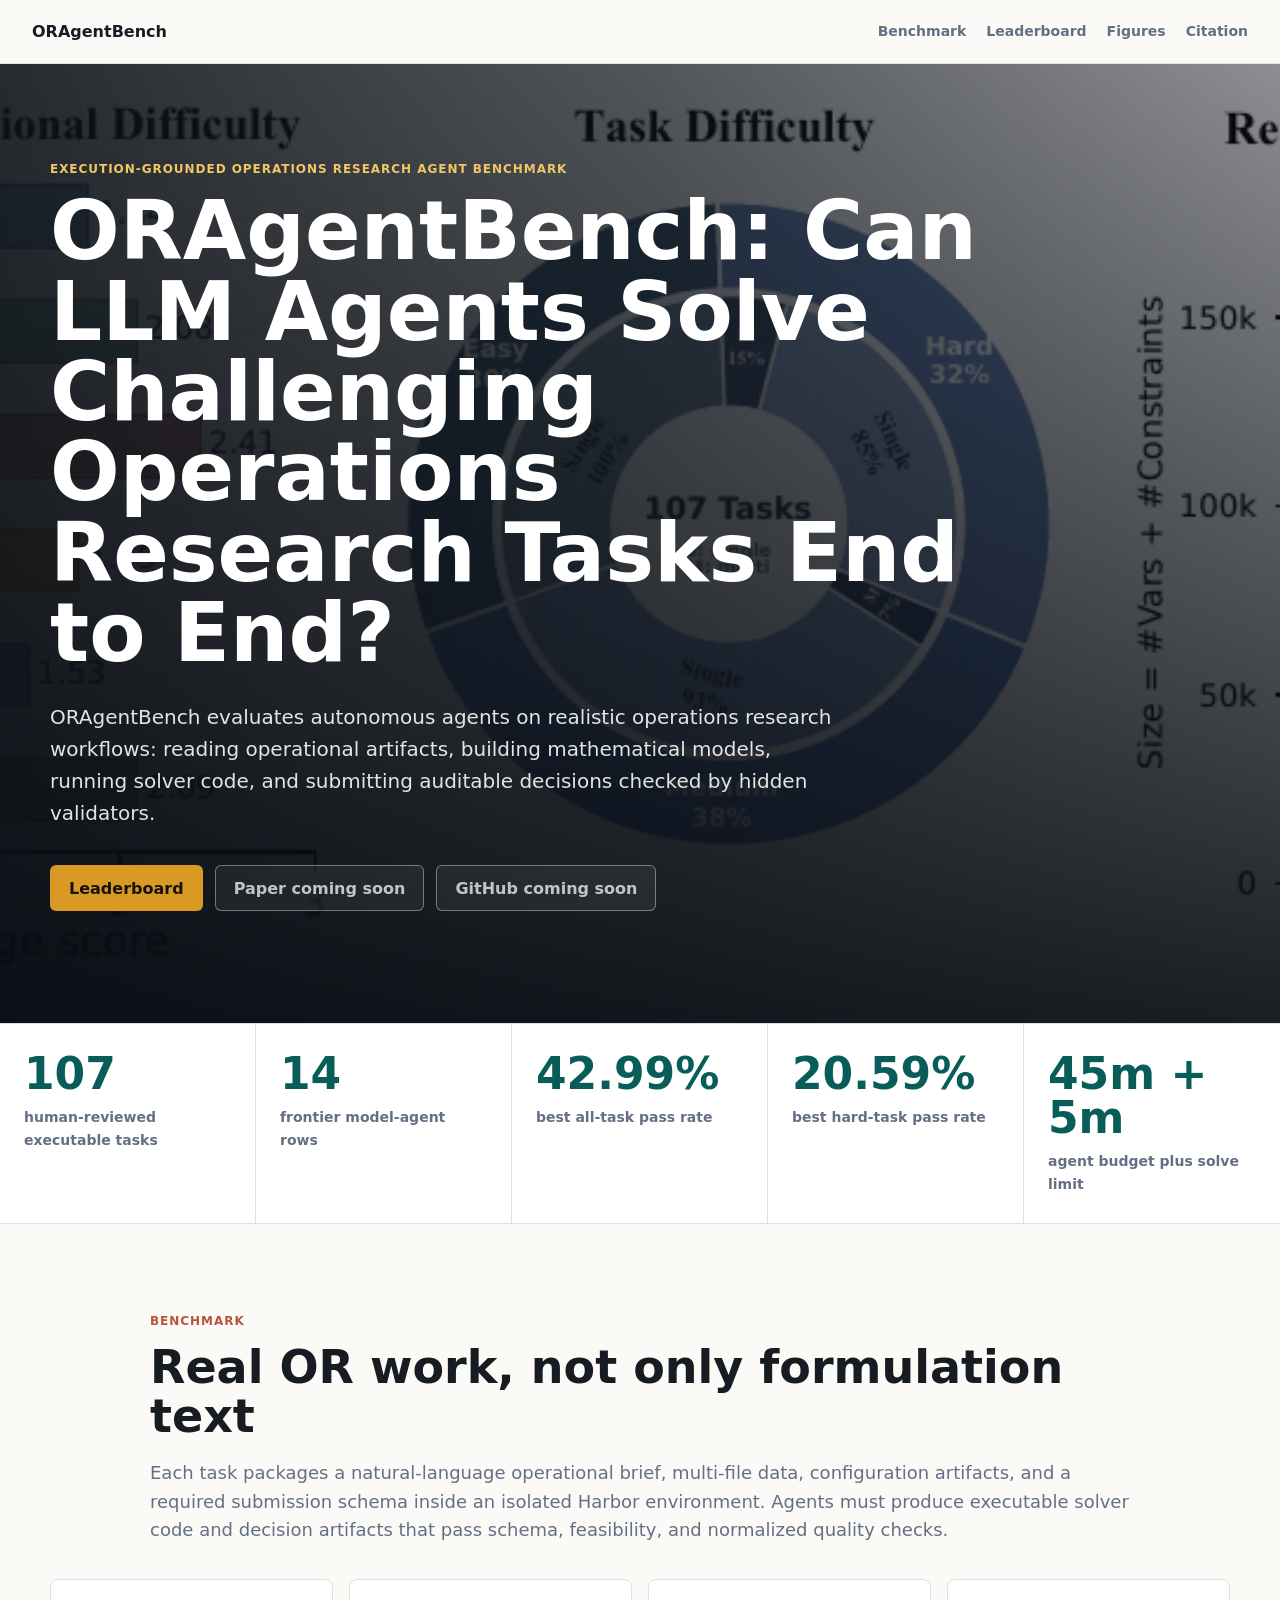
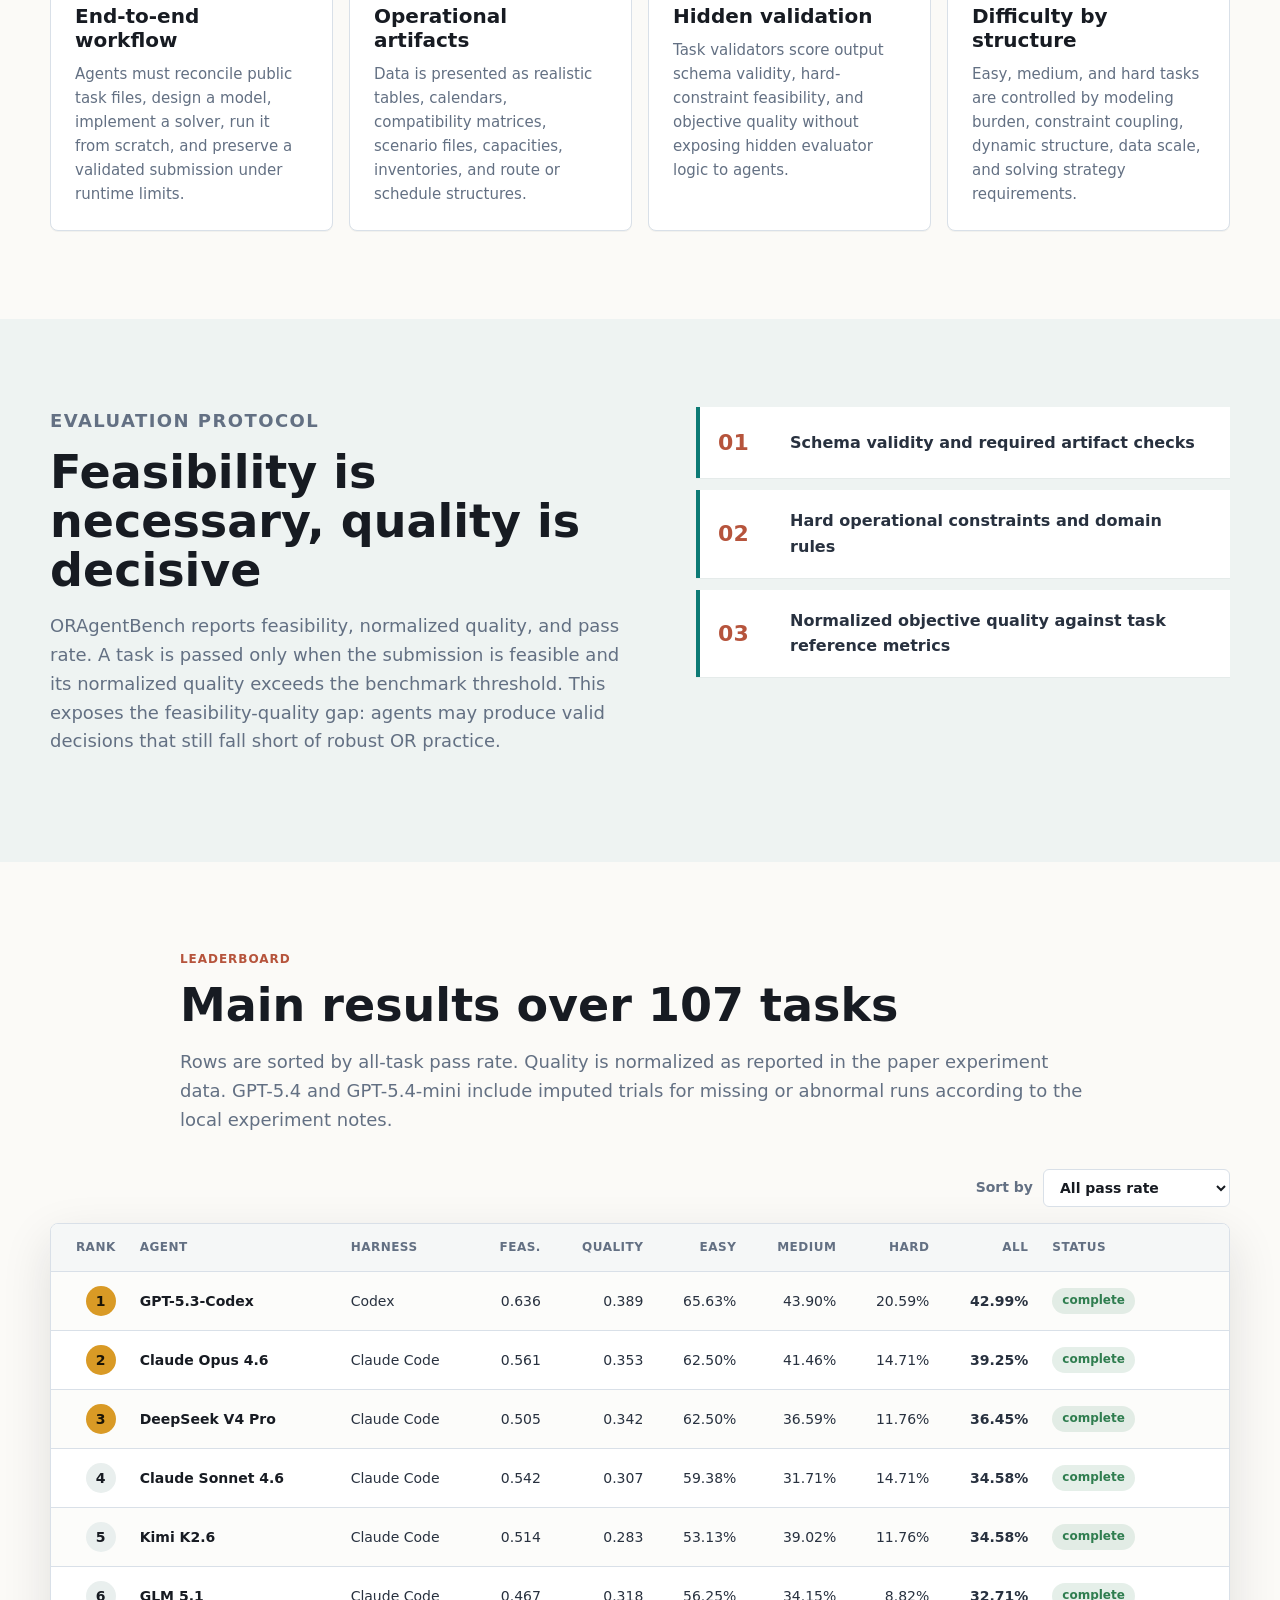
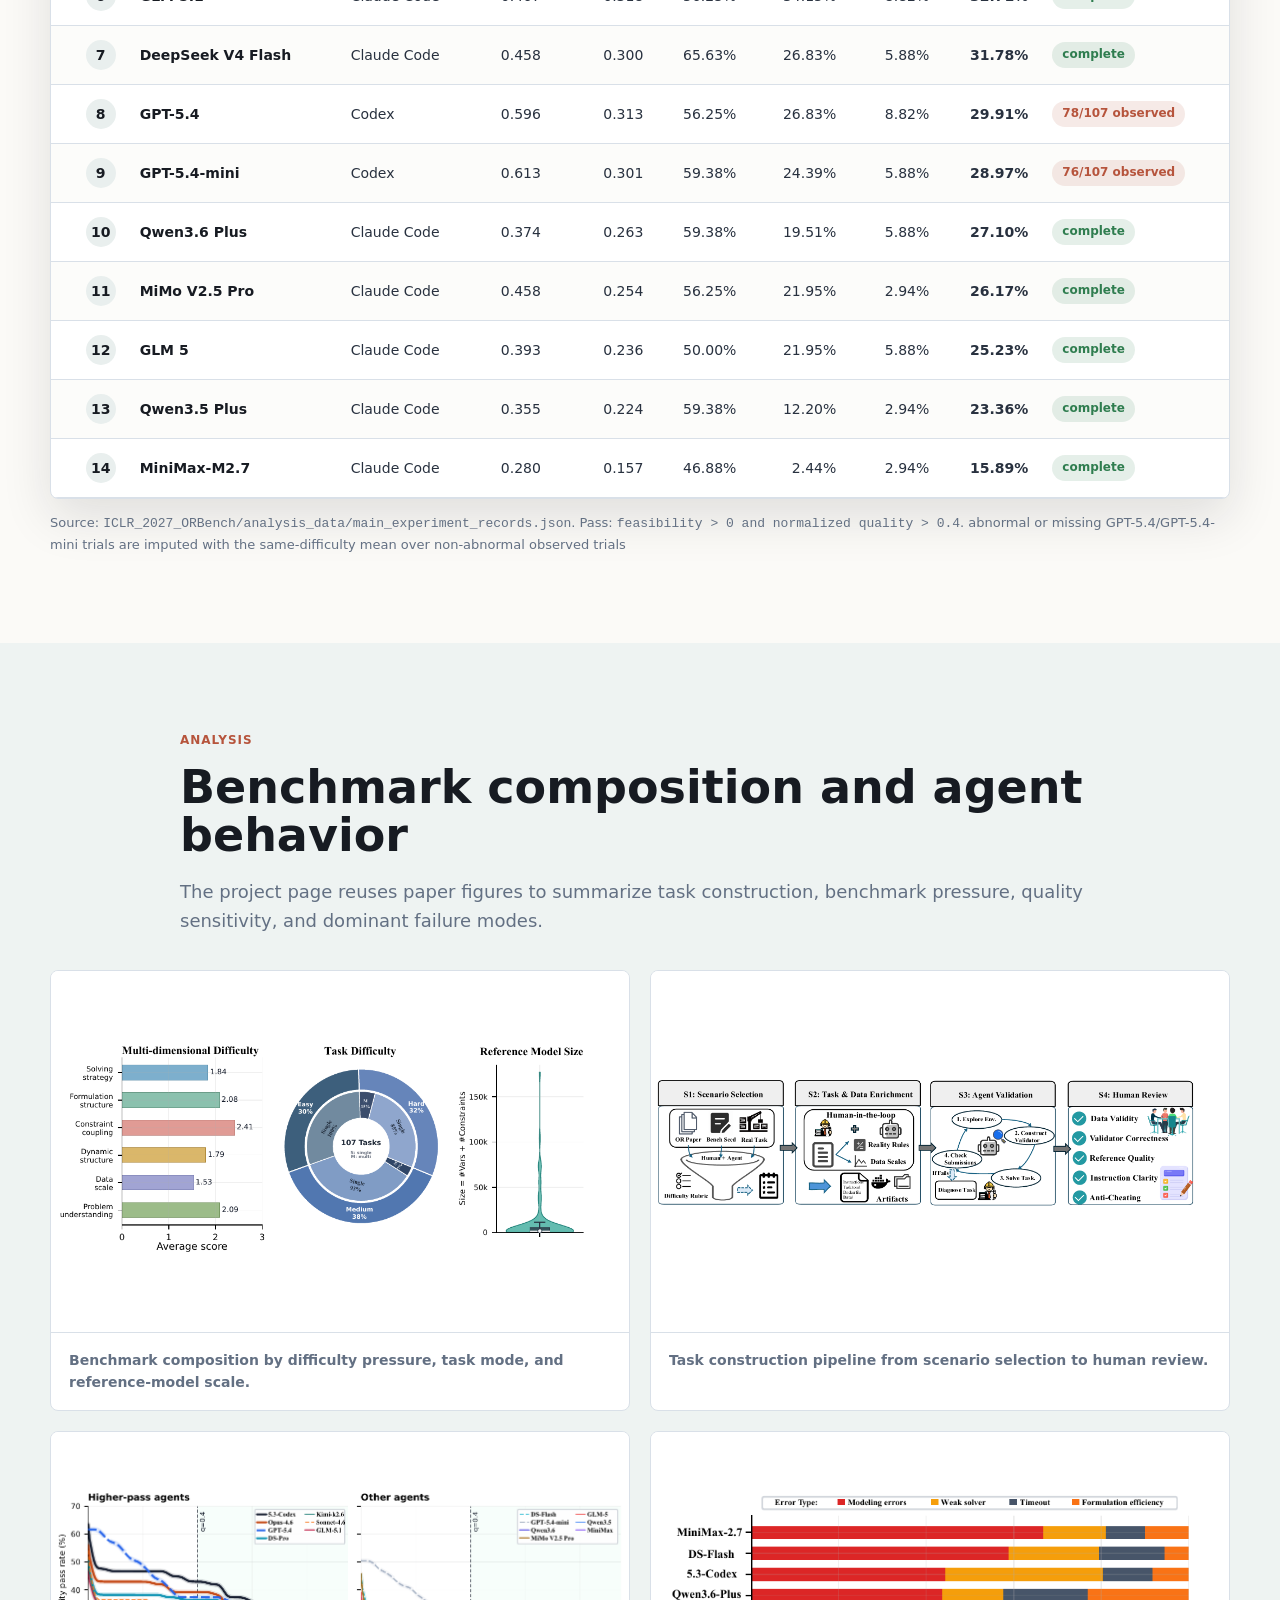
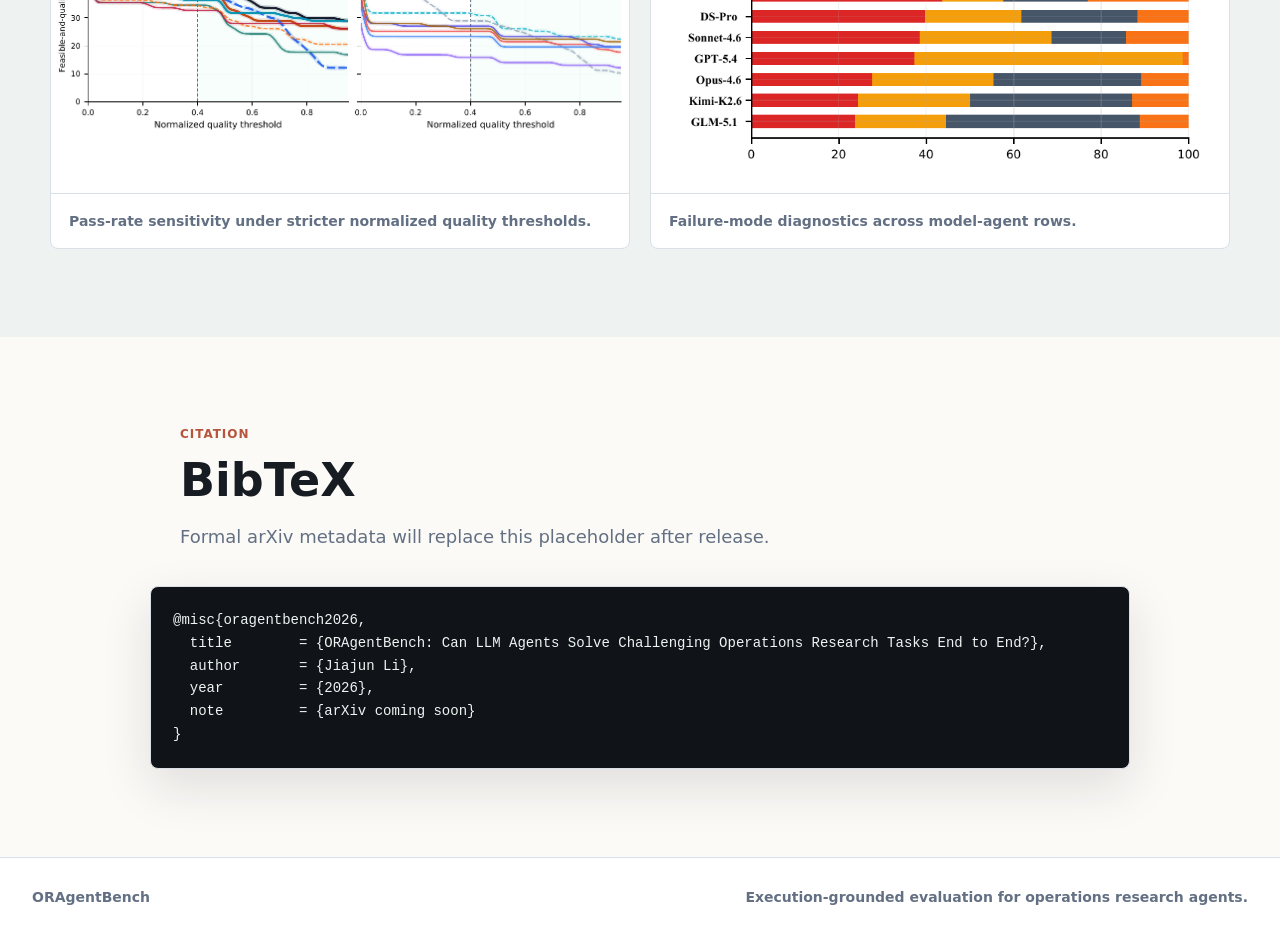
==== index.html @ 06d8f5ac "Initial ORAgentBench project page" ====
<!doctype html>
<html lang="en">
  <head>
    <meta charset="utf-8">
    <meta name="viewport" content="width=device-width, initial-scale=1">
    <title>ORAgentBench</title>
    <meta
      name="description"
      content="ORAgentBench is an execution-grounded benchmark for evaluating autonomous agents on challenging end-to-end operations research tasks."
    >
    <link rel="stylesheet" href="styles.css">
  </head>
  <body>
    <header class="site-header" aria-label="Primary navigation">
      <a class="brand" href="#top" aria-label="ORAgentBench home">ORAgentBench</a>
      <nav class="nav-links">
        <a href="#benchmark">Benchmark</a>
        <a href="#leaderboard">Leaderboard</a>
        <a href="#figures">Figures</a>
        <a href="#citation">Citation</a>
      </nav>
    </header>

    <main id="top">
      <section class="hero" aria-labelledby="hero-title">
        <div class="hero-overlay"></div>
        <div class="hero-content">
          <p class="eyebrow">Execution-grounded operations research agent benchmark</p>
          <h1 id="hero-title">ORAgentBench: Can LLM Agents Solve Challenging Operations Research Tasks End to End?</h1>
          <p class="hero-summary">
            ORAgentBench evaluates autonomous agents on realistic operations research workflows:
            reading operational artifacts, building mathematical models, running solver code, and
            submitting auditable decisions checked by hidden validators.
          </p>
          <div class="hero-actions" aria-label="Project links">
            <a class="button primary" href="#leaderboard">Leaderboard</a>
            <a class="button secondary is-disabled" href="#" aria-disabled="true">Paper coming soon</a>
            <a class="button secondary is-disabled" href="#" aria-disabled="true">GitHub coming soon</a>
          </div>
        </div>
      </section>

      <section class="stat-band" aria-label="Benchmark headline statistics">
        <div>
          <strong>107</strong>
          <span>human-reviewed executable tasks</span>
        </div>
        <div>
          <strong>14</strong>
          <span>frontier model-agent rows</span>
        </div>
        <div>
          <strong>42.99%</strong>
          <span>best all-task pass rate</span>
        </div>
        <div>
          <strong>20.59%</strong>
          <span>best hard-task pass rate</span>
        </div>
        <div>
          <strong>45m + 5m</strong>
          <span>agent budget plus solve limit</span>
        </div>
      </section>

      <section id="benchmark" class="section">
        <div class="section-heading">
          <p class="eyebrow">Benchmark</p>
          <h2>Real OR work, not only formulation text</h2>
          <p>
            Each task packages a natural-language operational brief, multi-file data,
            configuration artifacts, and a required submission schema inside an isolated
            Harbor environment. Agents must produce executable solver code and decision
            artifacts that pass schema, feasibility, and normalized quality checks.
          </p>
        </div>
        <div class="feature-grid">
          <article class="feature-card">
            <h3>End-to-end workflow</h3>
            <p>
              Agents must reconcile public task files, design a model, implement a solver,
              run it from scratch, and preserve a validated submission under runtime limits.
            </p>
          </article>
          <article class="feature-card">
            <h3>Operational artifacts</h3>
            <p>
              Data is presented as realistic tables, calendars, compatibility matrices,
              scenario files, capacities, inventories, and route or schedule structures.
            </p>
          </article>
          <article class="feature-card">
            <h3>Hidden validation</h3>
            <p>
              Task validators score output schema validity, hard-constraint feasibility,
              and objective quality without exposing hidden evaluator logic to agents.
            </p>
          </article>
          <article class="feature-card">
            <h3>Difficulty by structure</h3>
            <p>
              Easy, medium, and hard tasks are controlled by modeling burden, constraint
              coupling, dynamic structure, data scale, and solving strategy requirements.
            </p>
          </article>
        </div>
      </section>

      <section class="section muted" aria-labelledby="protocol-title">
        <div class="split-layout">
          <div>
            <p class="eyebrow">Evaluation protocol</p>
            <h2 id="protocol-title">Feasibility is necessary, quality is decisive</h2>
            <p>
              ORAgentBench reports feasibility, normalized quality, and pass rate.
              A task is passed only when the submission is feasible and its normalized
              quality exceeds the benchmark threshold. This exposes the feasibility-quality
              gap: agents may produce valid decisions that still fall short of robust OR practice.
            </p>
          </div>
          <div class="protocol-list" aria-label="Evaluation dimensions">
            <div>
              <span>01</span>
              <p>Schema validity and required artifact checks</p>
            </div>
            <div>
              <span>02</span>
              <p>Hard operational constraints and domain rules</p>
            </div>
            <div>
              <span>03</span>
              <p>Normalized objective quality against task reference metrics</p>
            </div>
          </div>
        </div>
      </section>

      <section id="leaderboard" class="section">
        <div class="section-heading compact">
          <p class="eyebrow">Leaderboard</p>
          <h2>Main results over 107 tasks</h2>
          <p>
            Rows are sorted by all-task pass rate. Quality is normalized as reported in
            the paper experiment data. GPT-5.4 and GPT-5.4-mini include imputed trials
            for missing or abnormal runs according to the local experiment notes.
          </p>
        </div>
        <div class="table-tools" aria-label="Leaderboard controls">
          <label for="leaderboard-sort">Sort by</label>
          <select id="leaderboard-sort">
            <option value="pass_rate_all">All pass rate</option>
            <option value="pass_rate_hard">Hard pass rate</option>
            <option value="quality">Quality</option>
            <option value="feasibility">Feasibility</option>
          </select>
        </div>
        <div class="table-wrap">
          <table class="leaderboard-table">
            <thead>
              <tr>
                <th scope="col">Rank</th>
                <th scope="col">Agent</th>
                <th scope="col">Harness</th>
                <th scope="col">Feas.</th>
                <th scope="col">Quality</th>
                <th scope="col">Easy</th>
                <th scope="col">Medium</th>
                <th scope="col">Hard</th>
                <th scope="col">All</th>
                <th scope="col">Status</th>
              </tr>
            </thead>
            <tbody id="leaderboard-body">
              <tr>
                <td colspan="10">Loading leaderboard...</td>
              </tr>
            </tbody>
          </table>
        </div>
        <p class="table-note" id="leaderboard-note">
          Source: <code>ICLR_2027_ORBench/analysis_data/main_experiment_records.json</code>.
        </p>
      </section>

      <section id="figures" class="section muted">
        <div class="section-heading compact">
          <p class="eyebrow">Analysis</p>
          <h2>Benchmark composition and agent behavior</h2>
          <p>
            The project page reuses paper figures to summarize task construction,
            benchmark pressure, quality sensitivity, and dominant failure modes.
          </p>
        </div>
        <div class="figure-grid">
          <figure>
            <img src="assets/figures/benchmark-composition.png" alt="ORAgentBench benchmark composition overview">
            <figcaption>Benchmark composition by difficulty pressure, task mode, and reference-model scale.</figcaption>
          </figure>
          <figure>
            <img src="assets/figures/task-construction.png" alt="ORAgentBench task construction pipeline">
            <figcaption>Task construction pipeline from scenario selection to human review.</figcaption>
          </figure>
          <figure>
            <img src="assets/figures/threshold-pass-curves.png" alt="Pass-rate curves under increasing quality thresholds">
            <figcaption>Pass-rate sensitivity under stricter normalized quality thresholds.</figcaption>
          </figure>
          <figure>
            <img src="assets/figures/failure-distribution.png" alt="Failure-mode distribution across non-passing trajectories">
            <figcaption>Failure-mode diagnostics across model-agent rows.</figcaption>
          </figure>
        </div>
      </section>

      <section id="citation" class="section">
        <div class="section-heading compact">
          <p class="eyebrow">Citation</p>
          <h2>BibTeX</h2>
          <p>Formal arXiv metadata will replace this placeholder after release.</p>
        </div>
        <pre class="citation-block"><code>@misc{oragentbench2026,
  title        = {ORAgentBench: Can LLM Agents Solve Challenging Operations Research Tasks End to End?},
  author       = {Jiajun Li},
  year         = {2026},
  note         = {arXiv coming soon}
}</code></pre>
      </section>
    </main>

    <footer class="site-footer">
      <span>ORAgentBench</span>
      <span>Execution-grounded evaluation for operations research agents.</span>
    </footer>

    <script src="script.js"></script>
  </body>
</html>
---- styles.css ----
:root {
  color-scheme: light;
  --ink: #171b22;
  --text: #28313f;
  --muted: #637083;
  --line: #d9e0e8;
  --paper: #fbfaf7;
  --white: #ffffff;
  --teal: #0d7a75;
  --teal-dark: #095d59;
  --clay: #b6543c;
  --amber: #d99a25;
  --green: #2f7d4f;
  --shadow: 0 18px 50px rgba(23, 27, 34, 0.12);
}

* {
  box-sizing: border-box;
}

html {
  scroll-behavior: smooth;
}

body {
  margin: 0;
  background: var(--paper);
  color: var(--text);
  font-family: Inter, ui-sans-serif, system-ui, -apple-system, BlinkMacSystemFont, "Segoe UI", sans-serif;
  line-height: 1.6;
}

a {
  color: inherit;
}

img {
  display: block;
  max-width: 100%;
}

.site-header {
  position: sticky;
  top: 0;
  z-index: 20;
  display: flex;
  align-items: center;
  justify-content: space-between;
  gap: 24px;
  min-height: 64px;
  padding: 0 32px;
  border-bottom: 1px solid rgba(217, 224, 232, 0.72);
  background: rgba(251, 250, 247, 0.94);
  backdrop-filter: blur(16px);
}

.brand {
  color: var(--ink);
  font-weight: 800;
  letter-spacing: 0;
  text-decoration: none;
}

.nav-links {
  display: flex;
  align-items: center;
  gap: 20px;
  color: var(--muted);
  font-size: 14px;
  font-weight: 650;
}

.nav-links a {
  text-decoration: none;
}

.nav-links a:hover {
  color: var(--teal-dark);
}

.hero {
  position: relative;
  min-height: calc(100vh - 64px);
  display: grid;
  align-items: end;
  overflow: hidden;
  background:
    linear-gradient(90deg, rgba(14, 18, 24, 0.88), rgba(14, 18, 24, 0.68), rgba(14, 18, 24, 0.4)),
    url("assets/figures/benchmark-composition.png") center / cover no-repeat;
}

.hero-overlay {
  position: absolute;
  inset: 0;
  background: linear-gradient(180deg, rgba(8, 12, 18, 0.12), rgba(8, 12, 18, 0.88));
  pointer-events: none;
}

.hero-content {
  position: relative;
  width: min(1180px, calc(100% - 48px));
  margin: 0 auto;
  padding: 96px 0 112px;
  color: var(--white);
}

.eyebrow {
  margin: 0 0 12px;
  color: var(--clay);
  font-size: 12px;
  font-weight: 800;
  letter-spacing: 0.08em;
  text-transform: uppercase;
}

.hero .eyebrow {
  color: #f1c766;
}

h1,
h2,
h3,
p {
  overflow-wrap: anywhere;
}

h1 {
  max-width: 940px;
  margin: 0;
  color: inherit;
  font-size: clamp(42px, 7vw, 82px);
  line-height: 0.98;
  letter-spacing: 0;
}

h2 {
  margin: 0;
  color: var(--ink);
  font-size: clamp(28px, 4vw, 46px);
  line-height: 1.06;
  letter-spacing: 0;
}

h3 {
  margin: 0 0 10px;
  color: var(--ink);
  font-size: 20px;
  line-height: 1.2;
  letter-spacing: 0;
}

.hero-summary {
  max-width: 800px;
  margin: 28px 0 0;
  color: rgba(255, 255, 255, 0.88);
  font-size: 20px;
}

.hero-actions {
  display: flex;
  flex-wrap: wrap;
  gap: 12px;
  margin-top: 36px;
}

.button {
  display: inline-flex;
  align-items: center;
  justify-content: center;
  min-height: 46px;
  padding: 0 18px;
  border: 1px solid transparent;
  border-radius: 6px;
  font-weight: 800;
  text-decoration: none;
  white-space: nowrap;
}

.button.primary {
  background: var(--amber);
  color: #18130a;
}

.button.secondary {
  border-color: rgba(255, 255, 255, 0.52);
  color: var(--white);
  background: rgba(255, 255, 255, 0.08);
}

.button.is-disabled {
  cursor: not-allowed;
  opacity: 0.74;
}

.stat-band {
  display: grid;
  grid-template-columns: repeat(5, 1fr);
  border-top: 1px solid var(--line);
  border-bottom: 1px solid var(--line);
  background: var(--white);
}

.stat-band div {
  min-height: 132px;
  padding: 28px 24px;
  border-right: 1px solid var(--line);
}

.stat-band div:last-child {
  border-right: 0;
}

.stat-band strong {
  display: block;
  color: var(--teal-dark);
  font-size: clamp(28px, 4vw, 44px);
  line-height: 1;
  letter-spacing: 0;
}

.stat-band span {
  display: block;
  margin-top: 10px;
  color: var(--muted);
  font-size: 14px;
  font-weight: 700;
}

.section {
  padding: 88px 0;
}

.section.muted {
  background: #eef3f2;
}

.section-heading,
.split-layout {
  width: min(1180px, calc(100% - 48px));
  margin: 0 auto;
}

.section-heading {
  max-width: 980px;
  margin-bottom: 34px;
}

.section-heading.compact {
  max-width: 920px;
}

.section-heading p:not(.eyebrow),
.split-layout p {
  color: var(--muted);
  font-size: 18px;
}

.feature-grid {
  width: min(1180px, calc(100% - 48px));
  margin: 0 auto;
  display: grid;
  grid-template-columns: repeat(4, 1fr);
  gap: 16px;
}

.feature-card {
  padding: 24px;
  border: 1px solid var(--line);
  border-radius: 8px;
  background: var(--white);
  box-shadow: 0 1px 0 rgba(23, 27, 34, 0.04);
}

.feature-card p {
  margin: 0;
  color: var(--muted);
  font-size: 15px;
}

.split-layout {
  display: grid;
  grid-template-columns: minmax(0, 1.05fr) minmax(300px, 0.95fr);
  gap: 56px;
  align-items: start;
}

.protocol-list {
  display: grid;
  gap: 12px;
}

.protocol-list div {
  display: grid;
  grid-template-columns: 56px 1fr;
  gap: 16px;
  align-items: center;
  padding: 18px;
  border-left: 4px solid var(--teal);
  background: var(--white);
  box-shadow: 0 1px 0 rgba(23, 27, 34, 0.04);
}

.protocol-list span {
  color: var(--clay);
  font-size: 22px;
  font-weight: 900;
}

.protocol-list p {
  margin: 0;
  color: var(--text);
  font-size: 16px;
  font-weight: 700;
}

.table-tools {
  width: min(1180px, calc(100% - 48px));
  margin: 0 auto 16px;
  display: flex;
  align-items: center;
  justify-content: flex-end;
  gap: 10px;
  color: var(--muted);
  font-size: 14px;
  font-weight: 800;
}

.table-tools select {
  min-height: 38px;
  border: 1px solid var(--line);
  border-radius: 6px;
  padding: 0 36px 0 12px;
  background: var(--white);
  color: var(--ink);
  font: inherit;
}

.table-wrap {
  width: min(1180px, calc(100% - 48px));
  margin: 0 auto;
  overflow-x: auto;
  border: 1px solid var(--line);
  border-radius: 8px;
  background: var(--white);
  box-shadow: var(--shadow);
}

.leaderboard-table {
  width: 100%;
  min-width: 980px;
  border-collapse: collapse;
  font-size: 14px;
}

.leaderboard-table th,
.leaderboard-table td {
  padding: 14px 12px;
  border-bottom: 1px solid var(--line);
  text-align: right;
  white-space: nowrap;
}

.leaderboard-table th {
  color: var(--muted);
  background: #f5f7f7;
  font-size: 12px;
  letter-spacing: 0.04em;
  text-transform: uppercase;
}

.leaderboard-table th:nth-child(2),
.leaderboard-table td:nth-child(2),
.leaderboard-table th:nth-child(3),
.leaderboard-table td:nth-child(3),
.leaderboard-table th:nth-child(10),
.leaderboard-table td:nth-child(10) {
  text-align: left;
}

.leaderboard-table tbody tr:nth-child(odd) {
  background: #fcfcfa;
}

.leaderboard-table tbody tr:hover {
  background: #fff8e8;
}

.rank {
  display: inline-flex;
  justify-content: center;
  align-items: center;
  width: 30px;
  height: 30px;
  border-radius: 999px;
  background: #e9efee;
  color: var(--ink);
  font-weight: 900;
}

.rank.top {
  background: var(--amber);
  color: #1a1407;
}

.agent-name {
  color: var(--ink);
  font-weight: 850;
}

.status-pill {
  display: inline-flex;
  min-height: 26px;
  align-items: center;
  border-radius: 999px;
  padding: 0 10px;
  font-size: 12px;
  font-weight: 850;
}

.status-complete {
  background: rgba(47, 125, 79, 0.12);
  color: var(--green);
}

.status-imputed {
  background: rgba(182, 84, 60, 0.12);
  color: var(--clay);
}

.table-note {
  width: min(1180px, calc(100% - 48px));
  margin: 14px auto 0;
  color: var(--muted);
  font-size: 13px;
}

code {
  font-family: "SFMono-Regular", Consolas, "Liberation Mono", monospace;
}

.figure-grid {
  width: min(1180px, calc(100% - 48px));
  margin: 0 auto;
  display: grid;
  grid-template-columns: repeat(2, 1fr);
  gap: 20px;
}

figure {
  margin: 0;
  border: 1px solid var(--line);
  border-radius: 8px;
  overflow: hidden;
  background: var(--white);
}

figure img {
  width: 100%;
  aspect-ratio: 16 / 10;
  object-fit: contain;
  background: var(--white);
}

figcaption {
  padding: 16px 18px;
  border-top: 1px solid var(--line);
  color: var(--muted);
  font-size: 14px;
  font-weight: 700;
}

.citation-block {
  width: min(980px, calc(100% - 48px));
  margin: 0 auto;
  overflow-x: auto;
  border: 1px solid var(--line);
  border-radius: 8px;
  padding: 22px;
  background: #101418;
  color: #edf5f3;
  box-shadow: var(--shadow);
}

.citation-block code {
  font-size: 14px;
  line-height: 1.6;
}

.site-footer {
  display: flex;
  flex-wrap: wrap;
  justify-content: space-between;
  gap: 16px;
  padding: 28px 32px;
  border-top: 1px solid var(--line);
  color: var(--muted);
  background: var(--white);
  font-size: 14px;
  font-weight: 700;
}

@media (max-width: 980px) {
  .stat-band,
  .feature-grid,
  .figure-grid,
  .split-layout {
    grid-template-columns: 1fr 1fr;
  }

  .split-layout {
    gap: 32px;
  }
}

@media (max-width: 720px) {
  .site-header {
    position: static;
    align-items: flex-start;
    flex-direction: column;
    padding: 18px 20px;
  }

  .nav-links {
    width: 100%;
    overflow-x: auto;
    gap: 16px;
    padding-bottom: 2px;
  }

  .hero {
    min-height: auto;
  }

  .hero-content {
    width: min(100% - 32px, 1180px);
    padding: 92px 0 72px;
  }

  .hero-summary {
    font-size: 17px;
  }

  .button {
    width: 100%;
  }

  .stat-band,
  .feature-grid,
  .figure-grid,
  .split-layout {
    grid-template-columns: 1fr;
  }

  .stat-band div {
    min-height: 96px;
    border-right: 0;
    border-bottom: 1px solid var(--line);
  }

  .section {
    padding: 64px 0;
  }

  .section-heading,
  .split-layout,
  .feature-grid,
  .figure-grid,
  .table-wrap,
  .table-tools,
  .table-note,
  .citation-block {
    width: min(100% - 32px, 1180px);
  }

  .table-tools {
    justify-content: flex-start;
    flex-wrap: wrap;
  }

  .protocol-list div {
    grid-template-columns: 44px 1fr;
  }
}
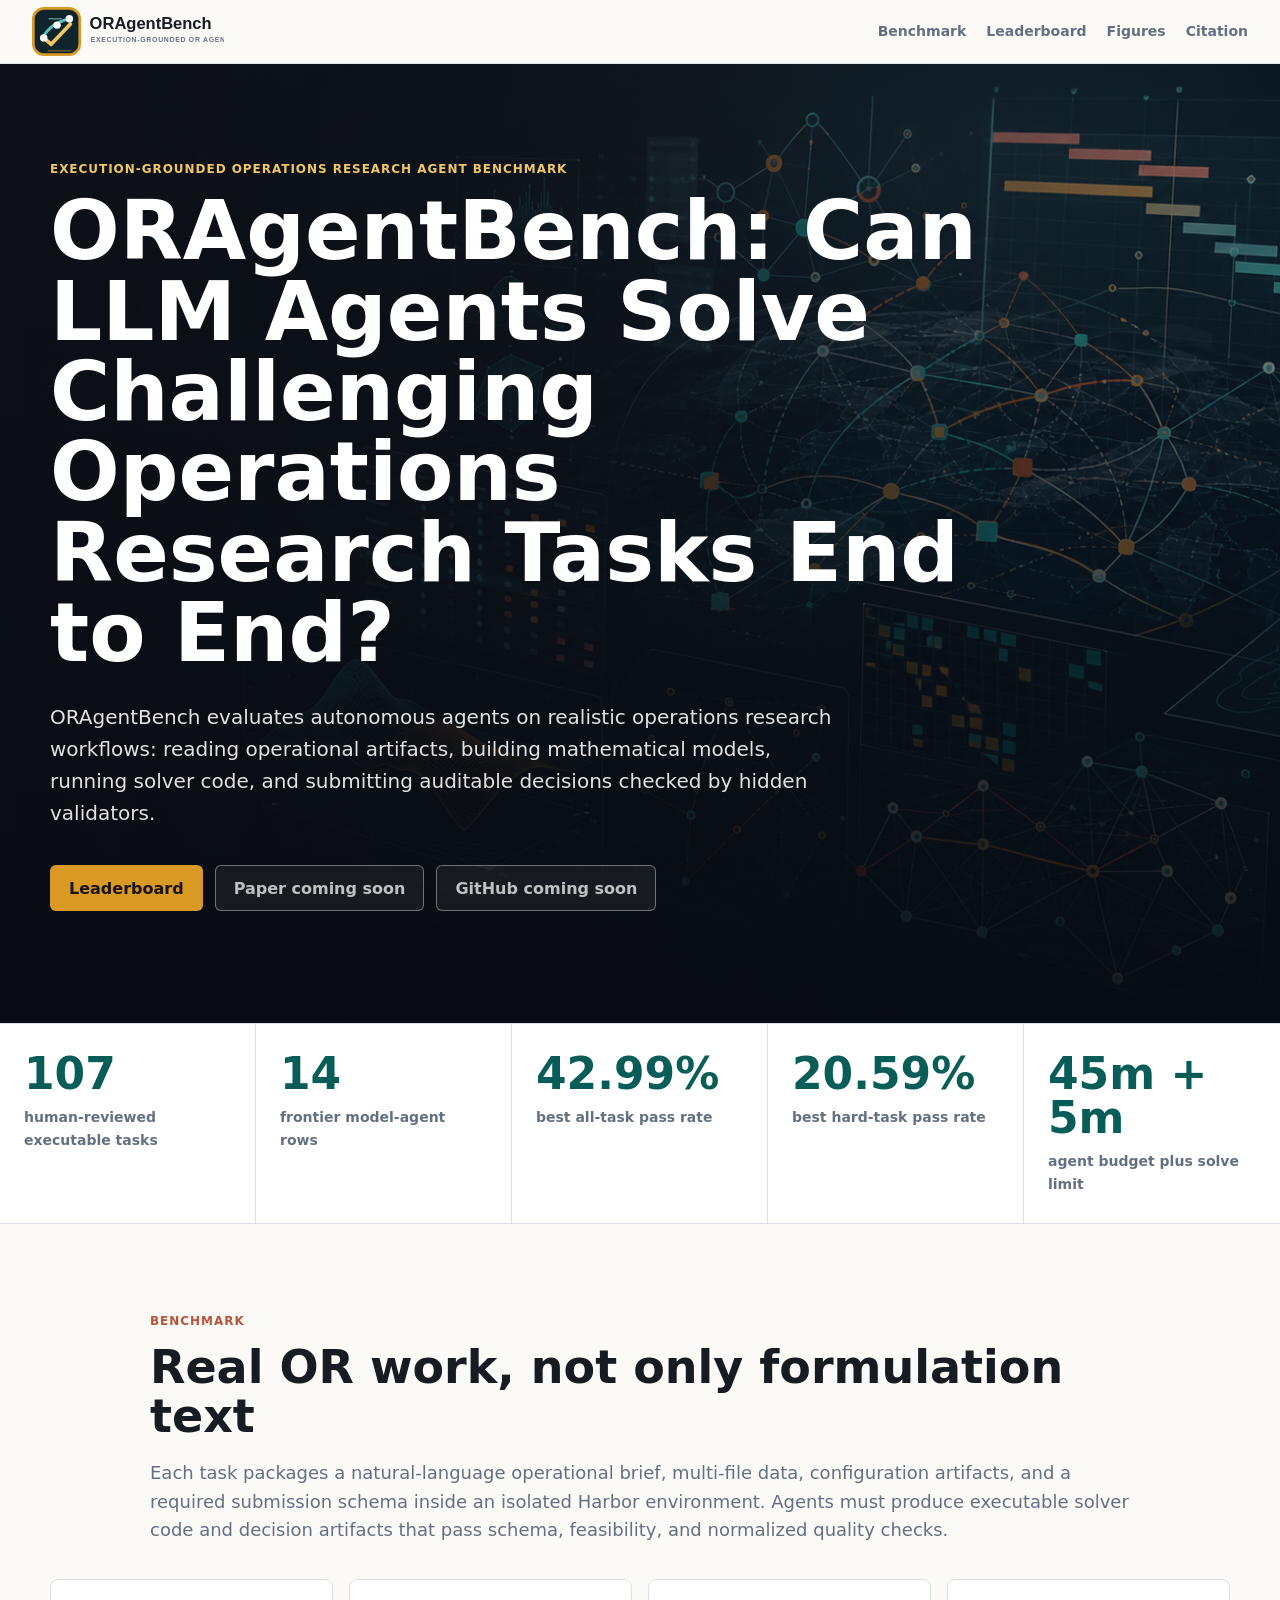
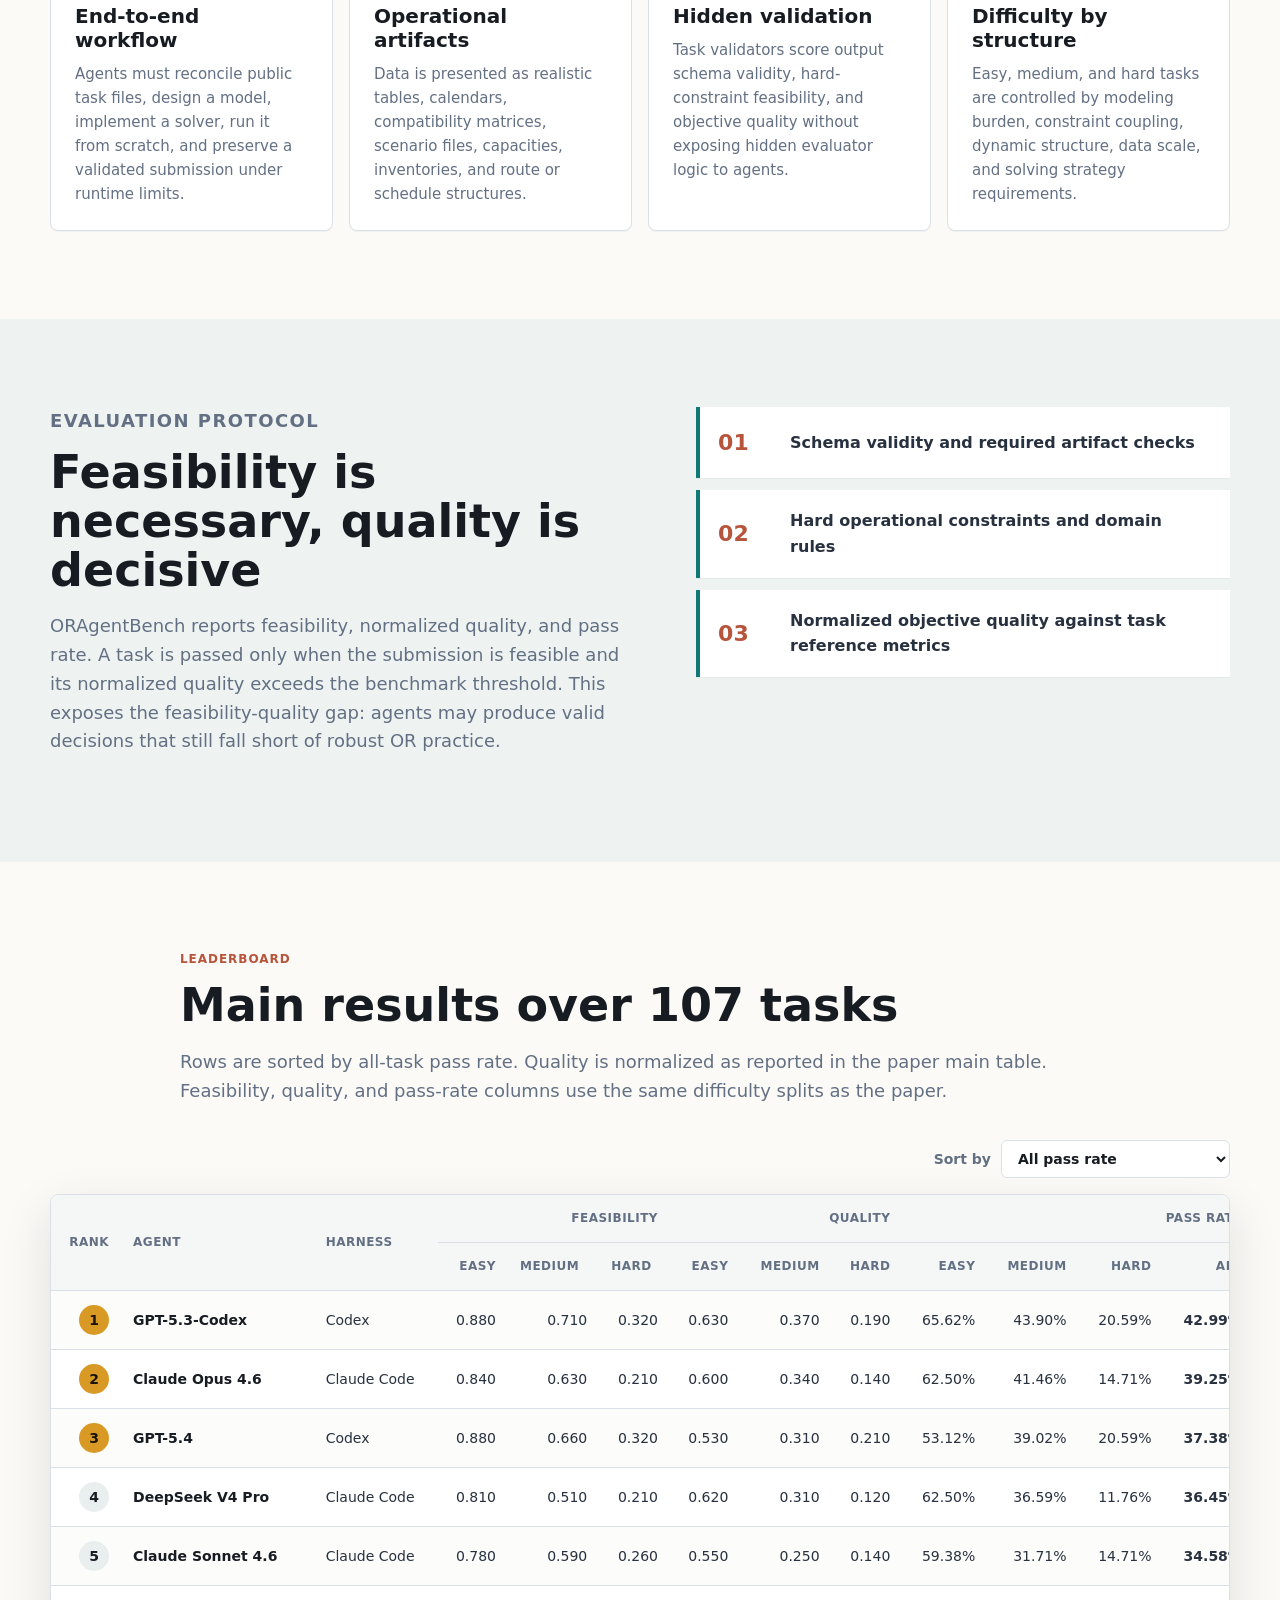
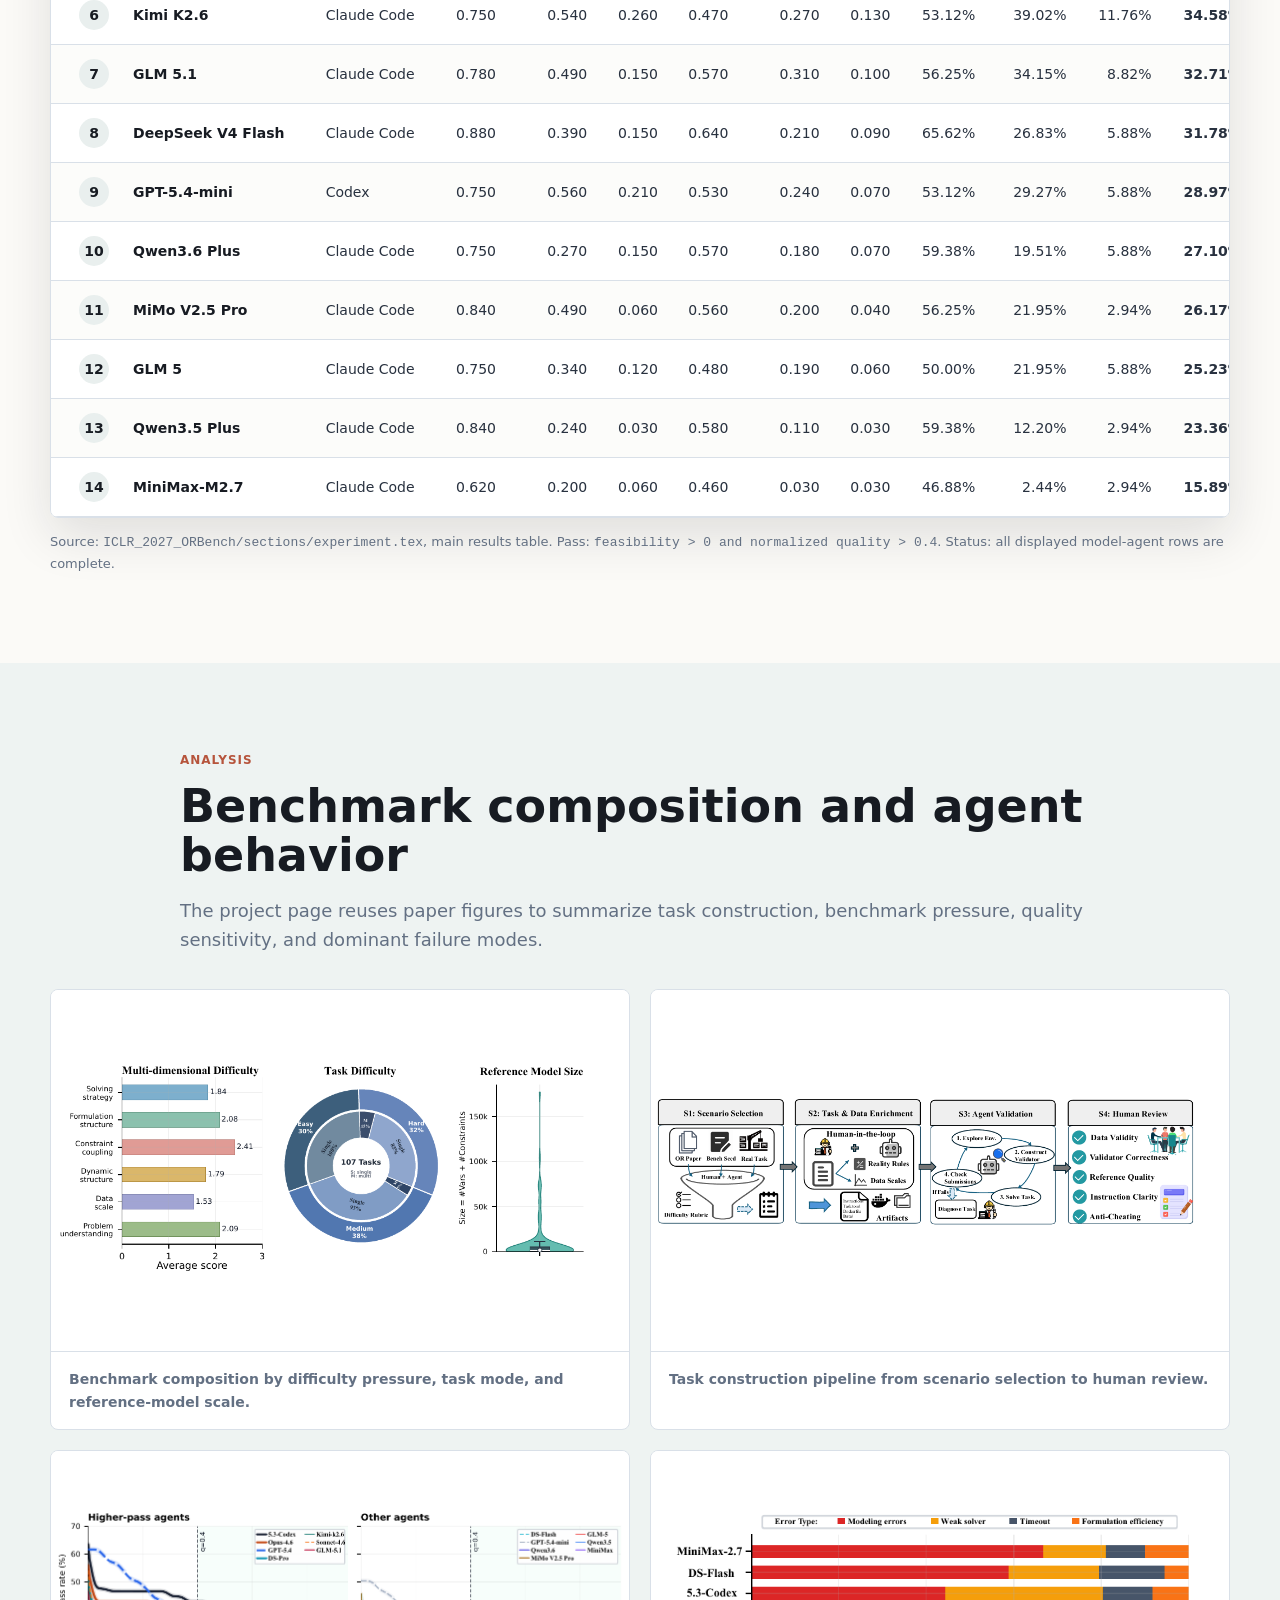
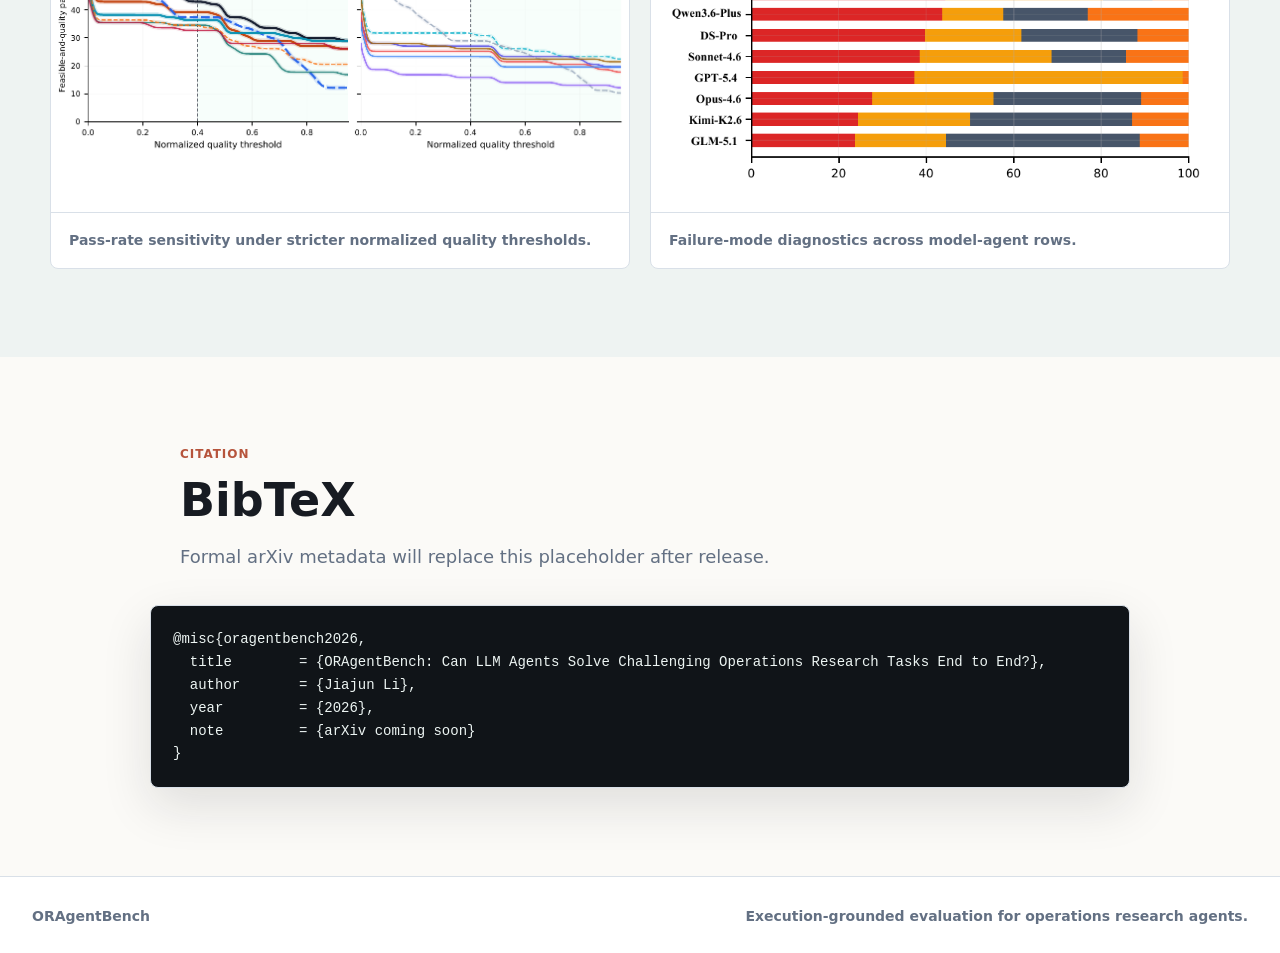
==== commit 6675a3ac: "Update" ====
--- a/index.html
+++ b/index.html
@@ -12,7 +12,9 @@
   </head>
   <body>
     <header class="site-header" aria-label="Primary navigation">
-      <a class="brand" href="#top" aria-label="ORAgentBench home">ORAgentBench</a>
+      <a class="brand" href="#top" aria-label="ORAgentBench home">
+        <img src="assets/brand/oragentbench-logo.svg" alt="ORAgentBench">
+      </a>
       <nav class="nav-links">
         <a href="#benchmark">Benchmark</a>
         <a href="#leaderboard">Leaderboard</a>
@@ -141,8 +143,8 @@
           <h2>Main results over 107 tasks</h2>
           <p>
             Rows are sorted by all-task pass rate. Quality is normalized as reported in
-            the paper experiment data. GPT-5.4 and GPT-5.4-mini include imputed trials
-            for missing or abnormal runs according to the local experiment notes.
+            the paper main table. Feasibility, quality, and pass-rate columns use the
+            same difficulty splits as the paper.
           </p>
         </div>
         <div class="table-tools" aria-label="Leaderboard controls">
@@ -150,35 +152,44 @@
           <select id="leaderboard-sort">
             <option value="pass_rate_all">All pass rate</option>
             <option value="pass_rate_hard">Hard pass rate</option>
-            <option value="quality">Quality</option>
-            <option value="feasibility">Feasibility</option>
+            <option value="quality">Weighted quality</option>
+            <option value="feasibility">Weighted feasibility</option>
           </select>
         </div>
         <div class="table-wrap">
           <table class="leaderboard-table">
             <thead>
               <tr>
-                <th scope="col">Rank</th>
-                <th scope="col">Agent</th>
-                <th scope="col">Harness</th>
-                <th scope="col">Feas.</th>
-                <th scope="col">Quality</th>
+                <th scope="col" rowspan="2">Rank</th>
+                <th scope="col" rowspan="2">Agent</th>
+                <th scope="col" rowspan="2">Harness</th>
+                <th scope="col" colspan="3">Feasibility</th>
+                <th scope="col" colspan="3">Quality</th>
+                <th scope="col" colspan="4">Pass Rate</th>
+                <th scope="col" rowspan="2">Status</th>
+              </tr>
+              <tr>
+                <th scope="col">Easy</th>
+                <th scope="col">Medium</th>
+                <th scope="col">Hard</th>
+                <th scope="col">Easy</th>
+                <th scope="col">Medium</th>
+                <th scope="col">Hard</th>
                 <th scope="col">Easy</th>
                 <th scope="col">Medium</th>
                 <th scope="col">Hard</th>
                 <th scope="col">All</th>
-                <th scope="col">Status</th>
               </tr>
             </thead>
             <tbody id="leaderboard-body">
               <tr>
-                <td colspan="10">Loading leaderboard...</td>
+                <td colspan="14">Loading leaderboard...</td>
               </tr>
             </tbody>
           </table>
         </div>
         <p class="table-note" id="leaderboard-note">
-          Source: <code>ICLR_2027_ORBench/analysis_data/main_experiment_records.json</code>.
+          Source: <code>ICLR_2027_ORBench/sections/experiment.tex</code>, main results table.
         </p>
       </section>
 
--- a/styles.css
+++ b/styles.css
@@ -55,12 +55,19 @@
 }
 
 .brand {
+  display: inline-flex;
+  align-items: center;
   color: var(--ink);
   font-weight: 800;
   letter-spacing: 0;
   text-decoration: none;
 }
 
+.brand img {
+  width: 192px;
+  height: auto;
+}
+
 .nav-links {
   display: flex;
   align-items: center;
@@ -85,8 +92,8 @@
   align-items: end;
   overflow: hidden;
   background:
-    linear-gradient(90deg, rgba(14, 18, 24, 0.88), rgba(14, 18, 24, 0.68), rgba(14, 18, 24, 0.4)),
-    url("assets/figures/benchmark-composition.png") center / cover no-repeat;
+    linear-gradient(90deg, rgba(14, 18, 24, 0.9), rgba(14, 18, 24, 0.68), rgba(14, 18, 24, 0.28)),
+    url("assets/brand/hero-background.png") center / cover no-repeat;
 }
 
 .hero-overlay {
@@ -347,7 +354,7 @@
 
 .leaderboard-table {
   width: 100%;
-  min-width: 980px;
+  min-width: 1320px;
   border-collapse: collapse;
   font-size: 14px;
 }
@@ -372,8 +379,8 @@
 .leaderboard-table td:nth-child(2),
 .leaderboard-table th:nth-child(3),
 .leaderboard-table td:nth-child(3),
-.leaderboard-table th:nth-child(10),
-.leaderboard-table td:nth-child(10) {
+.leaderboard-table th:nth-child(14),
+.leaderboard-table td:nth-child(14) {
   text-align: left;
 }
 
@@ -420,11 +427,6 @@
 .status-complete {
   background: rgba(47, 125, 79, 0.12);
   color: var(--green);
-}
-
-.status-imputed {
-  background: rgba(182, 84, 60, 0.12);
-  color: var(--clay);
 }
 
 .table-note {
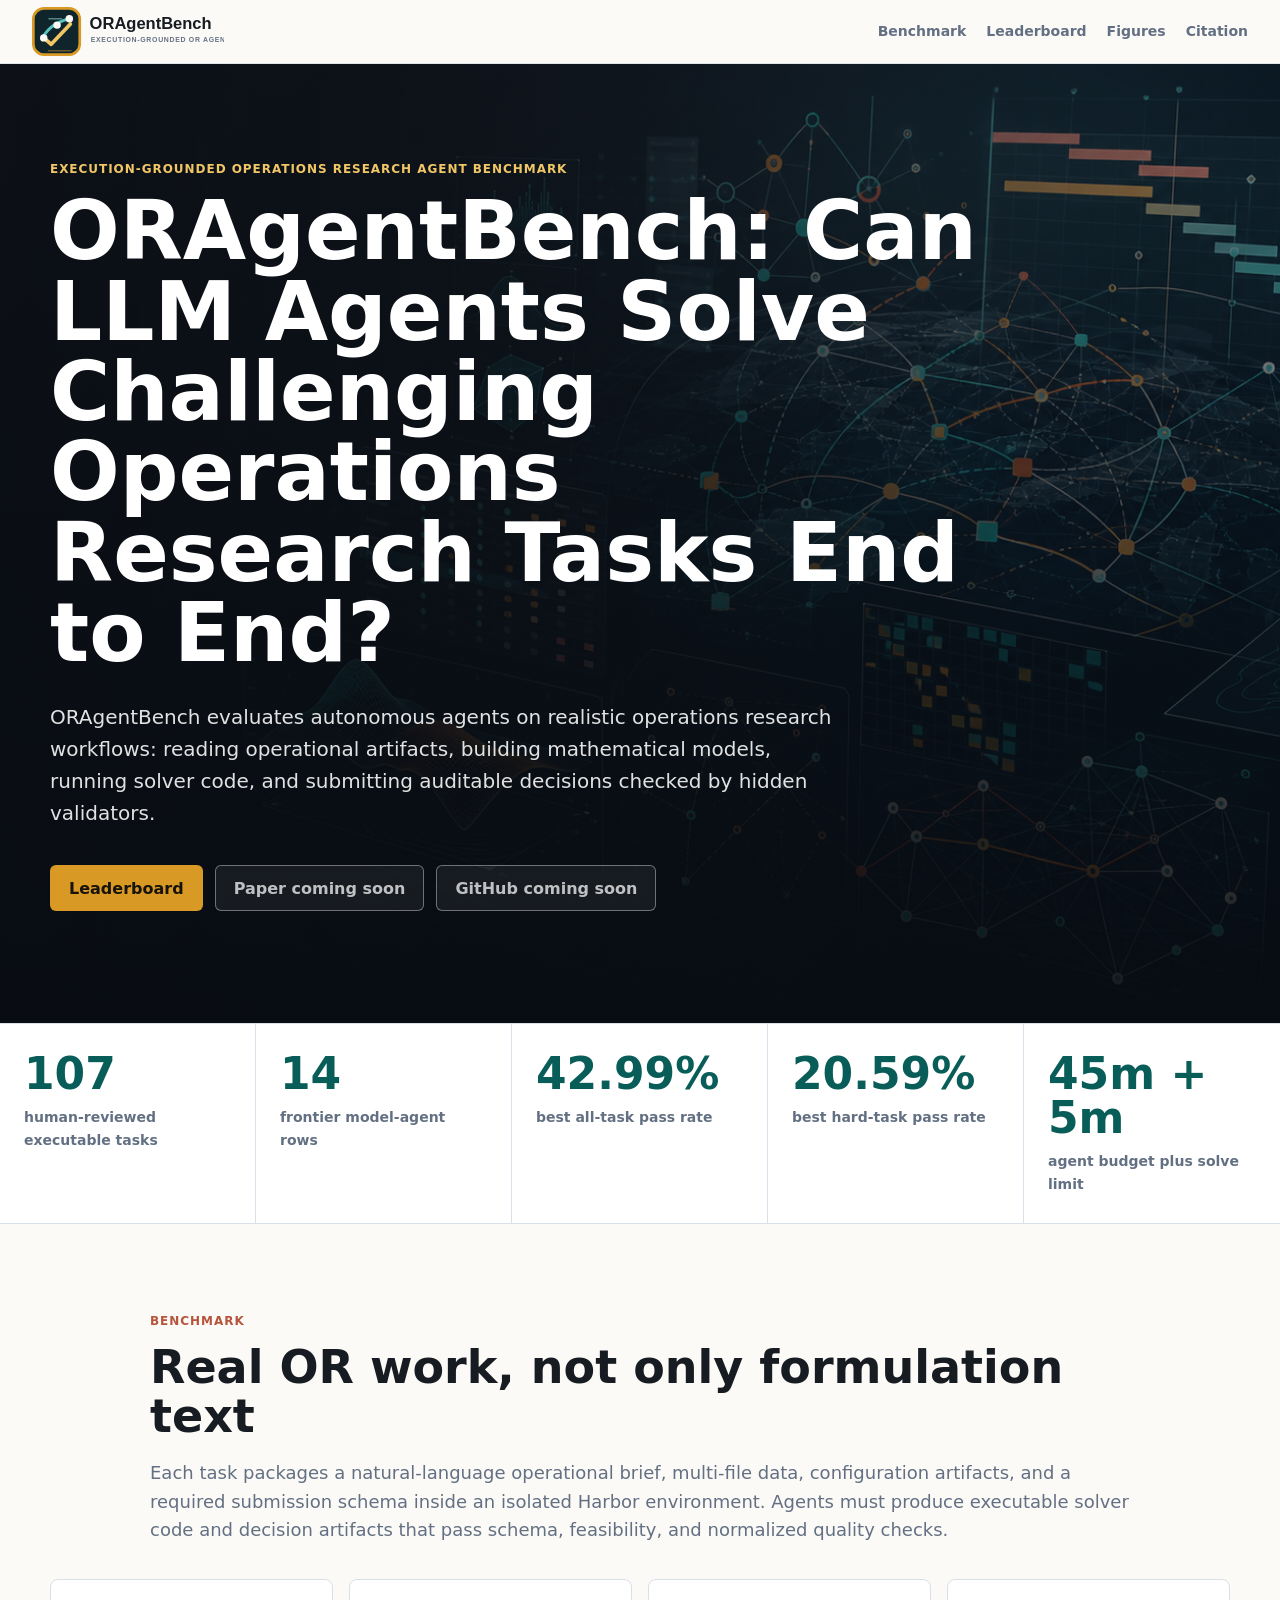
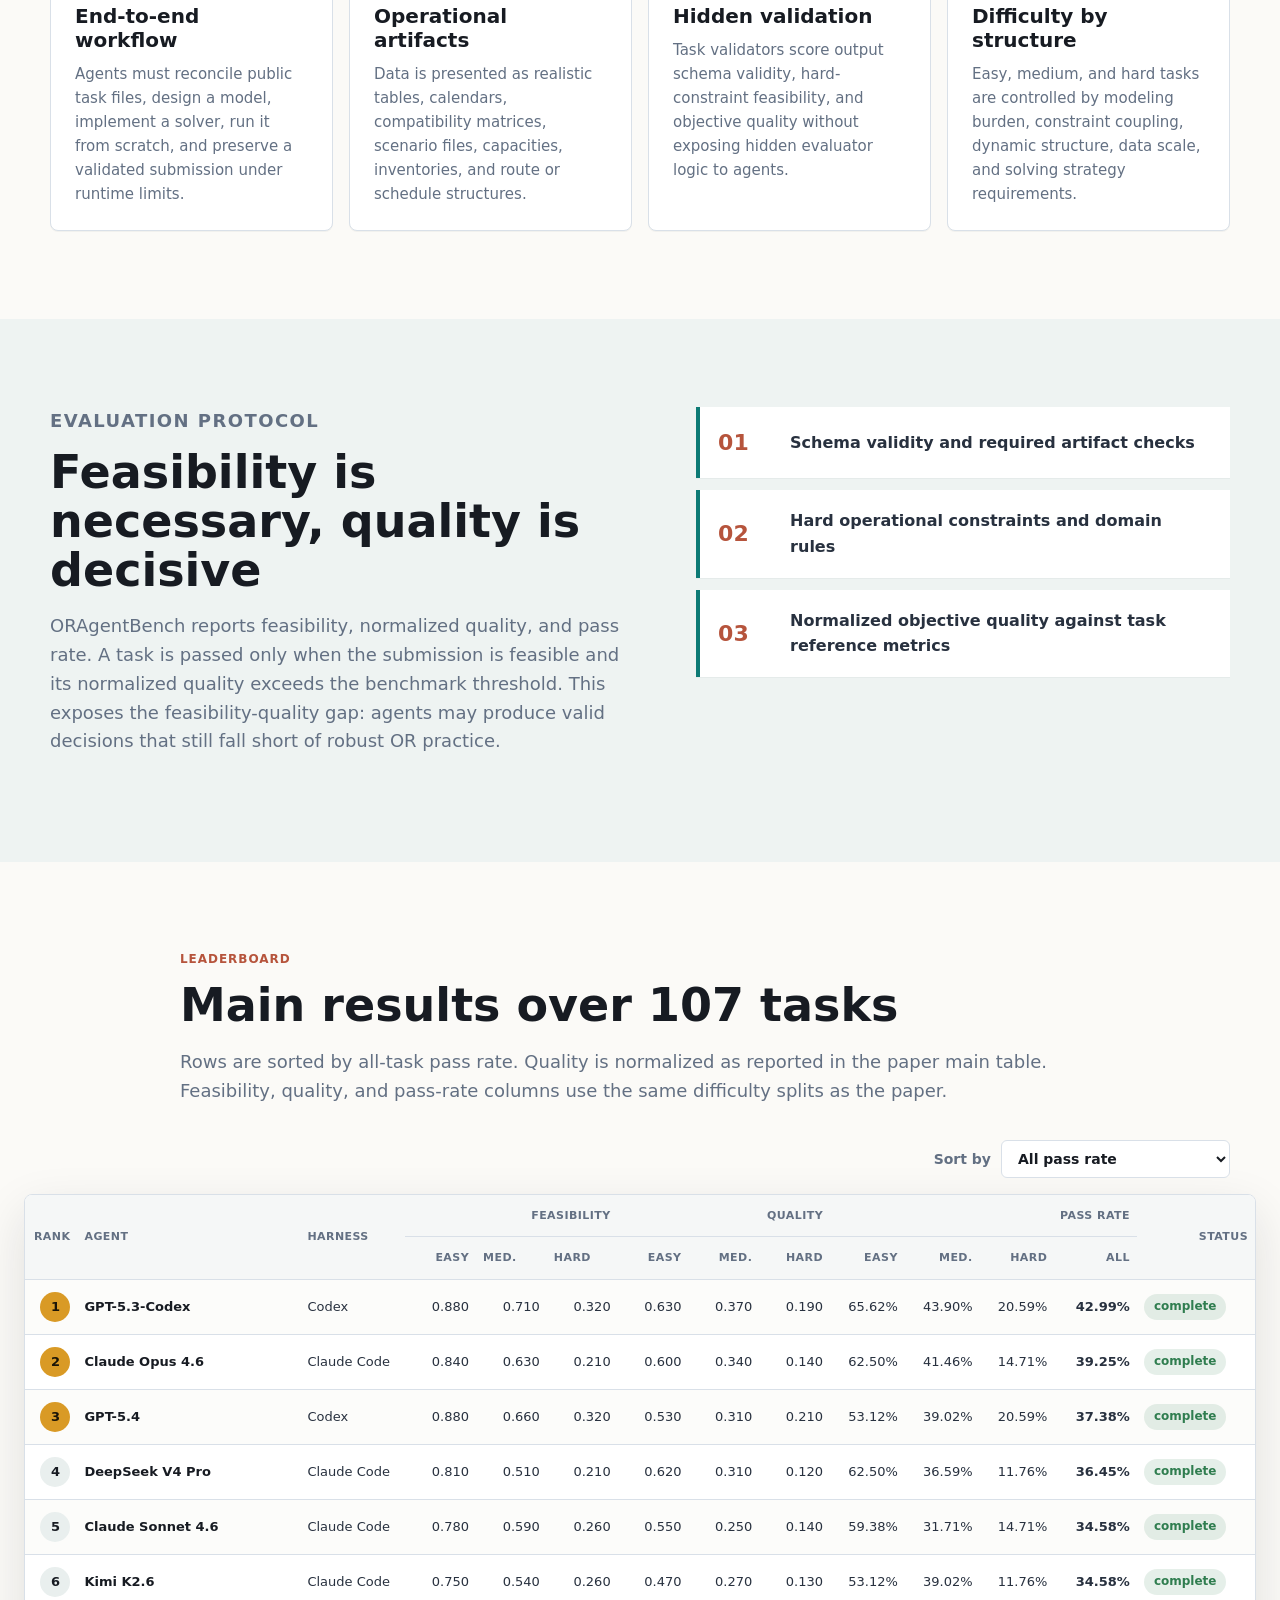
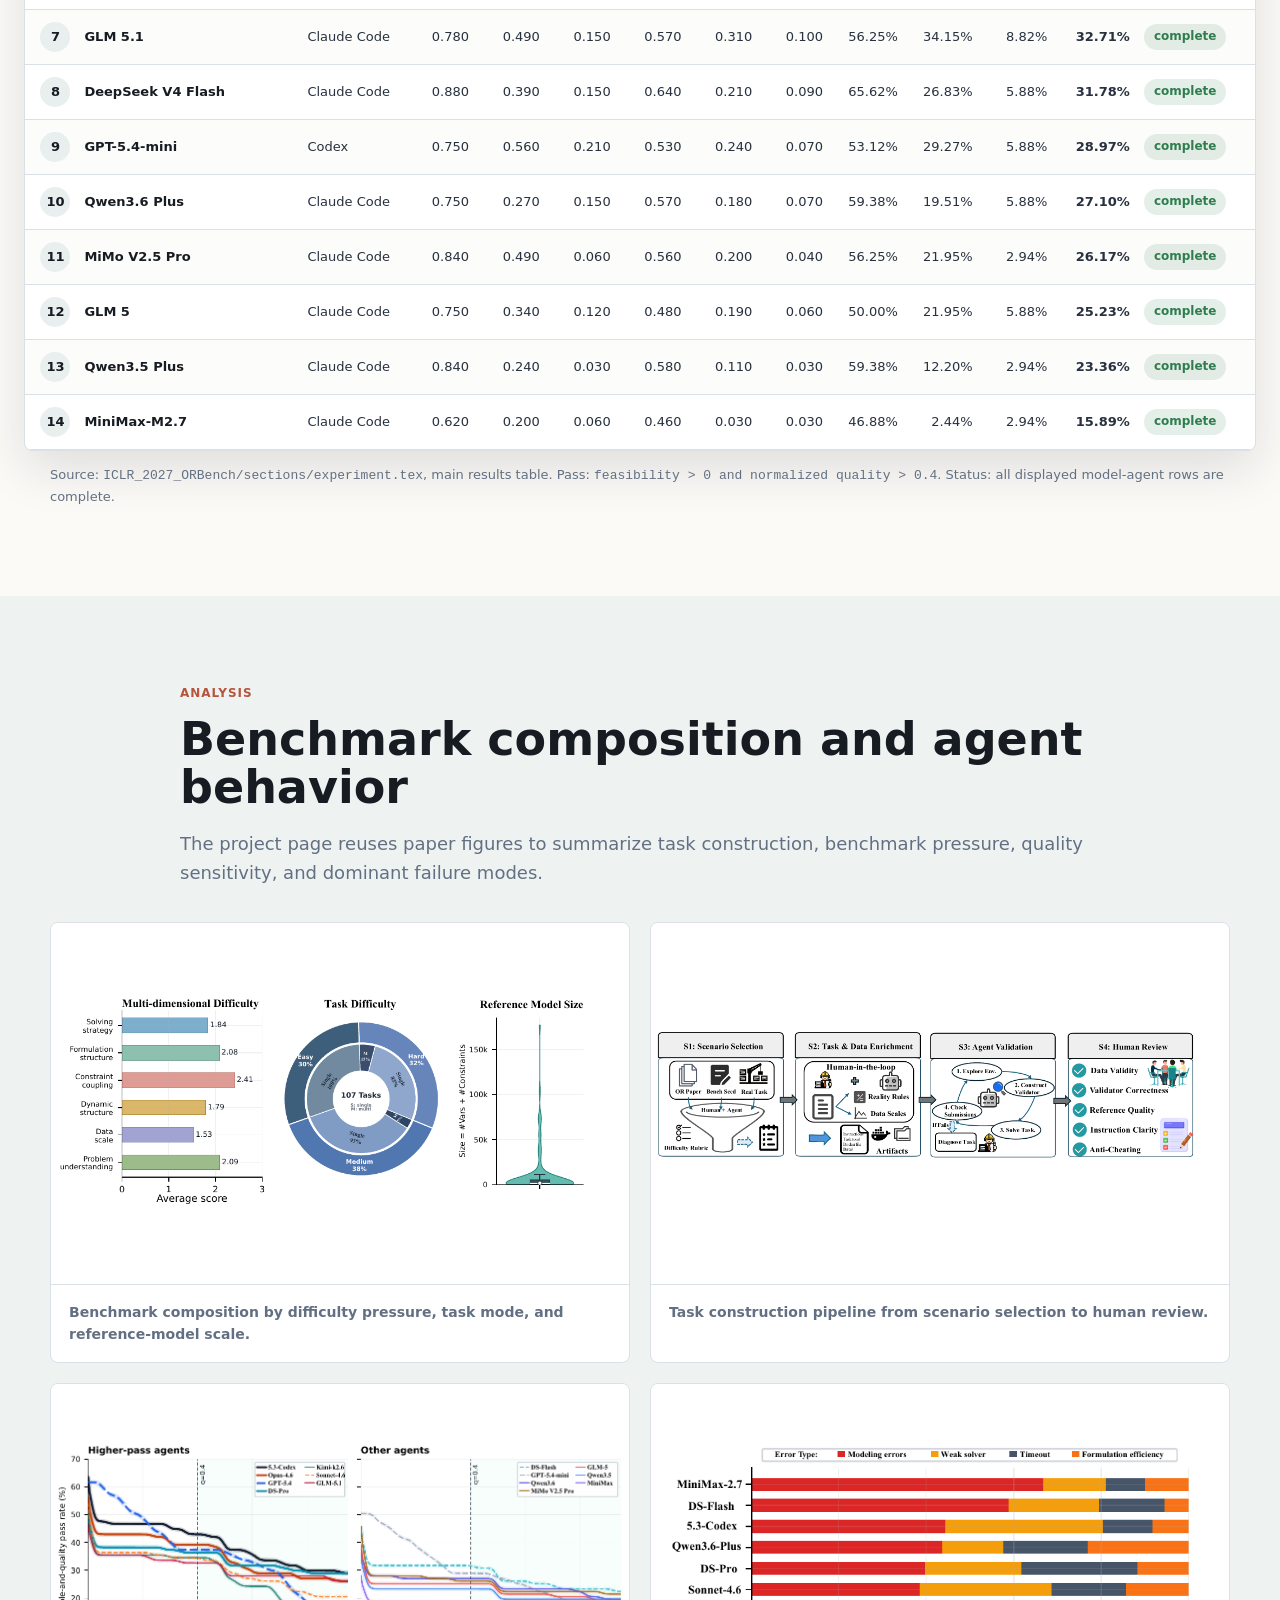
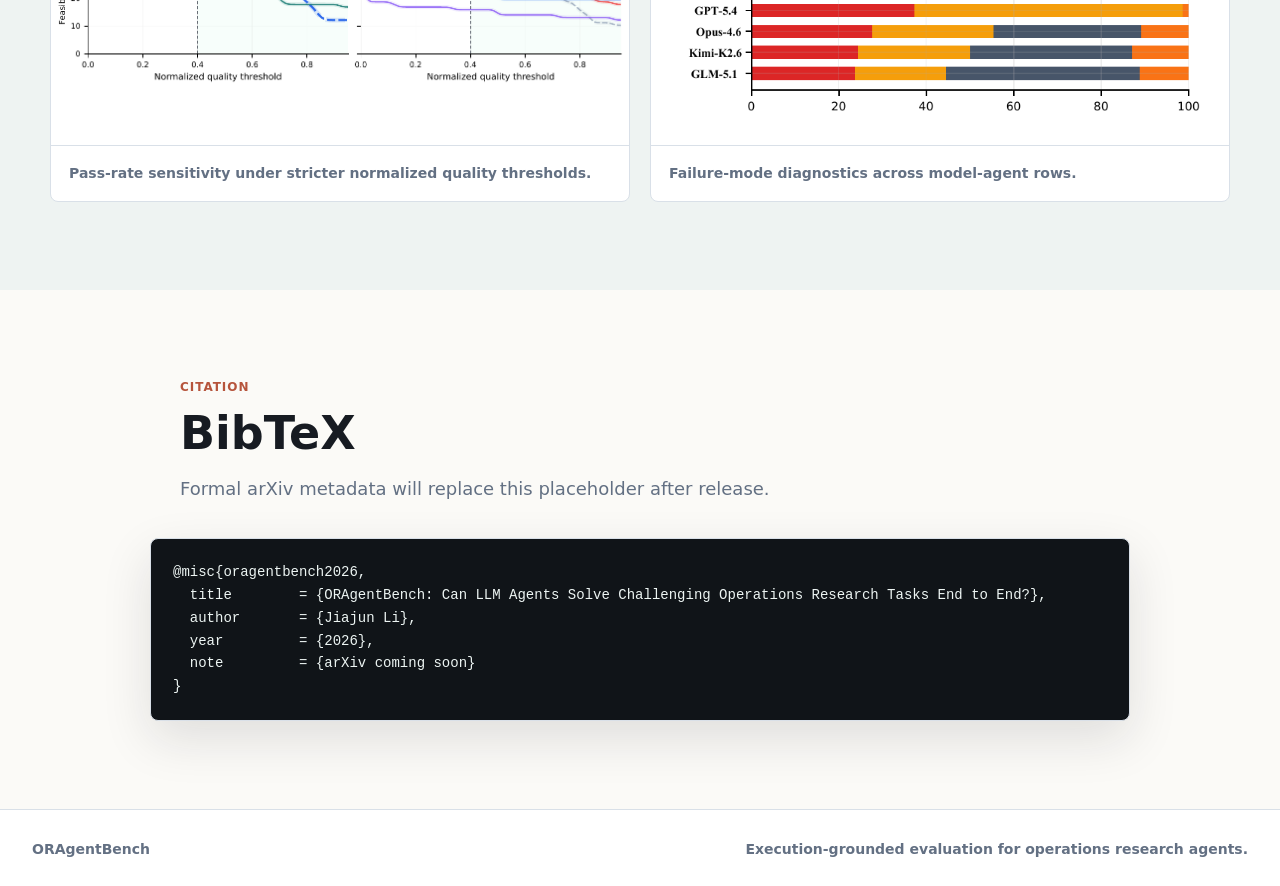
==== commit a4cb91d2: "Improve responsive leaderboard layout" ====
--- a/index.html
+++ b/index.html
@@ -8,12 +8,13 @@
       name="description"
       content="ORAgentBench is an execution-grounded benchmark for evaluating autonomous agents on challenging end-to-end operations research tasks."
     >
-    <link rel="stylesheet" href="styles.css">
+    <meta name="oragentbench-site-version" content="2026-06-08-responsive-leaderboard-v3">
+    <link rel="stylesheet" href="styles.css?v=2026-06-08-responsive-leaderboard-v3">
   </head>
   <body>
     <header class="site-header" aria-label="Primary navigation">
       <a class="brand" href="#top" aria-label="ORAgentBench home">
-        <img src="assets/brand/oragentbench-logo.svg" alt="ORAgentBench">
+        <img src="assets/brand/oragentbench-logo.svg?v=2026-06-08-responsive-leaderboard-v3" alt="ORAgentBench">
       </a>
       <nav class="nav-links">
         <a href="#benchmark">Benchmark</a>
@@ -158,6 +159,22 @@
         </div>
         <div class="table-wrap">
           <table class="leaderboard-table">
+            <colgroup>
+              <col class="col-rank">
+              <col class="col-agent">
+              <col class="col-harness">
+              <col class="col-metric">
+              <col class="col-metric">
+              <col class="col-metric">
+              <col class="col-metric">
+              <col class="col-metric">
+              <col class="col-metric">
+              <col class="col-pass">
+              <col class="col-pass">
+              <col class="col-pass">
+              <col class="col-pass-all">
+              <col class="col-status">
+            </colgroup>
             <thead>
               <tr>
                 <th scope="col" rowspan="2">Rank</th>
@@ -170,13 +187,13 @@
               </tr>
               <tr>
                 <th scope="col">Easy</th>
-                <th scope="col">Medium</th>
+                <th scope="col">Med.</th>
                 <th scope="col">Hard</th>
                 <th scope="col">Easy</th>
-                <th scope="col">Medium</th>
+                <th scope="col">Med.</th>
                 <th scope="col">Hard</th>
                 <th scope="col">Easy</th>
-                <th scope="col">Medium</th>
+                <th scope="col">Med.</th>
                 <th scope="col">Hard</th>
                 <th scope="col">All</th>
               </tr>
@@ -188,6 +205,7 @@
             </tbody>
           </table>
         </div>
+        <div class="leaderboard-cards" id="leaderboard-cards" aria-label="Leaderboard cards"></div>
         <p class="table-note" id="leaderboard-note">
           Source: <code>ICLR_2027_ORBench/sections/experiment.tex</code>, main results table.
         </p>
@@ -242,6 +260,6 @@
       <span>Execution-grounded evaluation for operations research agents.</span>
     </footer>
 
-    <script src="script.js"></script>
+    <script src="script.js?v=2026-06-08-responsive-leaderboard-v3"></script>
   </body>
 </html>
--- a/styles.css
+++ b/styles.css
@@ -93,7 +93,7 @@
   overflow: hidden;
   background:
     linear-gradient(90deg, rgba(14, 18, 24, 0.9), rgba(14, 18, 24, 0.68), rgba(14, 18, 24, 0.28)),
-    url("assets/brand/hero-background.png") center / cover no-repeat;
+    url("assets/brand/hero-background.png?v=2026-06-08-responsive-leaderboard-v3") center / cover no-repeat;
 }
 
 .hero-overlay {
@@ -343,9 +343,9 @@
 }
 
 .table-wrap {
-  width: min(1180px, calc(100% - 48px));
+  width: min(1480px, calc(100% - 48px));
   margin: 0 auto;
-  overflow-x: auto;
+  overflow: hidden;
   border: 1px solid var(--line);
   border-radius: 8px;
   background: var(--white);
@@ -354,14 +354,42 @@
 
 .leaderboard-table {
   width: 100%;
-  min-width: 1320px;
+  table-layout: fixed;
   border-collapse: collapse;
-  font-size: 14px;
+  font-size: 13px;
+}
+
+.leaderboard-table .col-rank {
+  width: 4%;
+}
+
+.leaderboard-table .col-agent {
+  width: 17%;
+}
+
+.leaderboard-table .col-harness {
+  width: 8%;
+}
+
+.leaderboard-table .col-metric {
+  width: 5.4%;
+}
+
+.leaderboard-table .col-pass {
+  width: 5.7%;
+}
+
+.leaderboard-table .col-pass-all {
+  width: 6.3%;
+}
+
+.leaderboard-table .col-status {
+  width: 9%;
 }
 
 .leaderboard-table th,
 .leaderboard-table td {
-  padding: 14px 12px;
+  padding: 12px 7px;
   border-bottom: 1px solid var(--line);
   text-align: right;
   white-space: nowrap;
@@ -370,7 +398,7 @@
 .leaderboard-table th {
   color: var(--muted);
   background: #f5f7f7;
-  font-size: 12px;
+  font-size: 11px;
   letter-spacing: 0.04em;
   text-transform: uppercase;
 }
@@ -390,6 +418,11 @@
 
 .leaderboard-table tbody tr:hover {
   background: #fff8e8;
+}
+
+.leaderboard-table td:nth-child(2) {
+  white-space: normal;
+  line-height: 1.25;
 }
 
 .rank {
@@ -429,6 +462,10 @@
   color: var(--green);
 }
 
+.leaderboard-cards {
+  display: none;
+}
+
 .table-note {
   width: min(1180px, calc(100% - 48px));
   margin: 14px auto 0;
@@ -501,7 +538,7 @@
   font-weight: 700;
 }
 
-@media (max-width: 980px) {
+@media (max-width: 1180px) {
   .stat-band,
   .feature-grid,
   .figure-grid,
@@ -511,6 +548,89 @@
 
   .split-layout {
     gap: 32px;
+  }
+
+  .table-wrap {
+    display: none;
+  }
+
+  .leaderboard-cards {
+    width: min(100% - 48px, 1180px);
+    margin: 0 auto;
+    display: grid;
+    gap: 14px;
+  }
+
+  .leaderboard-card {
+    border: 1px solid var(--line);
+    border-radius: 8px;
+    background: var(--white);
+    box-shadow: 0 1px 0 rgba(23, 27, 34, 0.04);
+    padding: 16px;
+  }
+
+  .card-head {
+    display: grid;
+    grid-template-columns: 36px minmax(0, 1fr) auto;
+    gap: 12px;
+    align-items: center;
+  }
+
+  .card-head h3 {
+    margin: 0;
+    font-size: 18px;
+  }
+
+  .card-head p {
+    margin: 2px 0 0;
+    color: var(--muted);
+    font-size: 13px;
+    font-weight: 800;
+  }
+
+  .card-main-score {
+    display: flex;
+    justify-content: space-between;
+    align-items: baseline;
+    gap: 16px;
+    margin-top: 16px;
+    padding: 14px 0;
+    border-top: 1px solid var(--line);
+    border-bottom: 1px solid var(--line);
+  }
+
+  .card-main-score span,
+  .card-metrics span {
+    color: var(--muted);
+    font-size: 12px;
+    font-weight: 850;
+    letter-spacing: 0.04em;
+    text-transform: uppercase;
+  }
+
+  .card-main-score strong {
+    color: var(--teal-dark);
+    font-size: 28px;
+    line-height: 1;
+  }
+
+  .card-metrics {
+    display: grid;
+    grid-template-columns: repeat(3, 1fr);
+    gap: 12px;
+    margin-top: 14px;
+  }
+
+  .card-metrics div {
+    min-width: 0;
+  }
+
+  .card-metrics p {
+    margin: 4px 0 0;
+    color: var(--ink);
+    font-size: 13px;
+    font-weight: 800;
+    line-height: 1.35;
   }
 }
 
@@ -567,7 +687,7 @@
   .split-layout,
   .feature-grid,
   .figure-grid,
-  .table-wrap,
+  .leaderboard-cards,
   .table-tools,
   .table-note,
   .citation-block {
@@ -582,4 +702,21 @@
   .protocol-list div {
     grid-template-columns: 44px 1fr;
   }
-}
+
+  .card-head {
+    grid-template-columns: 34px minmax(0, 1fr);
+  }
+
+  .card-head .status-pill {
+    grid-column: 2;
+    justify-self: start;
+  }
+
+  .card-metrics {
+    grid-template-columns: 1fr;
+  }
+
+  .card-main-score strong {
+    font-size: 24px;
+  }
+}
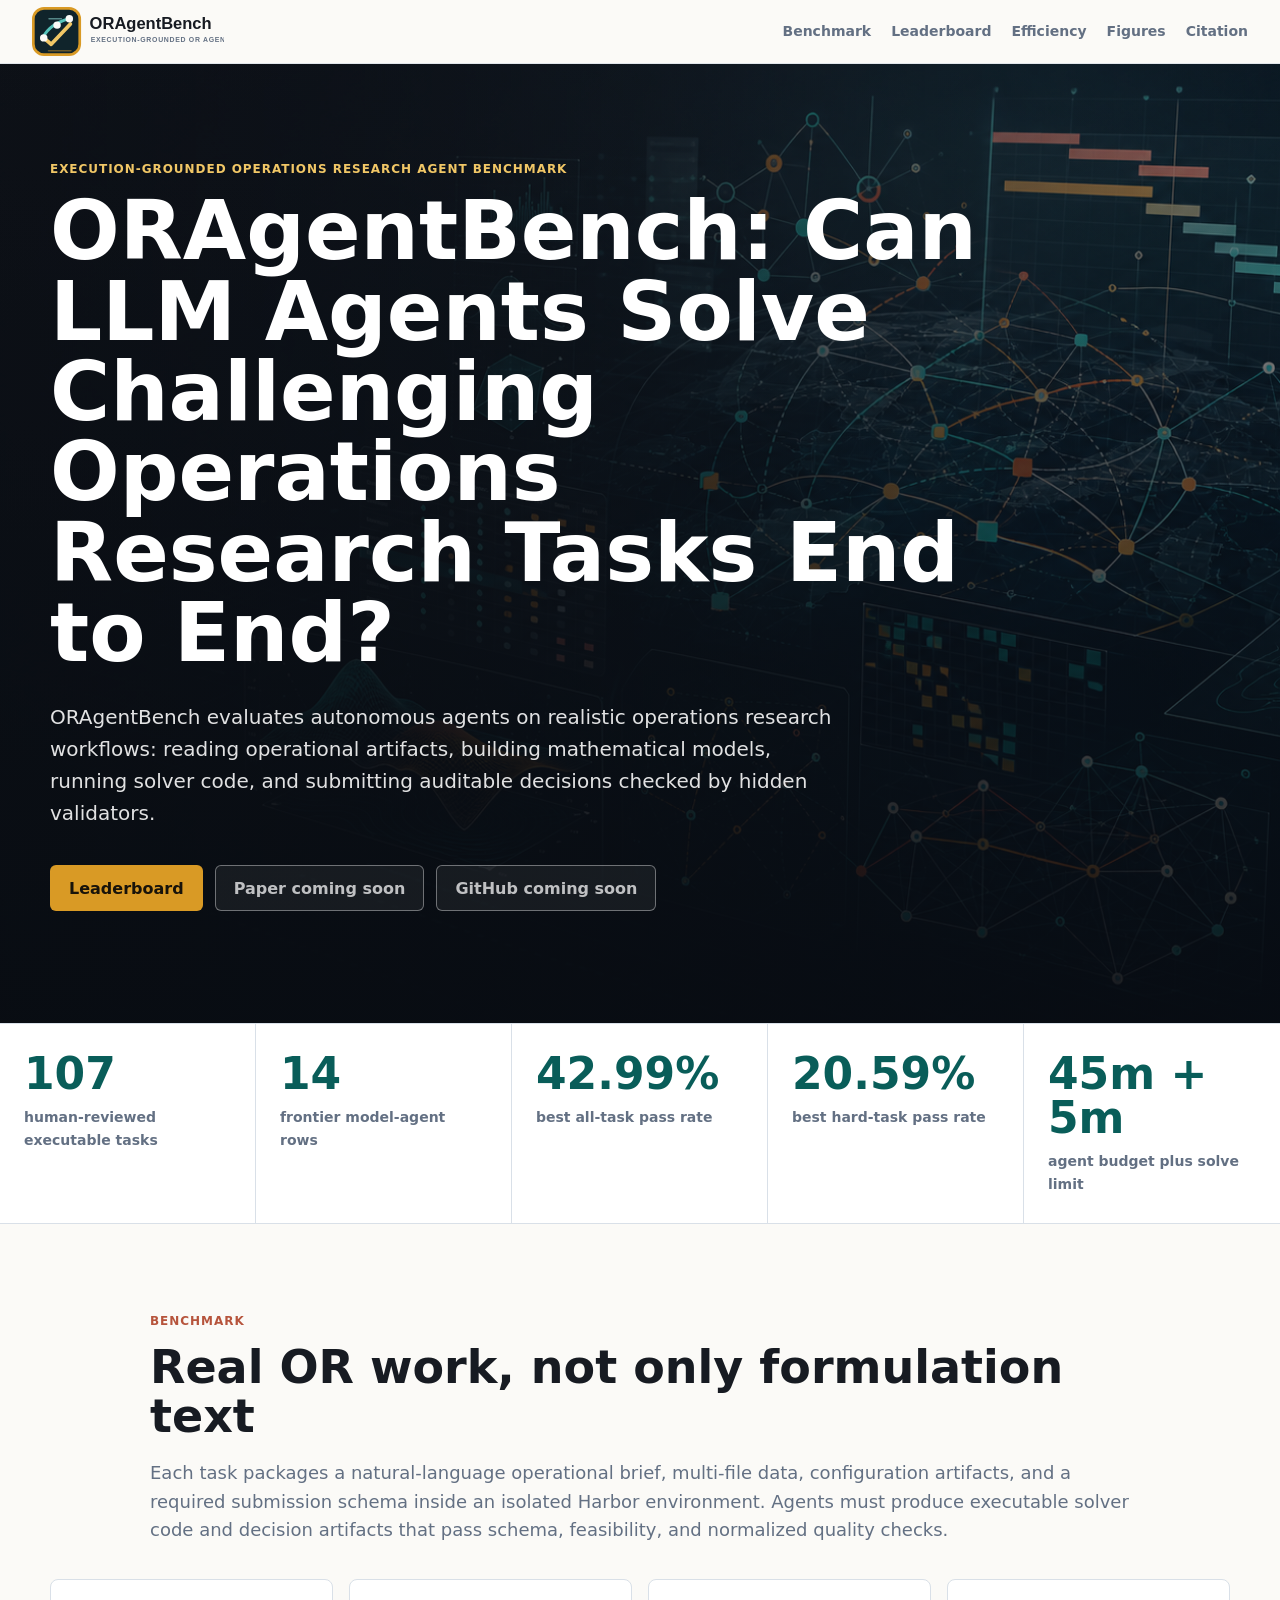
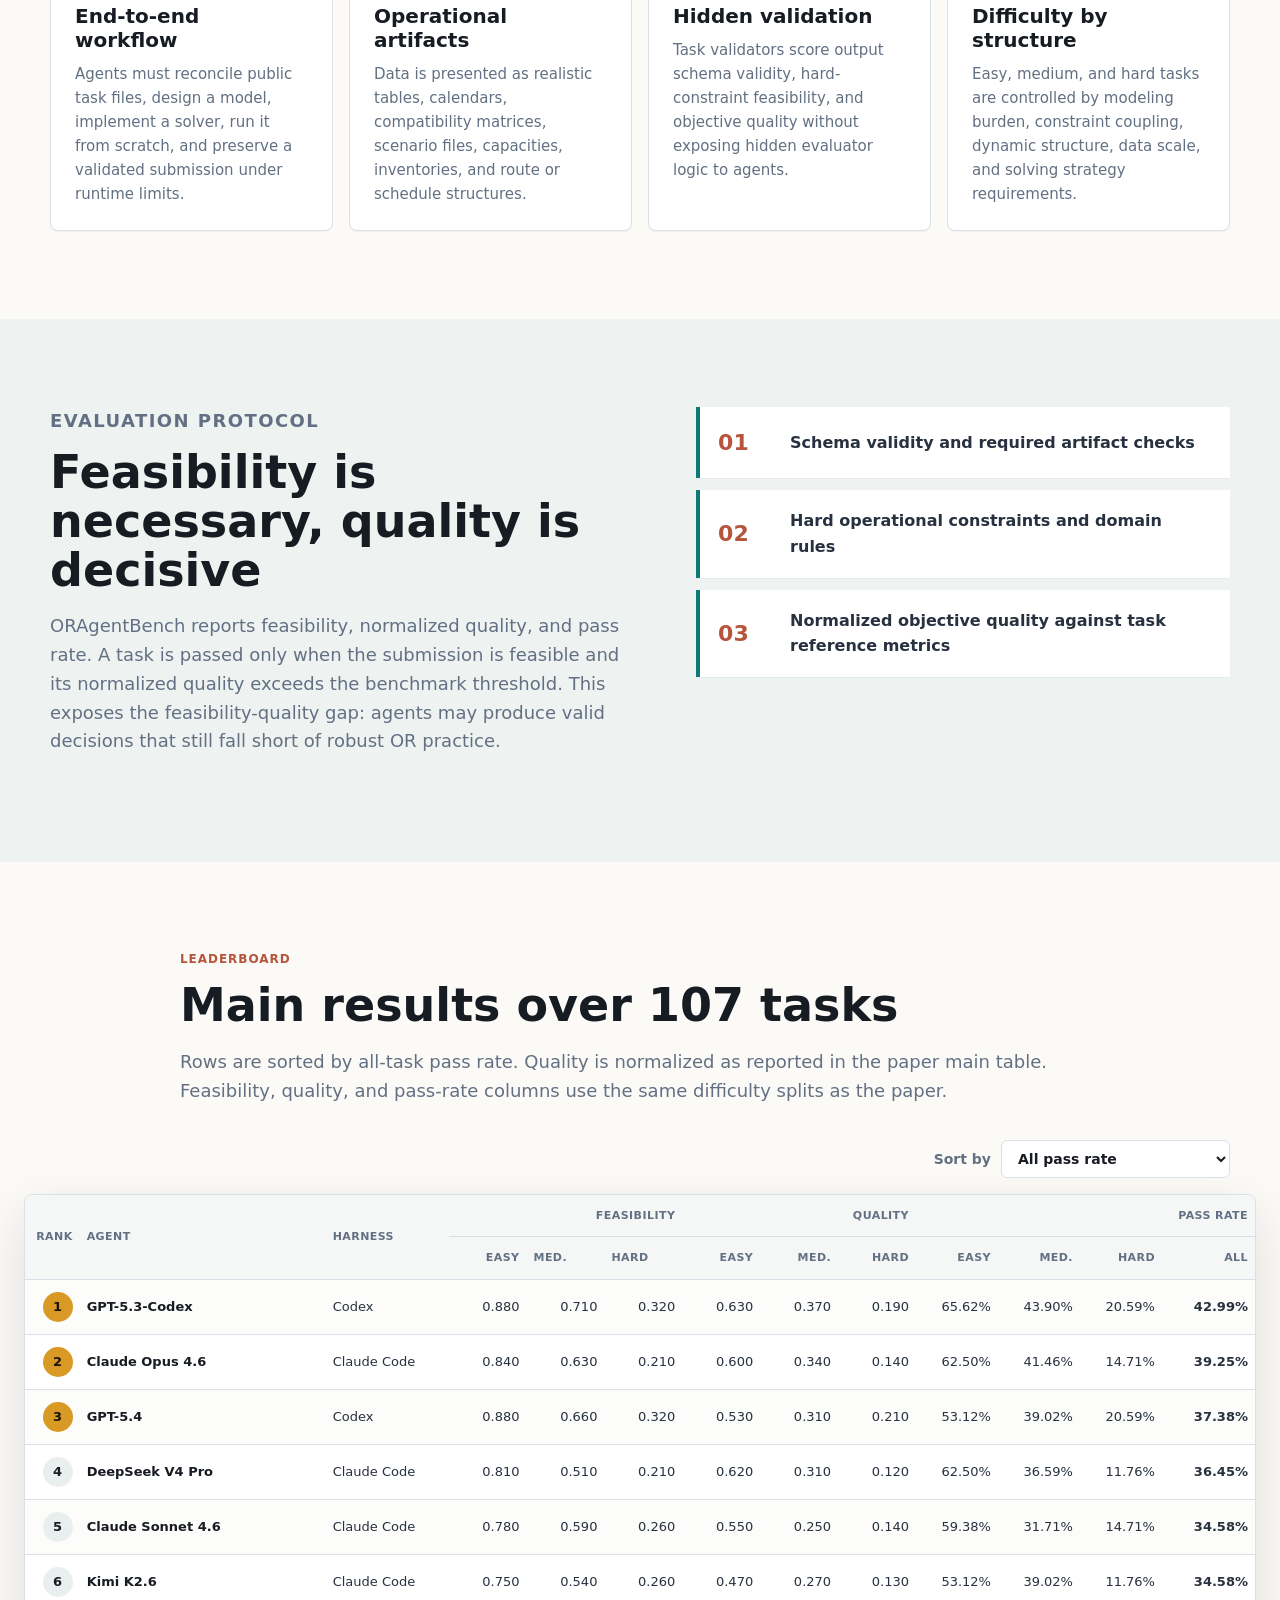
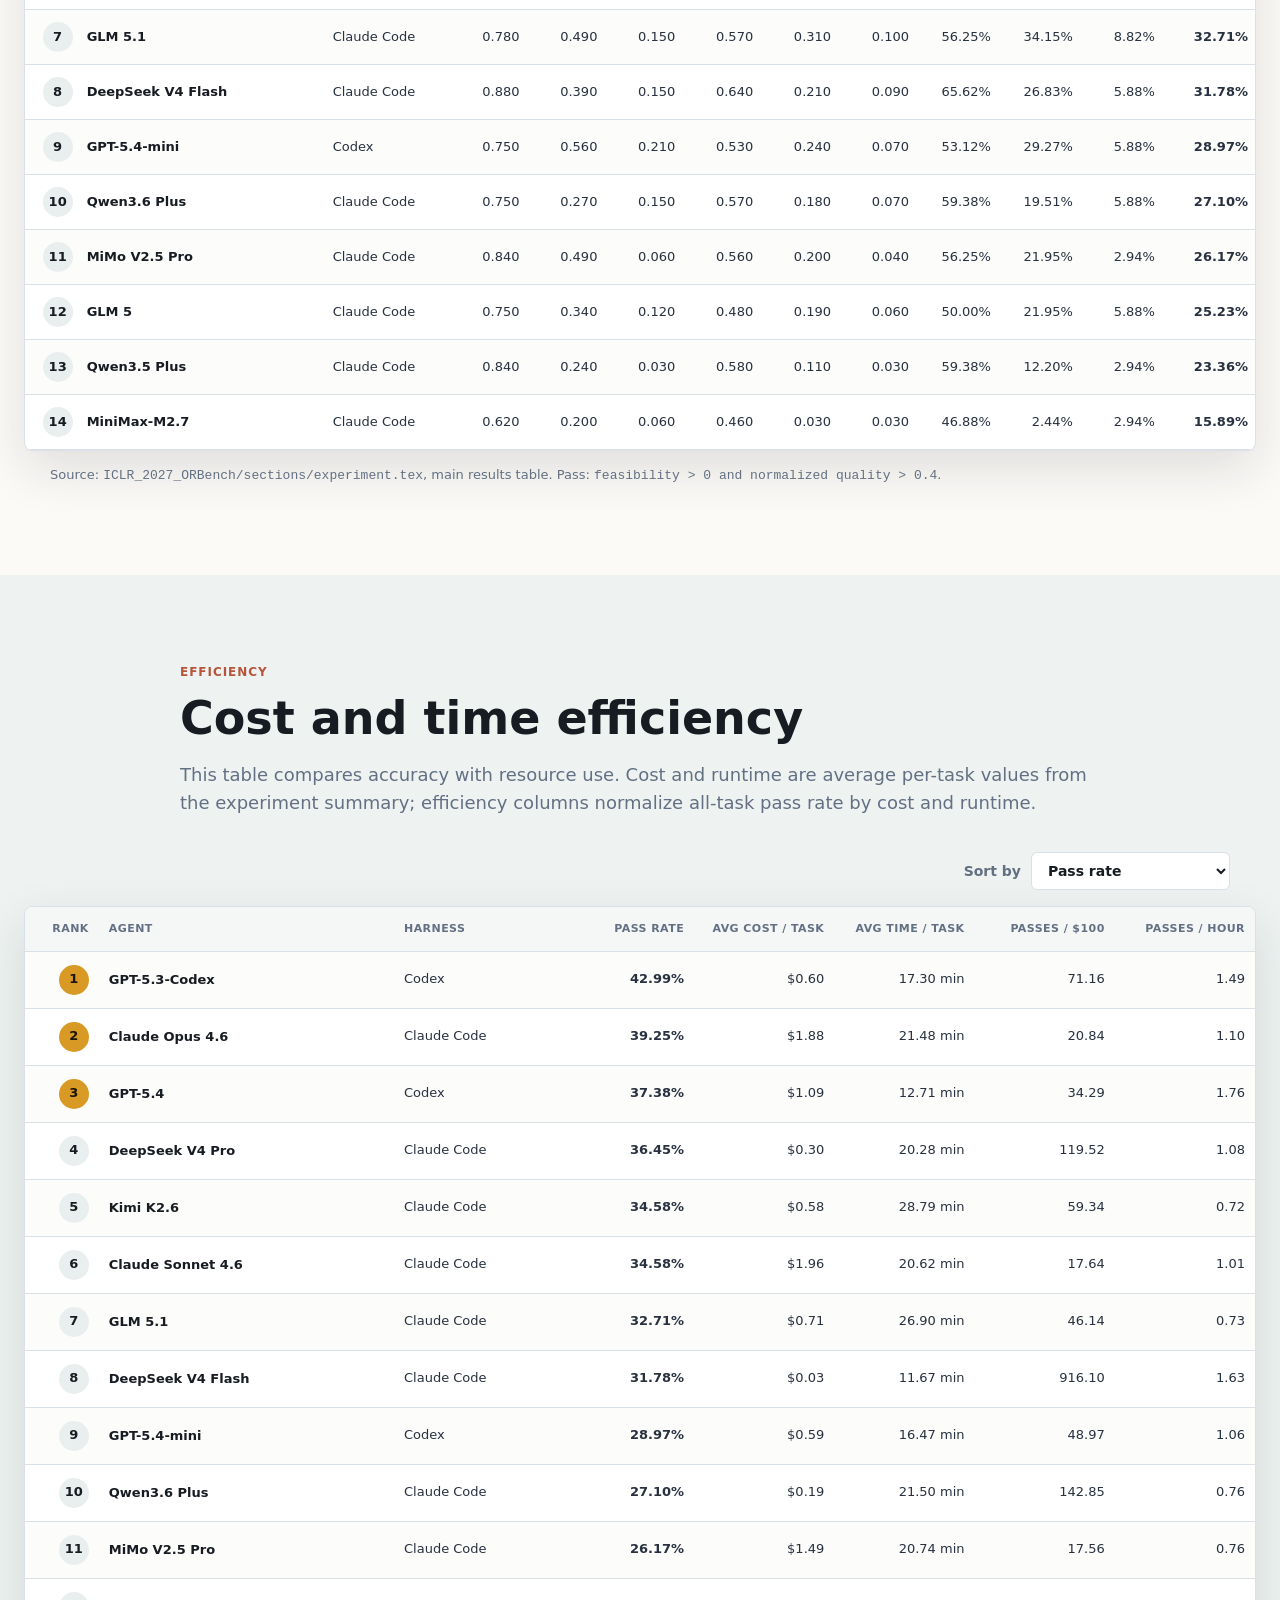
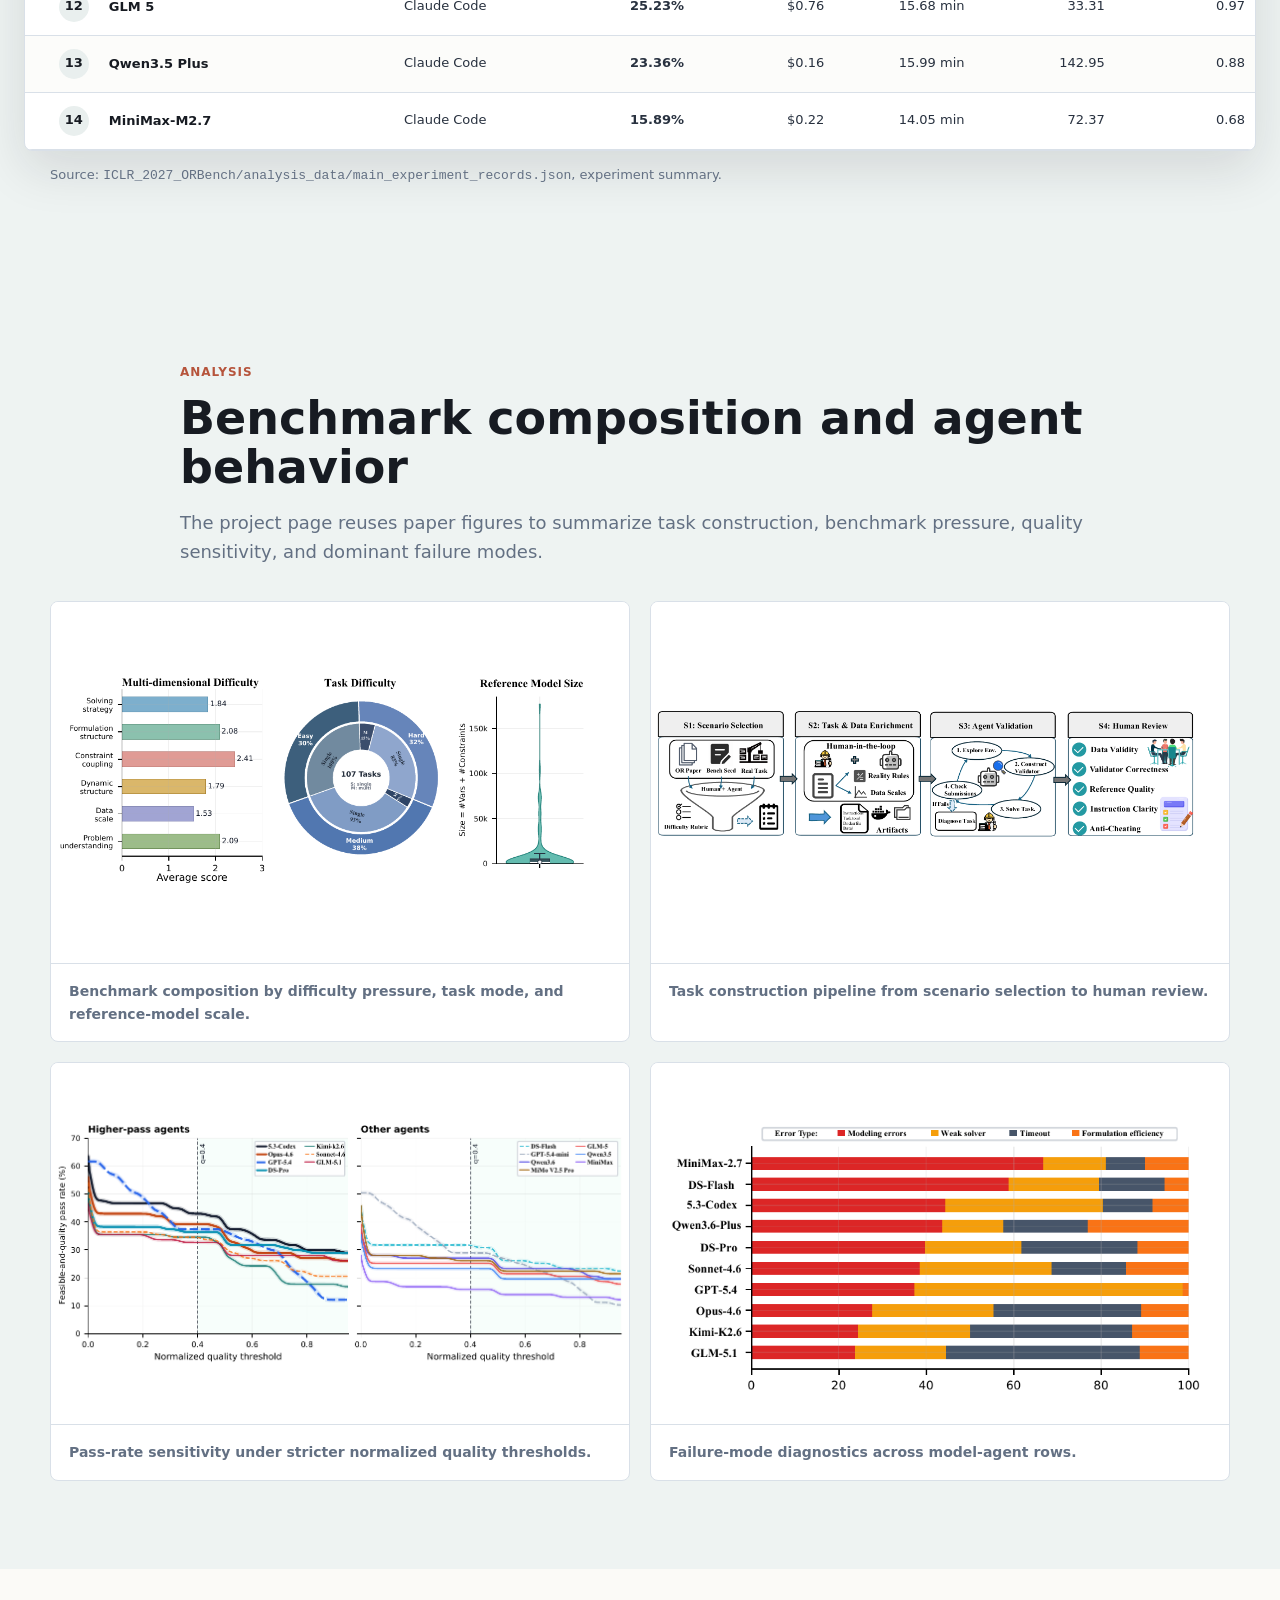
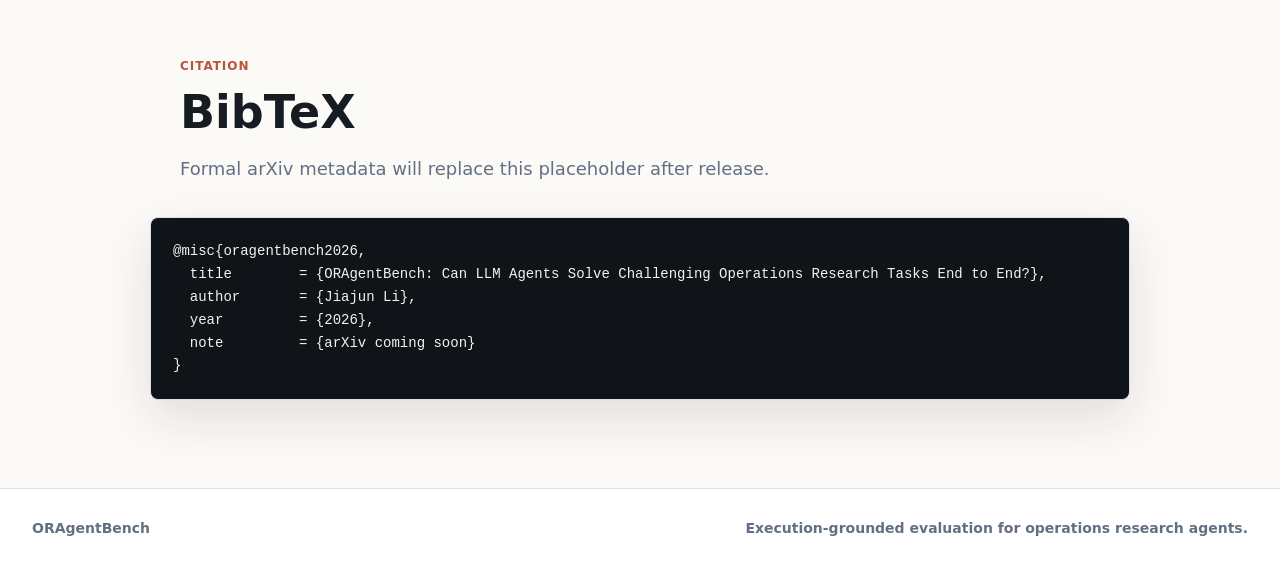
==== commit 4a104cb4: "Add efficiency table and remove status column" ====
--- a/index.html
+++ b/index.html
@@ -8,17 +8,18 @@
       name="description"
       content="ORAgentBench is an execution-grounded benchmark for evaluating autonomous agents on challenging end-to-end operations research tasks."
     >
-    <meta name="oragentbench-site-version" content="2026-06-08-responsive-leaderboard-v3">
-    <link rel="stylesheet" href="styles.css?v=2026-06-08-responsive-leaderboard-v3">
+    <meta name="oragentbench-site-version" content="2026-06-09-efficiency-v4">
+    <link rel="stylesheet" href="styles.css?v=2026-06-09-efficiency-v4">
   </head>
   <body>
     <header class="site-header" aria-label="Primary navigation">
       <a class="brand" href="#top" aria-label="ORAgentBench home">
-        <img src="assets/brand/oragentbench-logo.svg?v=2026-06-08-responsive-leaderboard-v3" alt="ORAgentBench">
+        <img src="assets/brand/oragentbench-logo.svg?v=2026-06-09-efficiency-v4" alt="ORAgentBench">
       </a>
       <nav class="nav-links">
         <a href="#benchmark">Benchmark</a>
         <a href="#leaderboard">Leaderboard</a>
+        <a href="#efficiency">Efficiency</a>
         <a href="#figures">Figures</a>
         <a href="#citation">Citation</a>
       </nav>
@@ -173,7 +174,6 @@
               <col class="col-pass">
               <col class="col-pass">
               <col class="col-pass-all">
-              <col class="col-status">
             </colgroup>
             <thead>
               <tr>
@@ -183,7 +183,6 @@
                 <th scope="col" colspan="3">Feasibility</th>
                 <th scope="col" colspan="3">Quality</th>
                 <th scope="col" colspan="4">Pass Rate</th>
-                <th scope="col" rowspan="2">Status</th>
               </tr>
               <tr>
                 <th scope="col">Easy</th>
@@ -200,7 +199,7 @@
             </thead>
             <tbody id="leaderboard-body">
               <tr>
-                <td colspan="14">Loading leaderboard...</td>
+                <td colspan="13">Loading leaderboard...</td>
               </tr>
             </tbody>
           </table>
@@ -208,6 +207,53 @@
         <div class="leaderboard-cards" id="leaderboard-cards" aria-label="Leaderboard cards"></div>
         <p class="table-note" id="leaderboard-note">
           Source: <code>ICLR_2027_ORBench/sections/experiment.tex</code>, main results table.
+        </p>
+      </section>
+
+      <section id="efficiency" class="section muted">
+        <div class="section-heading compact">
+          <p class="eyebrow">Efficiency</p>
+          <h2>Cost and time efficiency</h2>
+          <p>
+            This table compares accuracy with resource use. Cost and runtime are average
+            per-task values from the experiment summary; efficiency columns normalize
+            all-task pass rate by cost and runtime.
+          </p>
+        </div>
+        <div class="table-tools" aria-label="Efficiency controls">
+          <label for="efficiency-sort">Sort by</label>
+          <select id="efficiency-sort">
+            <option value="pass_rate_all">Pass rate</option>
+            <option value="passes_per_100_usd">Passes per $100</option>
+            <option value="passes_per_hour">Passes per hour</option>
+            <option value="avg_cost_usd">Lowest cost</option>
+            <option value="avg_time_min">Lowest time</option>
+          </select>
+        </div>
+        <div class="table-wrap efficiency-wrap">
+          <table class="efficiency-table">
+            <thead>
+              <tr>
+                <th scope="col">Rank</th>
+                <th scope="col">Agent</th>
+                <th scope="col">Harness</th>
+                <th scope="col">Pass Rate</th>
+                <th scope="col">Avg Cost / Task</th>
+                <th scope="col">Avg Time / Task</th>
+                <th scope="col">Passes / $100</th>
+                <th scope="col">Passes / Hour</th>
+              </tr>
+            </thead>
+            <tbody id="efficiency-body">
+              <tr>
+                <td colspan="8">Loading efficiency data...</td>
+              </tr>
+            </tbody>
+          </table>
+        </div>
+        <div class="efficiency-cards" id="efficiency-cards" aria-label="Efficiency cards"></div>
+        <p class="table-note" id="efficiency-note">
+          Source: <code>ICLR_2027_ORBench/analysis_data/main_experiment_records.json</code>, experiment summary.
         </p>
       </section>
 
@@ -260,6 +306,6 @@
       <span>Execution-grounded evaluation for operations research agents.</span>
     </footer>
 
-    <script src="script.js?v=2026-06-08-responsive-leaderboard-v3"></script>
+    <script src="script.js?v=2026-06-09-efficiency-v4"></script>
   </body>
 </html>
--- a/styles.css
+++ b/styles.css
@@ -93,7 +93,7 @@
   overflow: hidden;
   background:
     linear-gradient(90deg, rgba(14, 18, 24, 0.9), rgba(14, 18, 24, 0.68), rgba(14, 18, 24, 0.28)),
-    url("assets/brand/hero-background.png?v=2026-06-08-responsive-leaderboard-v3") center / cover no-repeat;
+    url("assets/brand/hero-background.png?v=2026-06-09-efficiency-v4") center / cover no-repeat;
 }
 
 .hero-overlay {
@@ -364,27 +364,23 @@
 }
 
 .leaderboard-table .col-agent {
-  width: 17%;
+  width: 18%;
 }
 
 .leaderboard-table .col-harness {
-  width: 8%;
+  width: 9%;
 }
 
 .leaderboard-table .col-metric {
-  width: 5.4%;
+  width: 5.7%;
 }
 
 .leaderboard-table .col-pass {
-  width: 5.7%;
+  width: 6%;
 }
 
 .leaderboard-table .col-pass-all {
-  width: 6.3%;
-}
-
-.leaderboard-table .col-status {
-  width: 9%;
+  width: 6.8%;
 }
 
 .leaderboard-table th,
@@ -406,9 +402,7 @@
 .leaderboard-table th:nth-child(2),
 .leaderboard-table td:nth-child(2),
 .leaderboard-table th:nth-child(3),
-.leaderboard-table td:nth-child(3),
-.leaderboard-table th:nth-child(14),
-.leaderboard-table td:nth-child(14) {
+.leaderboard-table td:nth-child(3) {
   text-align: left;
 }
 
@@ -447,22 +441,66 @@
   font-weight: 850;
 }
 
-.status-pill {
-  display: inline-flex;
-  min-height: 26px;
-  align-items: center;
-  border-radius: 999px;
-  padding: 0 10px;
-  font-size: 12px;
-  font-weight: 850;
-}
-
-.status-complete {
-  background: rgba(47, 125, 79, 0.12);
-  color: var(--green);
-}
-
 .leaderboard-cards {
+  display: none;
+}
+
+.efficiency-table {
+  width: 100%;
+  table-layout: fixed;
+  border-collapse: collapse;
+  font-size: 13px;
+}
+
+.efficiency-table th,
+.efficiency-table td {
+  padding: 13px 10px;
+  border-bottom: 1px solid var(--line);
+  text-align: right;
+  white-space: nowrap;
+}
+
+.efficiency-table th {
+  color: var(--muted);
+  background: #f5f7f7;
+  font-size: 11px;
+  letter-spacing: 0.04em;
+  text-transform: uppercase;
+}
+
+.efficiency-table th:nth-child(2),
+.efficiency-table td:nth-child(2),
+.efficiency-table th:nth-child(3),
+.efficiency-table td:nth-child(3) {
+  text-align: left;
+}
+
+.efficiency-table th:nth-child(1),
+.efficiency-table td:nth-child(1) {
+  width: 6%;
+}
+
+.efficiency-table th:nth-child(2),
+.efficiency-table td:nth-child(2) {
+  width: 24%;
+  white-space: normal;
+  line-height: 1.25;
+}
+
+.efficiency-table th:nth-child(3),
+.efficiency-table td:nth-child(3) {
+  width: 13%;
+}
+
+.efficiency-table tbody tr:nth-child(odd) {
+  background: #fcfcfa;
+}
+
+.efficiency-table tbody tr:hover {
+  background: #fff8e8;
+}
+
+.efficiency-cards {
   display: none;
 }
 
@@ -554,7 +592,8 @@
     display: none;
   }
 
-  .leaderboard-cards {
+  .leaderboard-cards,
+  .efficiency-cards {
     width: min(100% - 48px, 1180px);
     margin: 0 auto;
     display: grid;
@@ -621,6 +660,10 @@
     margin-top: 14px;
   }
 
+  .efficiency-card-metrics {
+    grid-template-columns: repeat(4, 1fr);
+  }
+
   .card-metrics div {
     min-width: 0;
   }
@@ -688,6 +731,7 @@
   .feature-grid,
   .figure-grid,
   .leaderboard-cards,
+  .efficiency-cards,
   .table-tools,
   .table-note,
   .citation-block {
@@ -707,15 +751,14 @@
     grid-template-columns: 34px minmax(0, 1fr);
   }
 
-  .card-head .status-pill {
-    grid-column: 2;
-    justify-self: start;
-  }
-
   .card-metrics {
     grid-template-columns: 1fr;
   }
 
+  .efficiency-card-metrics {
+    grid-template-columns: 1fr;
+  }
+
   .card-main-score strong {
     font-size: 24px;
   }
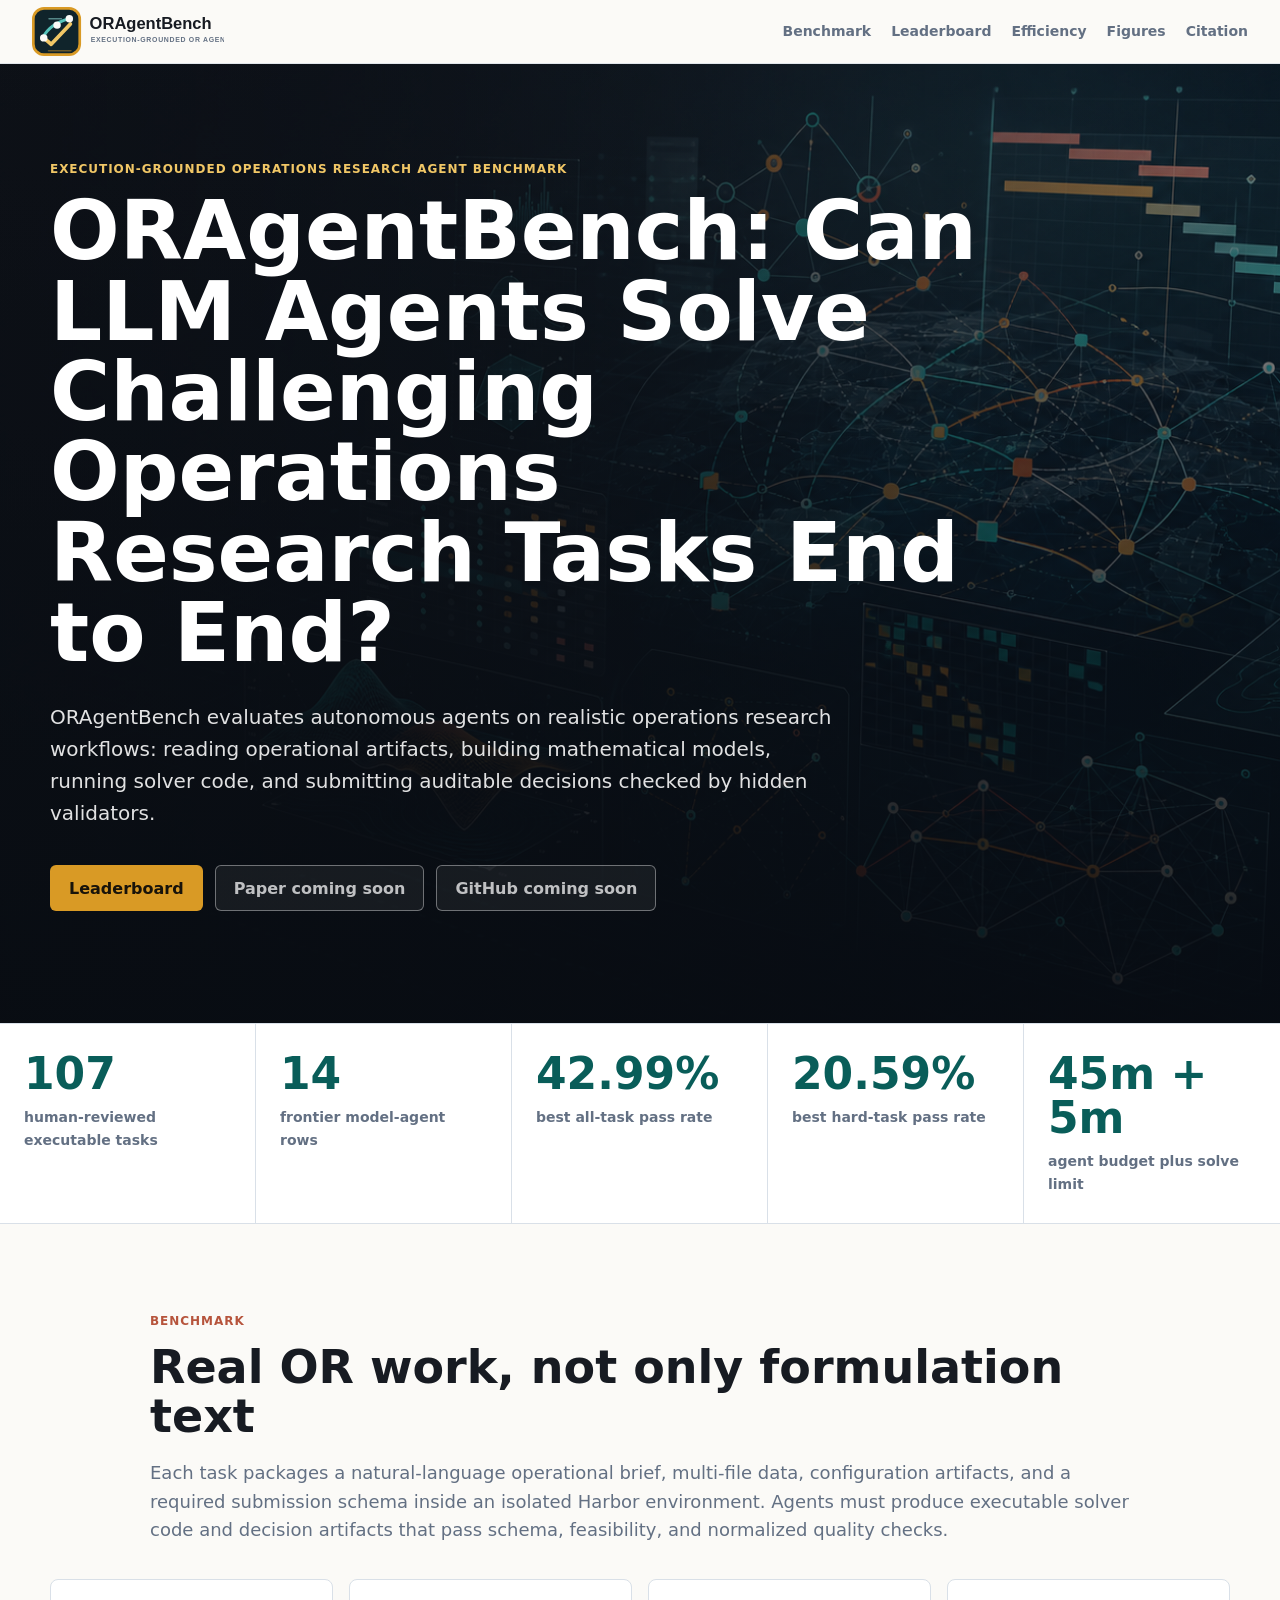
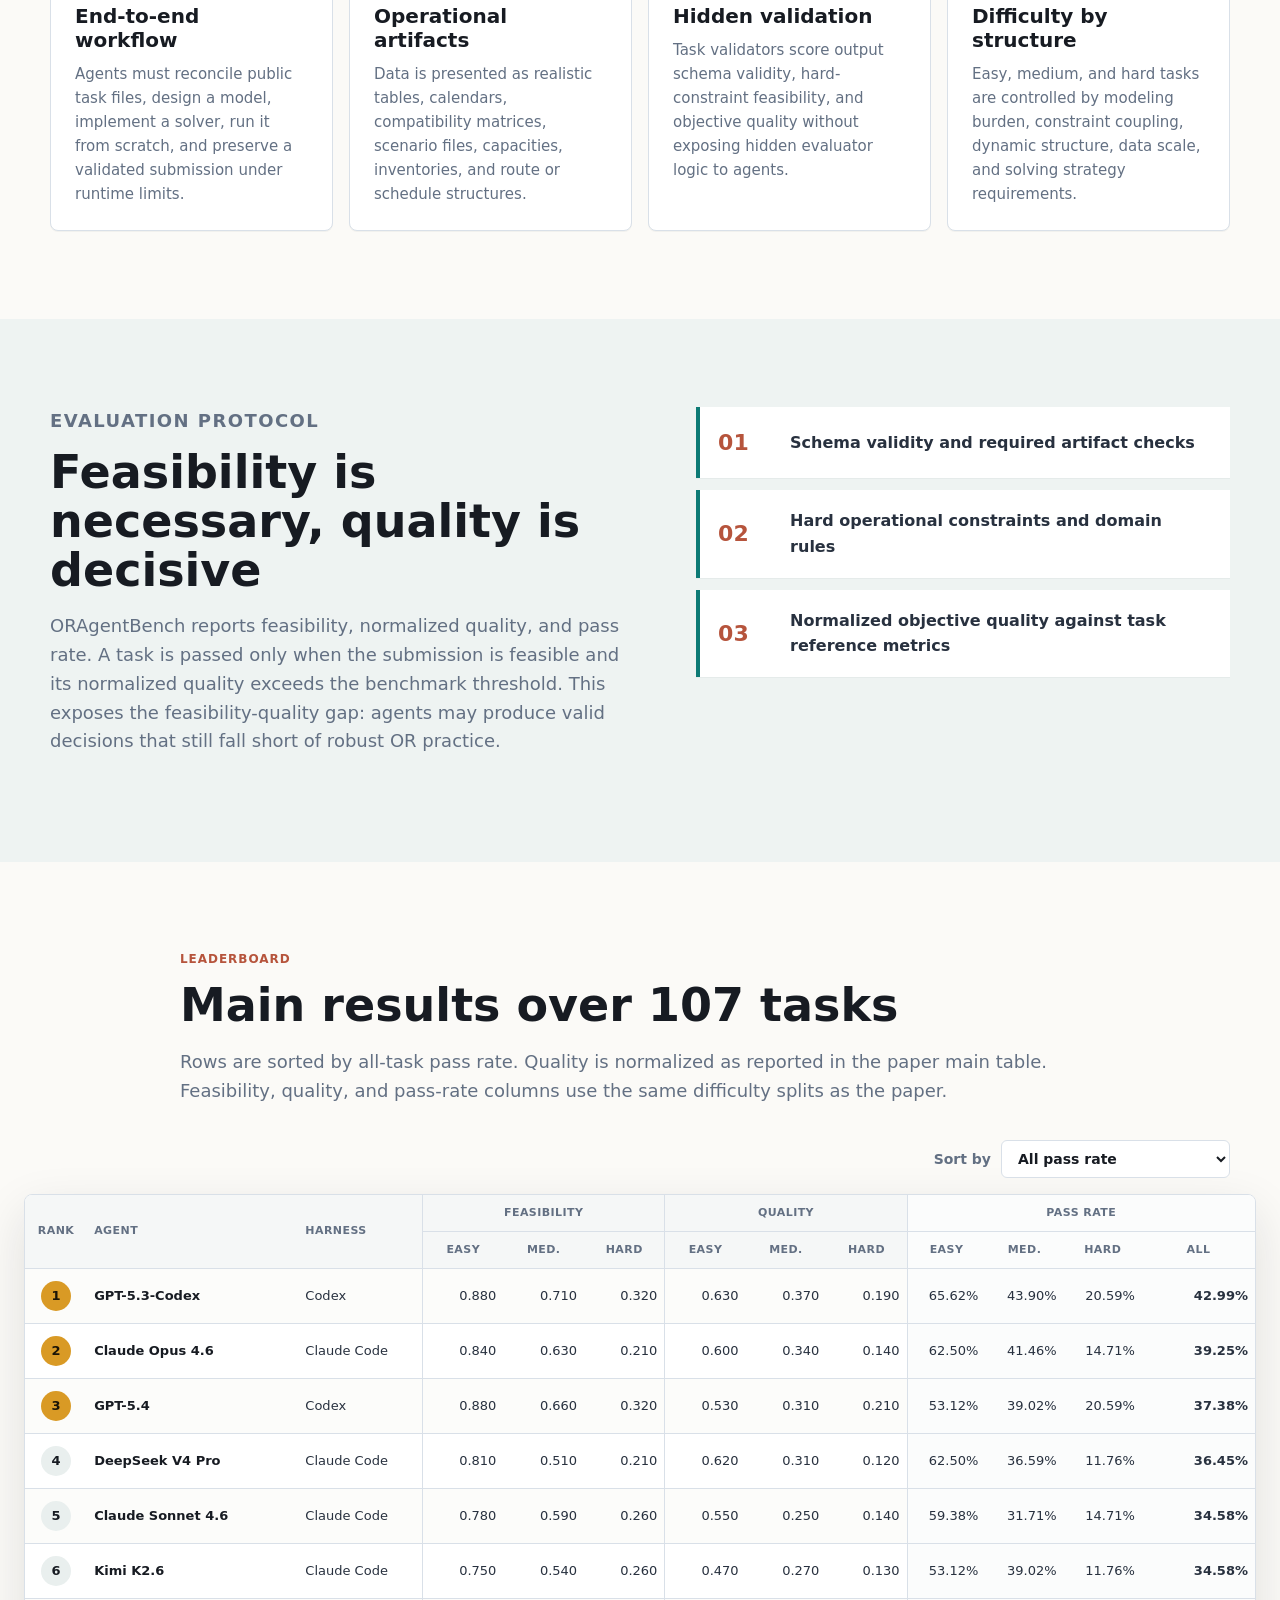
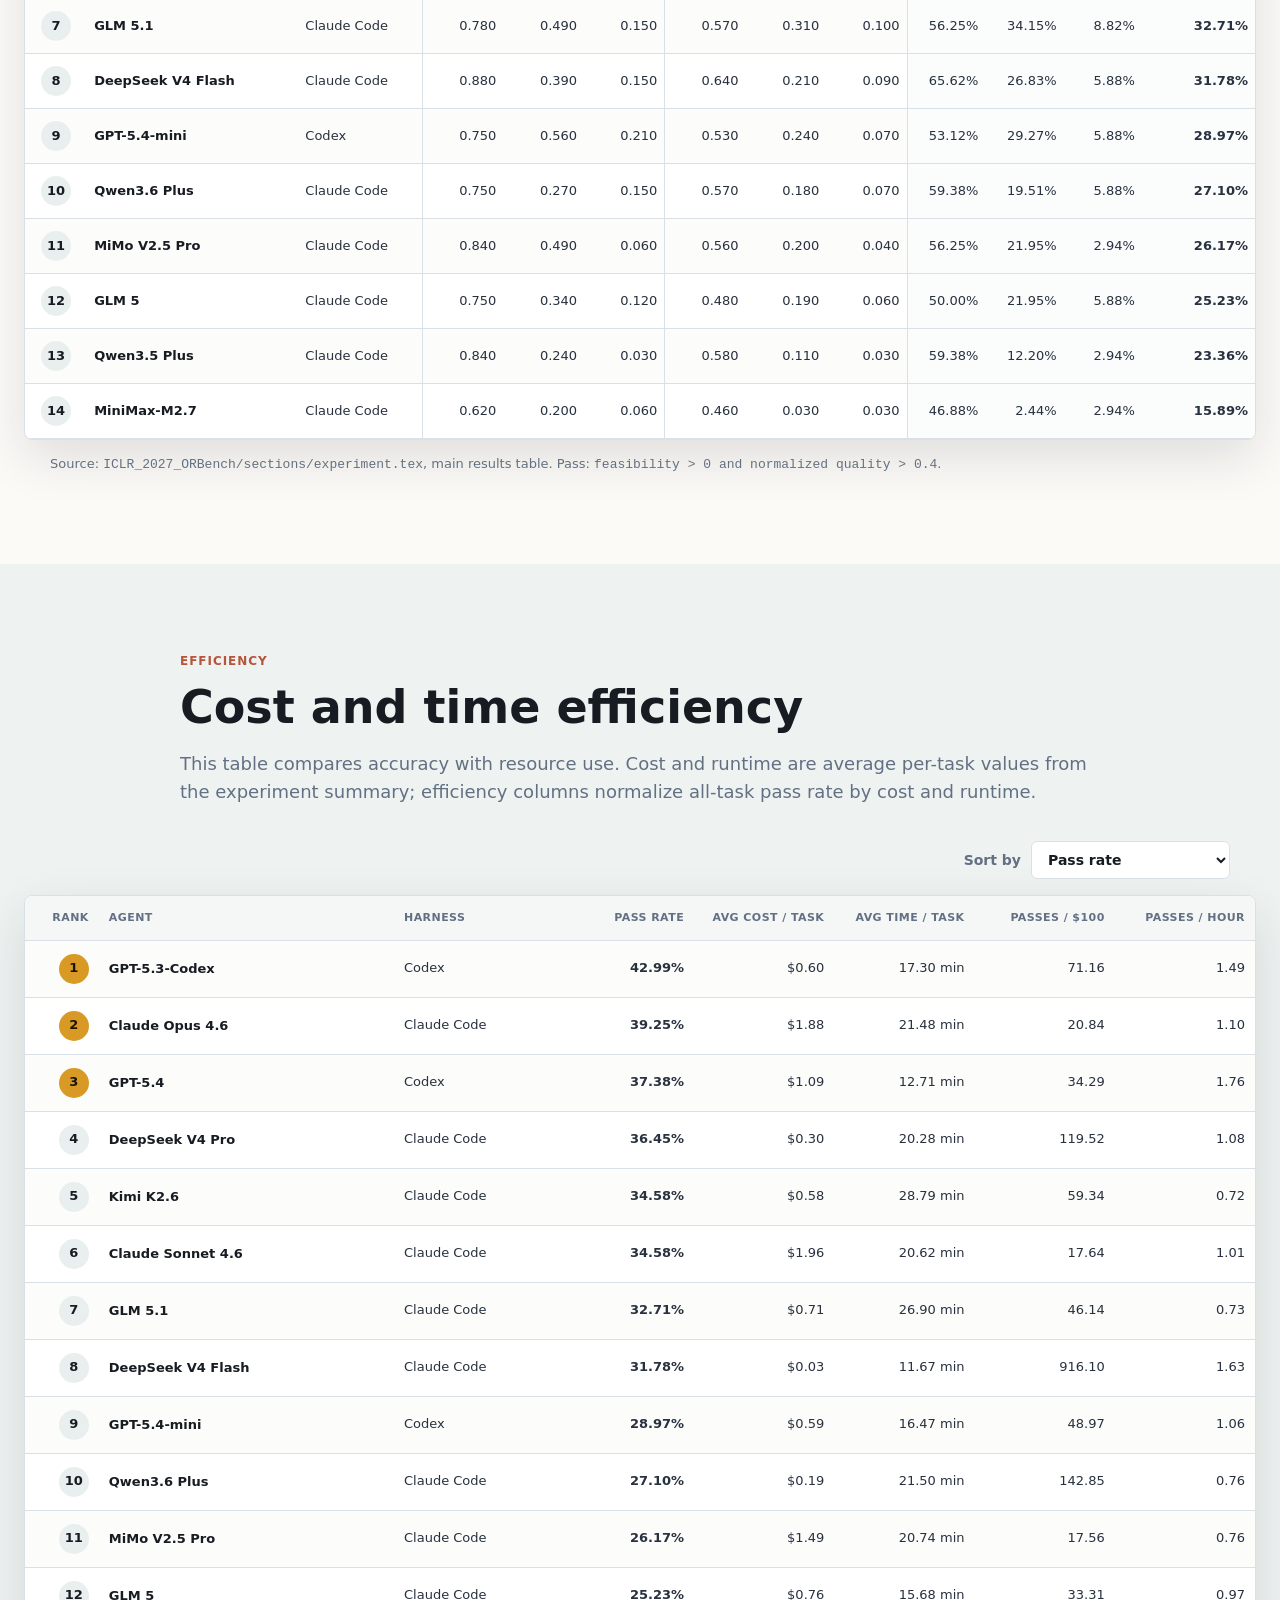
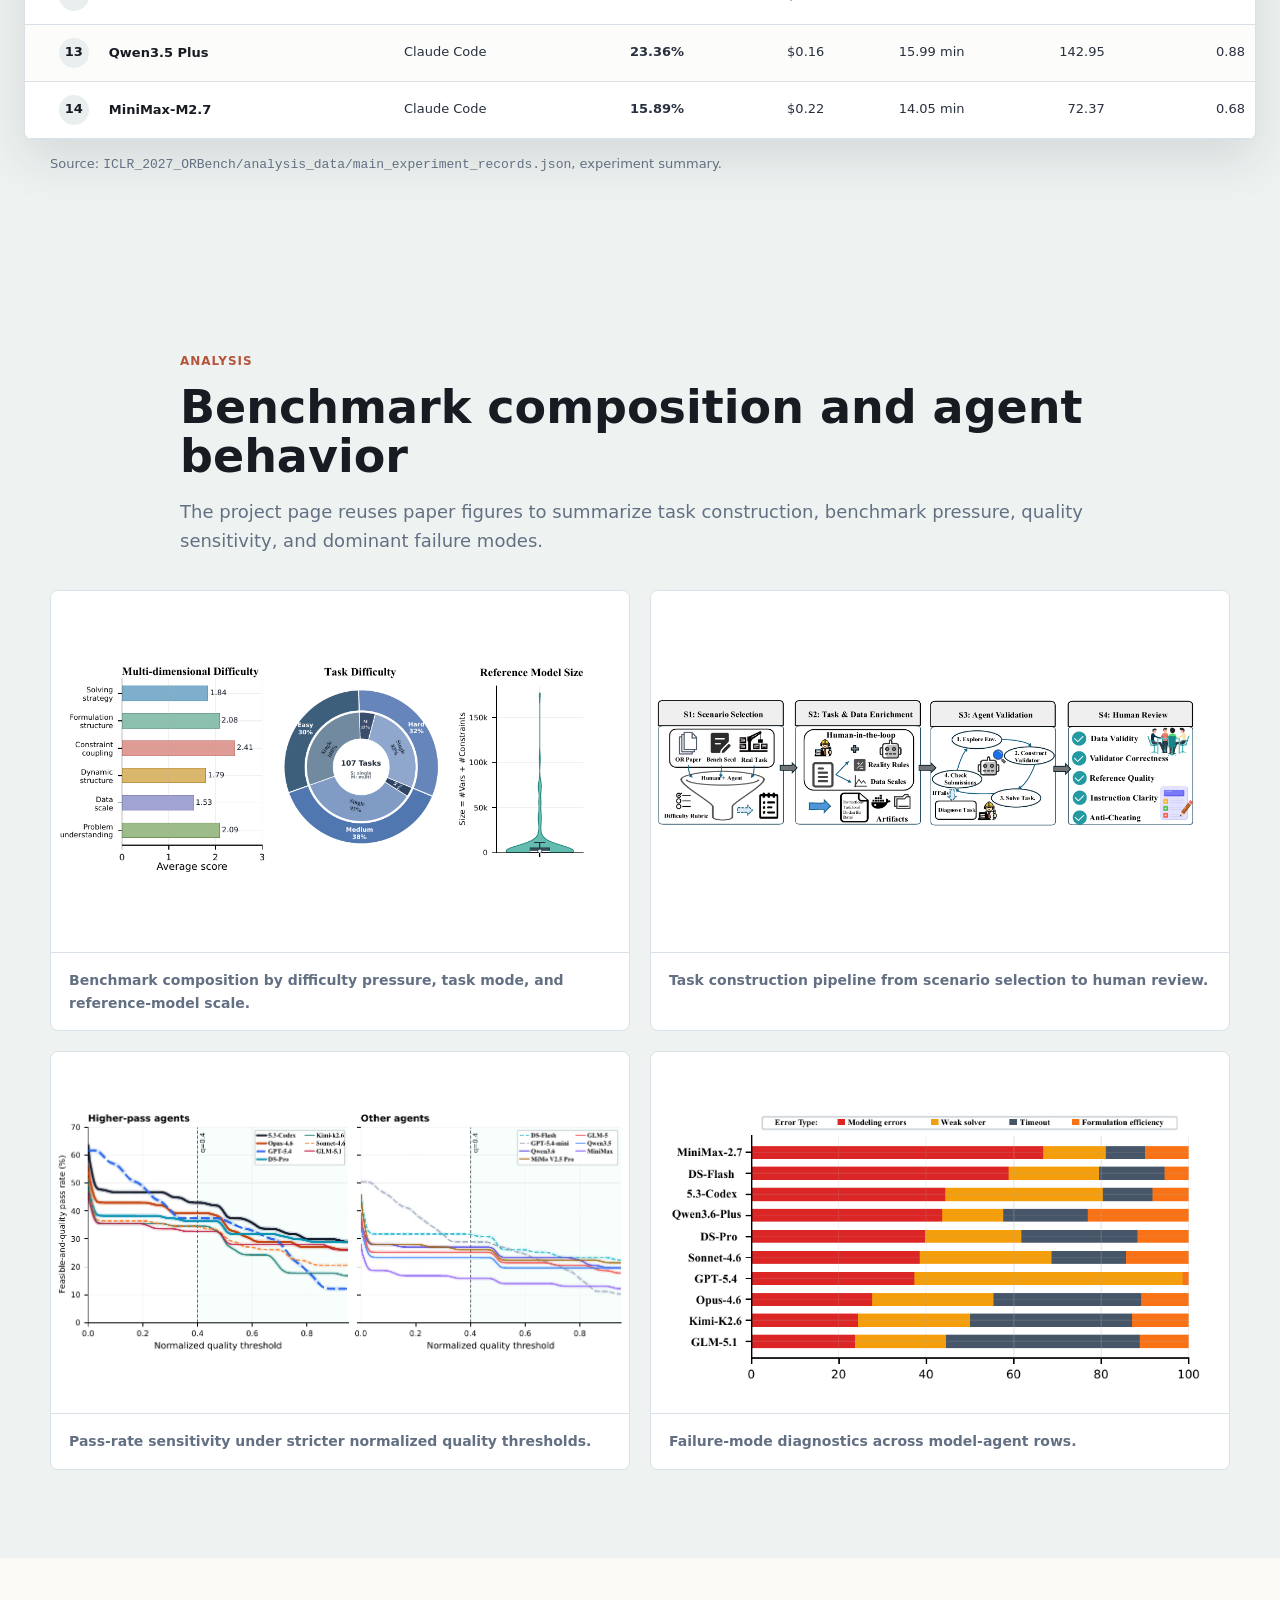
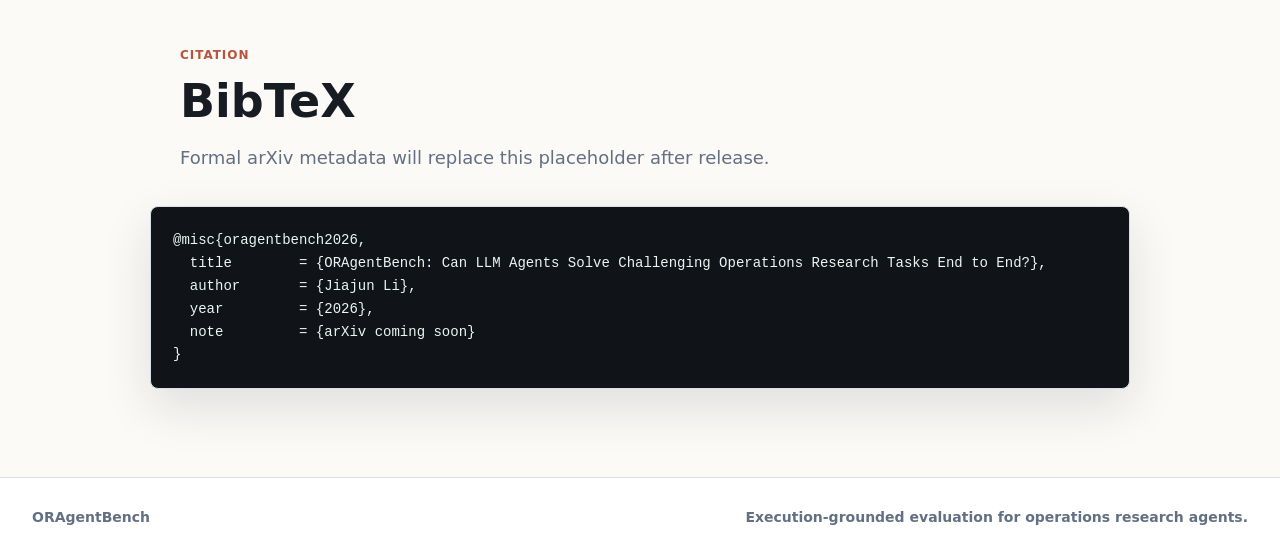
==== commit 36a121eb: "Fix leaderboard header alignment" ====
--- a/index.html
+++ b/index.html
@@ -8,13 +8,13 @@
       name="description"
       content="ORAgentBench is an execution-grounded benchmark for evaluating autonomous agents on challenging end-to-end operations research tasks."
     >
-    <meta name="oragentbench-site-version" content="2026-06-09-efficiency-v4">
-    <link rel="stylesheet" href="styles.css?v=2026-06-09-efficiency-v4">
+    <meta name="oragentbench-site-version" content="2026-06-09-leaderboard-align-v1">
+    <link rel="stylesheet" href="styles.css?v=2026-06-09-leaderboard-align-v1">
   </head>
   <body>
     <header class="site-header" aria-label="Primary navigation">
       <a class="brand" href="#top" aria-label="ORAgentBench home">
-        <img src="assets/brand/oragentbench-logo.svg?v=2026-06-09-efficiency-v4" alt="ORAgentBench">
+        <img src="assets/brand/oragentbench-logo.svg?v=2026-06-09-leaderboard-align-v1" alt="ORAgentBench">
       </a>
       <nav class="nav-links">
         <a href="#benchmark">Benchmark</a>
@@ -306,6 +306,6 @@
       <span>Execution-grounded evaluation for operations research agents.</span>
     </footer>
 
-    <script src="script.js?v=2026-06-09-efficiency-v4"></script>
+    <script src="script.js?v=2026-06-09-leaderboard-align-v1"></script>
   </body>
 </html>
--- a/styles.css
+++ b/styles.css
@@ -93,7 +93,7 @@
   overflow: hidden;
   background:
     linear-gradient(90deg, rgba(14, 18, 24, 0.9), rgba(14, 18, 24, 0.68), rgba(14, 18, 24, 0.28)),
-    url("assets/brand/hero-background.png?v=2026-06-09-efficiency-v4") center / cover no-repeat;
+    url("assets/brand/hero-background.png?v=2026-06-09-leaderboard-align-v1") center / cover no-repeat;
 }
 
 .hero-overlay {
@@ -360,35 +360,38 @@
 }
 
 .leaderboard-table .col-rank {
-  width: 4%;
+  width: 5%;
 }
 
 .leaderboard-table .col-agent {
-  width: 18%;
+  width: 17%;
 }
 
 .leaderboard-table .col-harness {
-  width: 9%;
+  width: 10%;
 }
 
 .leaderboard-table .col-metric {
-  width: 5.7%;
+  width: 6.5%;
 }
 
 .leaderboard-table .col-pass {
-  width: 6%;
+  width: 6.3%;
 }
 
 .leaderboard-table .col-pass-all {
-  width: 6.8%;
+  width: 9.1%;
 }
 
 .leaderboard-table th,
 .leaderboard-table td {
   padding: 12px 7px;
   border-bottom: 1px solid var(--line);
+  white-space: nowrap;
+}
+
+.leaderboard-table td {
   text-align: right;
-  white-space: nowrap;
 }
 
 .leaderboard-table th {
@@ -396,14 +399,44 @@
   background: #f5f7f7;
   font-size: 11px;
   letter-spacing: 0.04em;
+  line-height: 1.1;
+  text-align: center;
   text-transform: uppercase;
 }
 
-.leaderboard-table th:nth-child(2),
+.leaderboard-table thead tr:first-child th[rowspan] {
+  vertical-align: middle;
+}
+
+.leaderboard-table thead tr:first-child th:first-child,
+.leaderboard-table tbody td:first-child {
+  text-align: center;
+}
+
+.leaderboard-table thead tr:first-child th:nth-child(2),
+.leaderboard-table thead tr:first-child th:nth-child(3),
 .leaderboard-table td:nth-child(2),
-.leaderboard-table th:nth-child(3),
 .leaderboard-table td:nth-child(3) {
   text-align: left;
+}
+
+.leaderboard-table thead tr:first-child th[colspan] {
+  border-left: 1px solid var(--line);
+}
+
+.leaderboard-table thead tr:nth-child(2) th:nth-child(1),
+.leaderboard-table thead tr:nth-child(2) th:nth-child(4),
+.leaderboard-table thead tr:nth-child(2) th:nth-child(7),
+.leaderboard-table tbody td:nth-child(4),
+.leaderboard-table tbody td:nth-child(7),
+.leaderboard-table tbody td:nth-child(10) {
+  border-left: 1px solid var(--line);
+}
+
+.leaderboard-table thead tr:first-child th[colspan="4"],
+.leaderboard-table thead tr:nth-child(2) th:nth-child(n + 7),
+.leaderboard-table tbody td:nth-child(n + 10) {
+  background: #fbfcfc;
 }
 
 .leaderboard-table tbody tr:nth-child(odd) {
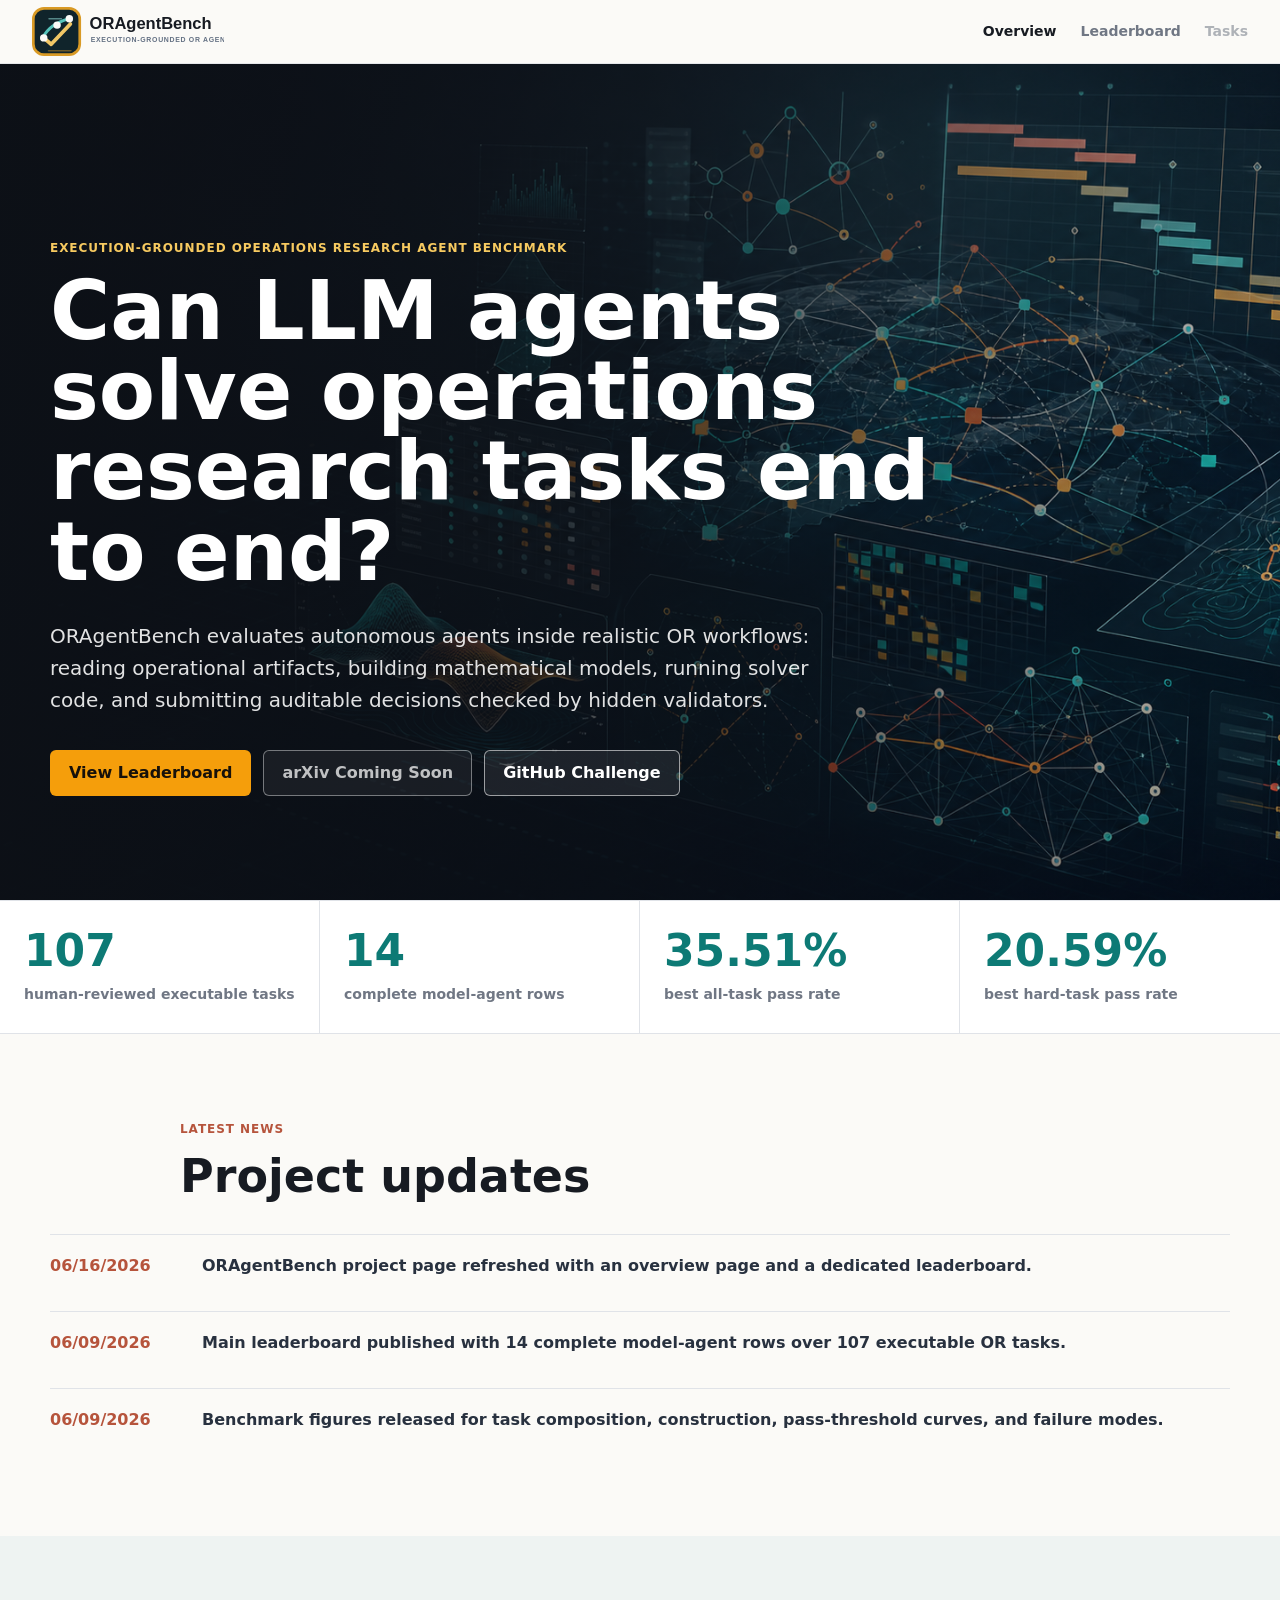
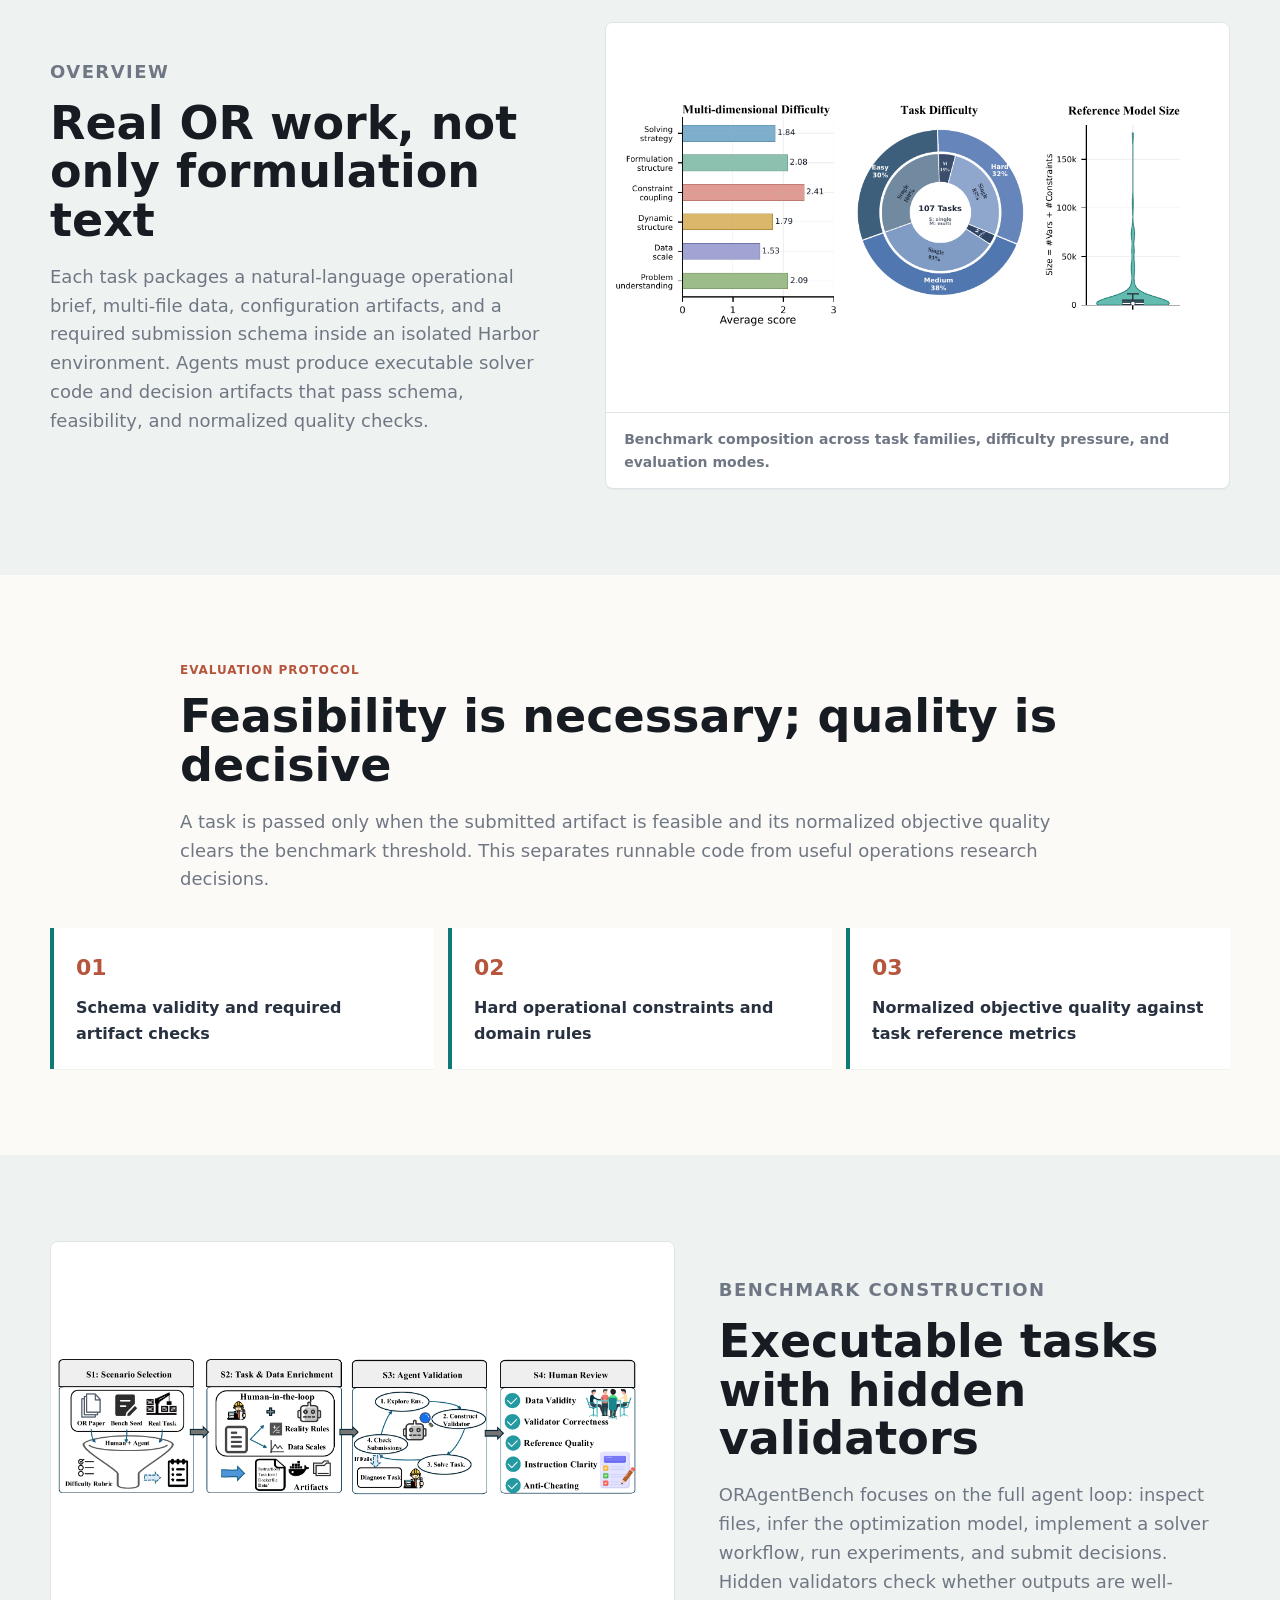
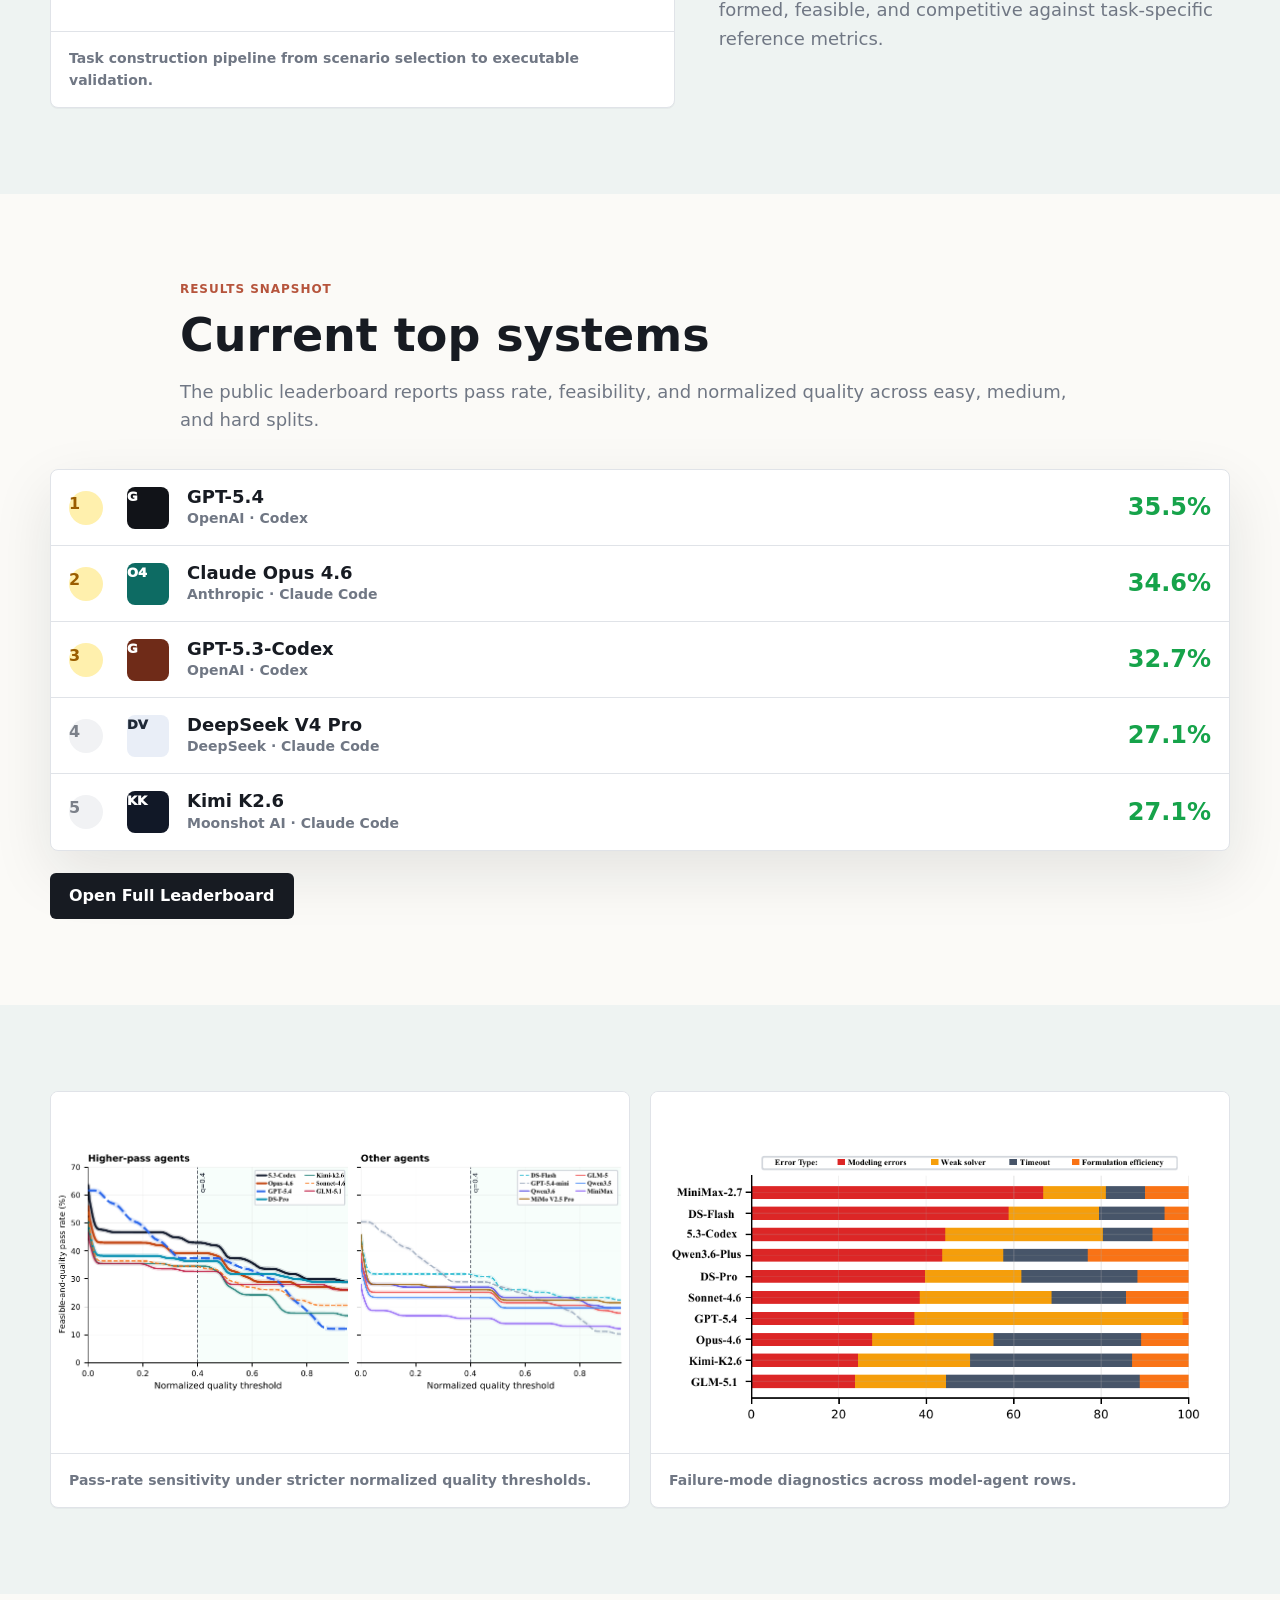
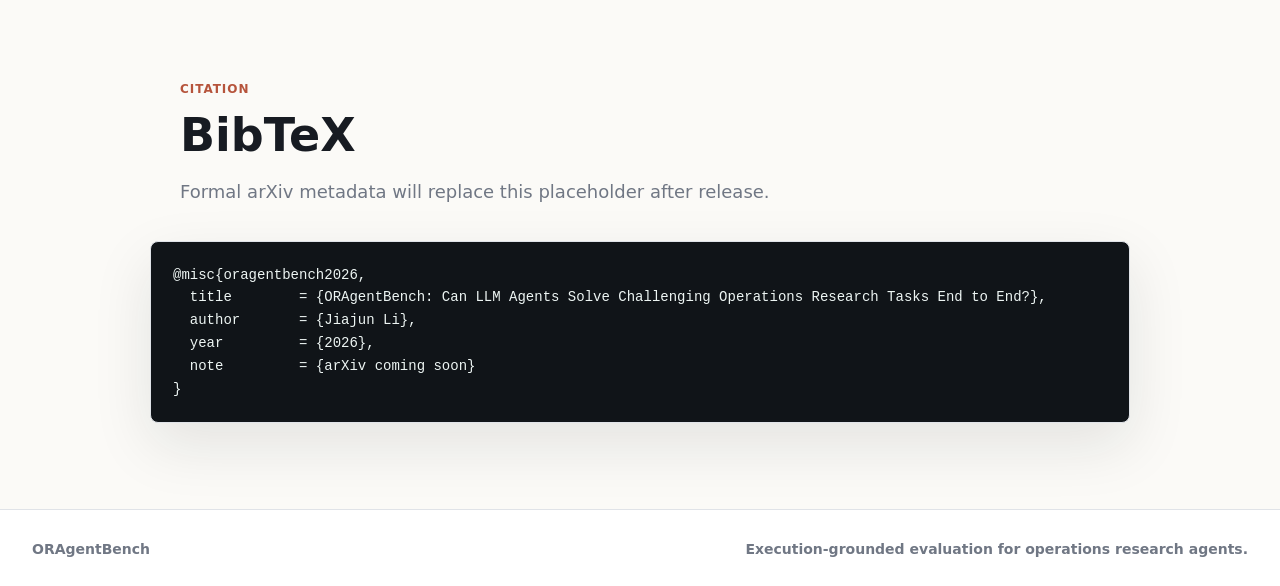
==== commit fe26186b: "new" ====
--- a/index.html
+++ b/index.html
@@ -8,38 +8,35 @@
       name="description"
       content="ORAgentBench is an execution-grounded benchmark for evaluating autonomous agents on challenging end-to-end operations research tasks."
     >
-    <meta name="oragentbench-site-version" content="2026-06-09-leaderboard-align-v1">
-    <link rel="stylesheet" href="styles.css?v=2026-06-09-leaderboard-align-v1">
+    <meta name="oragentbench-site-version" content="2026-06-16-overview-leaderboard-v1">
+    <link rel="stylesheet" href="styles.css?v=2026-06-16-overview-leaderboard-v1">
   </head>
-  <body>
+  <body data-page="overview">
     <header class="site-header" aria-label="Primary navigation">
-      <a class="brand" href="#top" aria-label="ORAgentBench home">
-        <img src="assets/brand/oragentbench-logo.svg?v=2026-06-09-leaderboard-align-v1" alt="ORAgentBench">
+      <a class="brand" href="index.html" aria-label="ORAgentBench home">
+        <img src="assets/brand/oragentbench-logo.svg?v=2026-06-16-overview-leaderboard-v1" alt="ORAgentBench">
       </a>
       <nav class="nav-links">
-        <a href="#benchmark">Benchmark</a>
-        <a href="#leaderboard">Leaderboard</a>
-        <a href="#efficiency">Efficiency</a>
-        <a href="#figures">Figures</a>
-        <a href="#citation">Citation</a>
+        <a class="active" href="index.html">Overview</a>
+        <a href="leaderboard.html">Leaderboard</a>
+        <span aria-disabled="true">Tasks</span>
       </nav>
     </header>
 
     <main id="top">
       <section class="hero" aria-labelledby="hero-title">
-        <div class="hero-overlay"></div>
         <div class="hero-content">
           <p class="eyebrow">Execution-grounded operations research agent benchmark</p>
-          <h1 id="hero-title">ORAgentBench: Can LLM Agents Solve Challenging Operations Research Tasks End to End?</h1>
+          <h1 id="hero-title">Can LLM agents solve operations research tasks end to end?</h1>
           <p class="hero-summary">
-            ORAgentBench evaluates autonomous agents on realistic operations research workflows:
-            reading operational artifacts, building mathematical models, running solver code, and
-            submitting auditable decisions checked by hidden validators.
+            ORAgentBench evaluates autonomous agents inside realistic OR workflows:
+            reading operational artifacts, building mathematical models, running solver
+            code, and submitting auditable decisions checked by hidden validators.
           </p>
           <div class="hero-actions" aria-label="Project links">
-            <a class="button primary" href="#leaderboard">Leaderboard</a>
-            <a class="button secondary is-disabled" href="#" aria-disabled="true">Paper coming soon</a>
-            <a class="button secondary is-disabled" href="#" aria-disabled="true">GitHub coming soon</a>
+            <a class="button primary" href="leaderboard.html">View Leaderboard</a>
+            <a class="button secondary is-disabled" href="#" aria-disabled="true">arXiv Coming Soon</a>
+            <a class="button secondary" href="https://github.com/ORAgentBench/ORAgentBench" rel="noreferrer">GitHub Challenge</a>
           </div>
         </div>
       </section>
@@ -51,230 +48,122 @@
         </div>
         <div>
           <strong>14</strong>
-          <span>frontier model-agent rows</span>
-        </div>
-        <div>
-          <strong>42.99%</strong>
+          <span>complete model-agent rows</span>
+        </div>
+        <div>
+          <strong>35.51%</strong>
           <span>best all-task pass rate</span>
         </div>
         <div>
           <strong>20.59%</strong>
           <span>best hard-task pass rate</span>
         </div>
-        <div>
-          <strong>45m + 5m</strong>
-          <span>agent budget plus solve limit</span>
-        </div>
-      </section>
-
-      <section id="benchmark" class="section">
-        <div class="section-heading">
-          <p class="eyebrow">Benchmark</p>
-          <h2>Real OR work, not only formulation text</h2>
+      </section>
+
+      <section class="section news-section" aria-labelledby="news-title">
+        <div class="section-heading compact">
+          <p class="eyebrow">Latest News</p>
+          <h2 id="news-title">Project updates</h2>
+        </div>
+        <div class="news-list">
+          <article>
+            <time datetime="2026-06-16">06/16/2026</time>
+            <p>ORAgentBench project page refreshed with an overview page and a dedicated leaderboard.</p>
+          </article>
+          <article>
+            <time datetime="2026-06-09">06/09/2026</time>
+            <p>Main leaderboard published with 14 complete model-agent rows over 107 executable OR tasks.</p>
+          </article>
+          <article>
+            <time datetime="2026-06-09">06/09/2026</time>
+            <p>Benchmark figures released for task composition, construction, pass-threshold curves, and failure modes.</p>
+          </article>
+        </div>
+      </section>
+
+      <section class="section muted">
+        <div class="overview-grid">
+          <div>
+            <p class="eyebrow">Overview</p>
+            <h2>Real OR work, not only formulation text</h2>
+            <p>
+              Each task packages a natural-language operational brief, multi-file data,
+              configuration artifacts, and a required submission schema inside an isolated
+              Harbor environment. Agents must produce executable solver code and decision
+              artifacts that pass schema, feasibility, and normalized quality checks.
+            </p>
+          </div>
+          <figure class="figure-panel">
+            <img src="assets/figures/benchmark-composition.png" alt="ORAgentBench benchmark composition overview">
+            <figcaption>Benchmark composition across task families, difficulty pressure, and evaluation modes.</figcaption>
+          </figure>
+        </div>
+      </section>
+
+      <section class="section">
+        <div class="section-heading compact">
+          <p class="eyebrow">Evaluation Protocol</p>
+          <h2>Feasibility is necessary; quality is decisive</h2>
           <p>
-            Each task packages a natural-language operational brief, multi-file data,
-            configuration artifacts, and a required submission schema inside an isolated
-            Harbor environment. Agents must produce executable solver code and decision
-            artifacts that pass schema, feasibility, and normalized quality checks.
+            A task is passed only when the submitted artifact is feasible and its normalized
+            objective quality clears the benchmark threshold. This separates runnable code
+            from useful operations research decisions.
           </p>
         </div>
-        <div class="feature-grid">
-          <article class="feature-card">
-            <h3>End-to-end workflow</h3>
+        <div class="protocol-list" aria-label="Evaluation dimensions">
+          <div>
+            <span>01</span>
+            <p>Schema validity and required artifact checks</p>
+          </div>
+          <div>
+            <span>02</span>
+            <p>Hard operational constraints and domain rules</p>
+          </div>
+          <div>
+            <span>03</span>
+            <p>Normalized objective quality against task reference metrics</p>
+          </div>
+        </div>
+      </section>
+
+      <section class="section muted">
+        <div class="overview-grid reverse">
+          <figure class="figure-panel">
+            <img src="assets/figures/task-construction.png" alt="ORAgentBench task construction pipeline">
+            <figcaption>Task construction pipeline from scenario selection to executable validation.</figcaption>
+          </figure>
+          <div>
+            <p class="eyebrow">Benchmark Construction</p>
+            <h2>Executable tasks with hidden validators</h2>
             <p>
-              Agents must reconcile public task files, design a model, implement a solver,
-              run it from scratch, and preserve a validated submission under runtime limits.
+              ORAgentBench focuses on the full agent loop: inspect files, infer the
+              optimization model, implement a solver workflow, run experiments, and submit
+              decisions. Hidden validators check whether outputs are well-formed, feasible,
+              and competitive against task-specific reference metrics.
             </p>
-          </article>
-          <article class="feature-card">
-            <h3>Operational artifacts</h3>
-            <p>
-              Data is presented as realistic tables, calendars, compatibility matrices,
-              scenario files, capacities, inventories, and route or schedule structures.
-            </p>
-          </article>
-          <article class="feature-card">
-            <h3>Hidden validation</h3>
-            <p>
-              Task validators score output schema validity, hard-constraint feasibility,
-              and objective quality without exposing hidden evaluator logic to agents.
-            </p>
-          </article>
-          <article class="feature-card">
-            <h3>Difficulty by structure</h3>
-            <p>
-              Easy, medium, and hard tasks are controlled by modeling burden, constraint
-              coupling, dynamic structure, data scale, and solving strategy requirements.
-            </p>
-          </article>
-        </div>
-      </section>
-
-      <section class="section muted" aria-labelledby="protocol-title">
-        <div class="split-layout">
-          <div>
-            <p class="eyebrow">Evaluation protocol</p>
-            <h2 id="protocol-title">Feasibility is necessary, quality is decisive</h2>
-            <p>
-              ORAgentBench reports feasibility, normalized quality, and pass rate.
-              A task is passed only when the submission is feasible and its normalized
-              quality exceeds the benchmark threshold. This exposes the feasibility-quality
-              gap: agents may produce valid decisions that still fall short of robust OR practice.
-            </p>
-          </div>
-          <div class="protocol-list" aria-label="Evaluation dimensions">
-            <div>
-              <span>01</span>
-              <p>Schema validity and required artifact checks</p>
-            </div>
-            <div>
-              <span>02</span>
-              <p>Hard operational constraints and domain rules</p>
-            </div>
-            <div>
-              <span>03</span>
-              <p>Normalized objective quality against task reference metrics</p>
-            </div>
-          </div>
-        </div>
-      </section>
-
-      <section id="leaderboard" class="section">
-        <div class="section-heading compact">
-          <p class="eyebrow">Leaderboard</p>
-          <h2>Main results over 107 tasks</h2>
+          </div>
+        </div>
+      </section>
+
+      <section class="section">
+        <div class="section-heading compact">
+          <p class="eyebrow">Results Snapshot</p>
+          <h2>Current top systems</h2>
           <p>
-            Rows are sorted by all-task pass rate. Quality is normalized as reported in
-            the paper main table. Feasibility, quality, and pass-rate columns use the
-            same difficulty splits as the paper.
+            The public leaderboard reports pass rate, feasibility, and normalized quality
+            across easy, medium, and hard splits.
           </p>
         </div>
-        <div class="table-tools" aria-label="Leaderboard controls">
-          <label for="leaderboard-sort">Sort by</label>
-          <select id="leaderboard-sort">
-            <option value="pass_rate_all">All pass rate</option>
-            <option value="pass_rate_hard">Hard pass rate</option>
-            <option value="quality">Weighted quality</option>
-            <option value="feasibility">Weighted feasibility</option>
-          </select>
-        </div>
-        <div class="table-wrap">
-          <table class="leaderboard-table">
-            <colgroup>
-              <col class="col-rank">
-              <col class="col-agent">
-              <col class="col-harness">
-              <col class="col-metric">
-              <col class="col-metric">
-              <col class="col-metric">
-              <col class="col-metric">
-              <col class="col-metric">
-              <col class="col-metric">
-              <col class="col-pass">
-              <col class="col-pass">
-              <col class="col-pass">
-              <col class="col-pass-all">
-            </colgroup>
-            <thead>
-              <tr>
-                <th scope="col" rowspan="2">Rank</th>
-                <th scope="col" rowspan="2">Agent</th>
-                <th scope="col" rowspan="2">Harness</th>
-                <th scope="col" colspan="3">Feasibility</th>
-                <th scope="col" colspan="3">Quality</th>
-                <th scope="col" colspan="4">Pass Rate</th>
-              </tr>
-              <tr>
-                <th scope="col">Easy</th>
-                <th scope="col">Med.</th>
-                <th scope="col">Hard</th>
-                <th scope="col">Easy</th>
-                <th scope="col">Med.</th>
-                <th scope="col">Hard</th>
-                <th scope="col">Easy</th>
-                <th scope="col">Med.</th>
-                <th scope="col">Hard</th>
-                <th scope="col">All</th>
-              </tr>
-            </thead>
-            <tbody id="leaderboard-body">
-              <tr>
-                <td colspan="13">Loading leaderboard...</td>
-              </tr>
-            </tbody>
-          </table>
-        </div>
-        <div class="leaderboard-cards" id="leaderboard-cards" aria-label="Leaderboard cards"></div>
-        <p class="table-note" id="leaderboard-note">
-          Source: <code>ICLR_2027_ORBench/sections/experiment.tex</code>, main results table.
-        </p>
-      </section>
-
-      <section id="efficiency" class="section muted">
-        <div class="section-heading compact">
-          <p class="eyebrow">Efficiency</p>
-          <h2>Cost and time efficiency</h2>
-          <p>
-            This table compares accuracy with resource use. Cost and runtime are average
-            per-task values from the experiment summary; efficiency columns normalize
-            all-task pass rate by cost and runtime.
-          </p>
-        </div>
-        <div class="table-tools" aria-label="Efficiency controls">
-          <label for="efficiency-sort">Sort by</label>
-          <select id="efficiency-sort">
-            <option value="pass_rate_all">Pass rate</option>
-            <option value="passes_per_100_usd">Passes per $100</option>
-            <option value="passes_per_hour">Passes per hour</option>
-            <option value="avg_cost_usd">Lowest cost</option>
-            <option value="avg_time_min">Lowest time</option>
-          </select>
-        </div>
-        <div class="table-wrap efficiency-wrap">
-          <table class="efficiency-table">
-            <thead>
-              <tr>
-                <th scope="col">Rank</th>
-                <th scope="col">Agent</th>
-                <th scope="col">Harness</th>
-                <th scope="col">Pass Rate</th>
-                <th scope="col">Avg Cost / Task</th>
-                <th scope="col">Avg Time / Task</th>
-                <th scope="col">Passes / $100</th>
-                <th scope="col">Passes / Hour</th>
-              </tr>
-            </thead>
-            <tbody id="efficiency-body">
-              <tr>
-                <td colspan="8">Loading efficiency data...</td>
-              </tr>
-            </tbody>
-          </table>
-        </div>
-        <div class="efficiency-cards" id="efficiency-cards" aria-label="Efficiency cards"></div>
-        <p class="table-note" id="efficiency-note">
-          Source: <code>ICLR_2027_ORBench/analysis_data/main_experiment_records.json</code>, experiment summary.
-        </p>
-      </section>
-
-      <section id="figures" class="section muted">
-        <div class="section-heading compact">
-          <p class="eyebrow">Analysis</p>
-          <h2>Benchmark composition and agent behavior</h2>
-          <p>
-            The project page reuses paper figures to summarize task construction,
-            benchmark pressure, quality sensitivity, and dominant failure modes.
-          </p>
-        </div>
+        <div class="snapshot-panel">
+          <div id="overview-top-runs" class="snapshot-list" aria-label="Top leaderboard rows">
+            <p class="loading-text">Loading leaderboard...</p>
+          </div>
+          <a class="button primary dark" href="leaderboard.html">Open Full Leaderboard</a>
+        </div>
+      </section>
+
+      <section class="section muted">
         <div class="figure-grid">
-          <figure>
-            <img src="assets/figures/benchmark-composition.png" alt="ORAgentBench benchmark composition overview">
-            <figcaption>Benchmark composition by difficulty pressure, task mode, and reference-model scale.</figcaption>
-          </figure>
-          <figure>
-            <img src="assets/figures/task-construction.png" alt="ORAgentBench task construction pipeline">
-            <figcaption>Task construction pipeline from scenario selection to human review.</figcaption>
-          </figure>
           <figure>
             <img src="assets/figures/threshold-pass-curves.png" alt="Pass-rate curves under increasing quality thresholds">
             <figcaption>Pass-rate sensitivity under stricter normalized quality thresholds.</figcaption>
@@ -286,7 +175,7 @@
         </div>
       </section>
 
-      <section id="citation" class="section">
+      <section class="section">
         <div class="section-heading compact">
           <p class="eyebrow">Citation</p>
           <h2>BibTeX</h2>
@@ -306,6 +195,6 @@
       <span>Execution-grounded evaluation for operations research agents.</span>
     </footer>
 
-    <script src="script.js?v=2026-06-09-leaderboard-align-v1"></script>
+    <script src="script.js?v=2026-06-16-overview-leaderboard-v1"></script>
   </body>
 </html>
--- a/styles.css
+++ b/styles.css
@@ -2,16 +2,16 @@
   color-scheme: light;
   --ink: #171b22;
   --text: #28313f;
-  --muted: #637083;
-  --line: #d9e0e8;
+  --muted: #707784;
+  --line: #e0e3e8;
   --paper: #fbfaf7;
   --white: #ffffff;
+  --blue: #2563eb;
+  --orange: #f59e0b;
+  --green: #16a34a;
+  --red: #b6543c;
   --teal: #0d7a75;
-  --teal-dark: #095d59;
-  --clay: #b6543c;
-  --amber: #d99a25;
-  --green: #2f7d4f;
-  --shadow: 0 18px 50px rgba(23, 27, 34, 0.12);
+  --shadow: 0 22px 60px rgba(23, 27, 34, 0.10);
 }
 
 * {
@@ -49,7 +49,7 @@
   gap: 24px;
   min-height: 64px;
   padding: 0 32px;
-  border-bottom: 1px solid rgba(217, 224, 232, 0.72);
+  border-bottom: 1px solid rgba(224, 227, 232, 0.8);
   background: rgba(251, 250, 247, 0.94);
   backdrop-filter: blur(16px);
 }
@@ -57,9 +57,6 @@
 .brand {
   display: inline-flex;
   align-items: center;
-  color: var(--ink);
-  font-weight: 800;
-  letter-spacing: 0;
   text-decoration: none;
 }
 
@@ -71,18 +68,26 @@
 .nav-links {
   display: flex;
   align-items: center;
-  gap: 20px;
+  gap: 24px;
   color: var(--muted);
   font-size: 14px;
-  font-weight: 650;
-}
-
-.nav-links a {
+  font-weight: 750;
+}
+
+.nav-links a,
+.nav-links span {
   text-decoration: none;
-}
-
-.nav-links a:hover {
-  color: var(--teal-dark);
+  white-space: nowrap;
+}
+
+.nav-links a:hover,
+.nav-links a.active {
+  color: var(--ink);
+}
+
+.nav-links span {
+  cursor: not-allowed;
+  opacity: 0.55;
 }
 
 .hero {
@@ -92,36 +97,29 @@
   align-items: end;
   overflow: hidden;
   background:
-    linear-gradient(90deg, rgba(14, 18, 24, 0.9), rgba(14, 18, 24, 0.68), rgba(14, 18, 24, 0.28)),
-    url("assets/brand/hero-background.png?v=2026-06-09-leaderboard-align-v1") center / cover no-repeat;
-}
-
-.hero-overlay {
-  position: absolute;
-  inset: 0;
-  background: linear-gradient(180deg, rgba(8, 12, 18, 0.12), rgba(8, 12, 18, 0.88));
-  pointer-events: none;
+    linear-gradient(90deg, rgba(13, 17, 23, 0.92), rgba(13, 17, 23, 0.70), rgba(13, 17, 23, 0.22)),
+    url("assets/brand/hero-background.png?v=2026-06-16-overview-leaderboard-v1") center / cover no-repeat;
 }
 
 .hero-content {
   position: relative;
   width: min(1180px, calc(100% - 48px));
   margin: 0 auto;
-  padding: 96px 0 112px;
+  padding: 92px 0 104px;
   color: var(--white);
 }
 
 .eyebrow {
   margin: 0 0 12px;
-  color: var(--clay);
+  color: var(--red);
   font-size: 12px;
-  font-weight: 800;
+  font-weight: 850;
   letter-spacing: 0.08em;
   text-transform: uppercase;
 }
 
 .hero .eyebrow {
-  color: #f1c766;
+  color: #f7ca60;
 }
 
 h1,
@@ -132,7 +130,7 @@
 }
 
 h1 {
-  max-width: 940px;
+  max-width: 980px;
   margin: 0;
   color: inherit;
   font-size: clamp(42px, 7vw, 82px);
@@ -149,9 +147,9 @@
 }
 
 h3 {
-  margin: 0 0 10px;
+  margin: 0 0 8px;
   color: var(--ink);
-  font-size: 20px;
+  font-size: 19px;
   line-height: 1.2;
   letter-spacing: 0;
 }
@@ -167,7 +165,7 @@
   display: flex;
   flex-wrap: wrap;
   gap: 12px;
-  margin-top: 36px;
+  margin-top: 34px;
 }
 
 .button {
@@ -178,18 +176,23 @@
   padding: 0 18px;
   border: 1px solid transparent;
   border-radius: 6px;
-  font-weight: 800;
+  font-weight: 850;
   text-decoration: none;
   white-space: nowrap;
 }
 
 .button.primary {
-  background: var(--amber);
-  color: #18130a;
+  background: var(--orange);
+  color: #17110a;
+}
+
+.button.primary.dark {
+  background: var(--ink);
+  color: var(--white);
 }
 
 .button.secondary {
-  border-color: rgba(255, 255, 255, 0.52);
+  border-color: rgba(255, 255, 255, 0.56);
   color: var(--white);
   background: rgba(255, 255, 255, 0.08);
 }
@@ -201,14 +204,14 @@
 
 .stat-band {
   display: grid;
-  grid-template-columns: repeat(5, 1fr);
+  grid-template-columns: repeat(4, 1fr);
   border-top: 1px solid var(--line);
   border-bottom: 1px solid var(--line);
   background: var(--white);
 }
 
 .stat-band div {
-  min-height: 132px;
+  min-height: 124px;
   padding: 28px 24px;
   border-right: 1px solid var(--line);
 }
@@ -219,7 +222,7 @@
 
 .stat-band strong {
   display: block;
-  color: var(--teal-dark);
+  color: var(--teal);
   font-size: clamp(28px, 4vw, 44px);
   line-height: 1;
   letter-spacing: 0;
@@ -230,341 +233,91 @@
   margin-top: 10px;
   color: var(--muted);
   font-size: 14px;
-  font-weight: 700;
+  font-weight: 750;
 }
 
 .section {
-  padding: 88px 0;
+  padding: 86px 0;
 }
 
 .section.muted {
   background: #eef3f2;
 }
 
-.section-heading,
-.split-layout {
+.section-heading {
+  width: min(1180px, calc(100% - 48px));
+  max-width: 980px;
+  margin: 0 auto 34px;
+}
+
+.section-heading.compact {
+  max-width: 920px;
+}
+
+.section-heading p:not(.eyebrow),
+.overview-grid p,
+.leaderboard-hero p {
+  color: var(--muted);
+  font-size: 18px;
+}
+
+.news-list,
+.overview-grid,
+.protocol-list,
+.figure-grid,
+.snapshot-panel {
   width: min(1180px, calc(100% - 48px));
   margin: 0 auto;
 }
 
-.section-heading {
-  max-width: 980px;
-  margin-bottom: 34px;
-}
-
-.section-heading.compact {
-  max-width: 920px;
-}
-
-.section-heading p:not(.eyebrow),
-.split-layout p {
-  color: var(--muted);
-  font-size: 18px;
-}
-
-.feature-grid {
-  width: min(1180px, calc(100% - 48px));
-  margin: 0 auto;
-  display: grid;
-  grid-template-columns: repeat(4, 1fr);
-  gap: 16px;
-}
-
-.feature-card {
-  padding: 24px;
-  border: 1px solid var(--line);
-  border-radius: 8px;
-  background: var(--white);
-  box-shadow: 0 1px 0 rgba(23, 27, 34, 0.04);
-}
-
-.feature-card p {
-  margin: 0;
-  color: var(--muted);
-  font-size: 15px;
-}
-
-.split-layout {
-  display: grid;
-  grid-template-columns: minmax(0, 1.05fr) minmax(300px, 0.95fr);
-  gap: 56px;
+.news-list {
+  display: grid;
+  gap: 14px;
+}
+
+.news-list article {
+  display: grid;
+  grid-template-columns: 132px minmax(0, 1fr);
+  gap: 20px;
   align-items: start;
-}
-
-.protocol-list {
-  display: grid;
-  gap: 12px;
-}
-
-.protocol-list div {
-  display: grid;
-  grid-template-columns: 56px 1fr;
-  gap: 16px;
-  align-items: center;
-  padding: 18px;
-  border-left: 4px solid var(--teal);
-  background: var(--white);
-  box-shadow: 0 1px 0 rgba(23, 27, 34, 0.04);
-}
-
-.protocol-list span {
-  color: var(--clay);
-  font-size: 22px;
-  font-weight: 900;
-}
-
-.protocol-list p {
+  padding: 18px 0;
+  border-top: 1px solid var(--line);
+}
+
+.news-list time {
+  color: var(--red);
+  font-weight: 850;
+}
+
+.news-list p {
   margin: 0;
   color: var(--text);
-  font-size: 16px;
-  font-weight: 700;
-}
-
-.table-tools {
-  width: min(1180px, calc(100% - 48px));
-  margin: 0 auto 16px;
-  display: flex;
-  align-items: center;
-  justify-content: flex-end;
-  gap: 10px;
-  color: var(--muted);
-  font-size: 14px;
-  font-weight: 800;
-}
-
-.table-tools select {
-  min-height: 38px;
-  border: 1px solid var(--line);
-  border-radius: 6px;
-  padding: 0 36px 0 12px;
-  background: var(--white);
-  color: var(--ink);
-  font: inherit;
-}
-
-.table-wrap {
-  width: min(1480px, calc(100% - 48px));
-  margin: 0 auto;
-  overflow: hidden;
-  border: 1px solid var(--line);
-  border-radius: 8px;
-  background: var(--white);
-  box-shadow: var(--shadow);
-}
-
-.leaderboard-table {
-  width: 100%;
-  table-layout: fixed;
-  border-collapse: collapse;
-  font-size: 13px;
-}
-
-.leaderboard-table .col-rank {
-  width: 5%;
-}
-
-.leaderboard-table .col-agent {
-  width: 17%;
-}
-
-.leaderboard-table .col-harness {
-  width: 10%;
-}
-
-.leaderboard-table .col-metric {
-  width: 6.5%;
-}
-
-.leaderboard-table .col-pass {
-  width: 6.3%;
-}
-
-.leaderboard-table .col-pass-all {
-  width: 9.1%;
-}
-
-.leaderboard-table th,
-.leaderboard-table td {
-  padding: 12px 7px;
-  border-bottom: 1px solid var(--line);
-  white-space: nowrap;
-}
-
-.leaderboard-table td {
-  text-align: right;
-}
-
-.leaderboard-table th {
-  color: var(--muted);
-  background: #f5f7f7;
-  font-size: 11px;
-  letter-spacing: 0.04em;
-  line-height: 1.1;
-  text-align: center;
-  text-transform: uppercase;
-}
-
-.leaderboard-table thead tr:first-child th[rowspan] {
-  vertical-align: middle;
-}
-
-.leaderboard-table thead tr:first-child th:first-child,
-.leaderboard-table tbody td:first-child {
-  text-align: center;
-}
-
-.leaderboard-table thead tr:first-child th:nth-child(2),
-.leaderboard-table thead tr:first-child th:nth-child(3),
-.leaderboard-table td:nth-child(2),
-.leaderboard-table td:nth-child(3) {
-  text-align: left;
-}
-
-.leaderboard-table thead tr:first-child th[colspan] {
-  border-left: 1px solid var(--line);
-}
-
-.leaderboard-table thead tr:nth-child(2) th:nth-child(1),
-.leaderboard-table thead tr:nth-child(2) th:nth-child(4),
-.leaderboard-table thead tr:nth-child(2) th:nth-child(7),
-.leaderboard-table tbody td:nth-child(4),
-.leaderboard-table tbody td:nth-child(7),
-.leaderboard-table tbody td:nth-child(10) {
-  border-left: 1px solid var(--line);
-}
-
-.leaderboard-table thead tr:first-child th[colspan="4"],
-.leaderboard-table thead tr:nth-child(2) th:nth-child(n + 7),
-.leaderboard-table tbody td:nth-child(n + 10) {
-  background: #fbfcfc;
-}
-
-.leaderboard-table tbody tr:nth-child(odd) {
-  background: #fcfcfa;
-}
-
-.leaderboard-table tbody tr:hover {
-  background: #fff8e8;
-}
-
-.leaderboard-table td:nth-child(2) {
-  white-space: normal;
-  line-height: 1.25;
-}
-
-.rank {
-  display: inline-flex;
-  justify-content: center;
-  align-items: center;
-  width: 30px;
-  height: 30px;
-  border-radius: 999px;
-  background: #e9efee;
-  color: var(--ink);
-  font-weight: 900;
-}
-
-.rank.top {
-  background: var(--amber);
-  color: #1a1407;
-}
-
-.agent-name {
-  color: var(--ink);
-  font-weight: 850;
-}
-
-.leaderboard-cards {
-  display: none;
-}
-
-.efficiency-table {
-  width: 100%;
-  table-layout: fixed;
-  border-collapse: collapse;
-  font-size: 13px;
-}
-
-.efficiency-table th,
-.efficiency-table td {
-  padding: 13px 10px;
-  border-bottom: 1px solid var(--line);
-  text-align: right;
-  white-space: nowrap;
-}
-
-.efficiency-table th {
-  color: var(--muted);
-  background: #f5f7f7;
-  font-size: 11px;
-  letter-spacing: 0.04em;
-  text-transform: uppercase;
-}
-
-.efficiency-table th:nth-child(2),
-.efficiency-table td:nth-child(2),
-.efficiency-table th:nth-child(3),
-.efficiency-table td:nth-child(3) {
-  text-align: left;
-}
-
-.efficiency-table th:nth-child(1),
-.efficiency-table td:nth-child(1) {
-  width: 6%;
-}
-
-.efficiency-table th:nth-child(2),
-.efficiency-table td:nth-child(2) {
-  width: 24%;
-  white-space: normal;
-  line-height: 1.25;
-}
-
-.efficiency-table th:nth-child(3),
-.efficiency-table td:nth-child(3) {
-  width: 13%;
-}
-
-.efficiency-table tbody tr:nth-child(odd) {
-  background: #fcfcfa;
-}
-
-.efficiency-table tbody tr:hover {
-  background: #fff8e8;
-}
-
-.efficiency-cards {
-  display: none;
-}
-
-.table-note {
-  width: min(1180px, calc(100% - 48px));
-  margin: 14px auto 0;
-  color: var(--muted);
-  font-size: 13px;
-}
-
-code {
-  font-family: "SFMono-Regular", Consolas, "Liberation Mono", monospace;
-}
-
-.figure-grid {
-  width: min(1180px, calc(100% - 48px));
-  margin: 0 auto;
-  display: grid;
-  grid-template-columns: repeat(2, 1fr);
-  gap: 20px;
-}
-
-figure {
+  font-weight: 650;
+}
+
+.overview-grid {
+  display: grid;
+  grid-template-columns: minmax(0, 0.9fr) minmax(360px, 1.1fr);
+  gap: 44px;
+  align-items: center;
+}
+
+.overview-grid.reverse {
+  grid-template-columns: minmax(360px, 1.1fr) minmax(0, 0.9fr);
+}
+
+.figure-panel,
+.figure-grid figure {
   margin: 0;
   border: 1px solid var(--line);
   border-radius: 8px;
   overflow: hidden;
   background: var(--white);
-}
-
-figure img {
+  box-shadow: 0 1px 0 rgba(23, 27, 34, 0.04);
+}
+
+.figure-panel img,
+.figure-grid img {
   width: 100%;
   aspect-ratio: 16 / 10;
   object-fit: contain;
@@ -572,11 +325,100 @@
 }
 
 figcaption {
-  padding: 16px 18px;
+  padding: 15px 18px;
   border-top: 1px solid var(--line);
   color: var(--muted);
   font-size: 14px;
   font-weight: 700;
+}
+
+.protocol-list {
+  display: grid;
+  grid-template-columns: repeat(3, 1fr);
+  gap: 14px;
+}
+
+.protocol-list div {
+  min-height: 130px;
+  padding: 22px;
+  border-left: 4px solid var(--teal);
+  background: var(--white);
+  box-shadow: 0 1px 0 rgba(23, 27, 34, 0.04);
+}
+
+.protocol-list span {
+  display: block;
+  color: var(--red);
+  font-size: 22px;
+  font-weight: 900;
+}
+
+.protocol-list p {
+  margin: 10px 0 0;
+  color: var(--text);
+  font-size: 16px;
+  font-weight: 750;
+}
+
+.snapshot-panel {
+  display: grid;
+  gap: 22px;
+  justify-items: start;
+}
+
+.snapshot-list {
+  width: 100%;
+  display: grid;
+  border: 1px solid var(--line);
+  border-radius: 8px;
+  overflow: hidden;
+  background: var(--white);
+  box-shadow: var(--shadow);
+}
+
+.snapshot-row {
+  display: grid;
+  grid-template-columns: 42px 44px minmax(0, 1fr) auto;
+  gap: 16px;
+  align-items: center;
+  min-height: 76px;
+  padding: 14px 18px;
+  border-bottom: 1px solid var(--line);
+}
+
+.snapshot-row:last-child {
+  border-bottom: 0;
+}
+
+.snapshot-row strong,
+.snapshot-row span,
+.snapshot-row em {
+  display: block;
+}
+
+.snapshot-row strong {
+  color: var(--ink);
+  font-size: 18px;
+  line-height: 1.2;
+}
+
+.snapshot-row div span {
+  color: var(--muted);
+  font-size: 14px;
+  font-weight: 650;
+}
+
+.snapshot-row em {
+  color: var(--green);
+  font-size: 24px;
+  font-style: normal;
+  font-weight: 900;
+}
+
+.figure-grid {
+  display: grid;
+  grid-template-columns: repeat(2, 1fr);
+  gap: 20px;
 }
 
 .citation-block {
@@ -591,9 +433,252 @@
   box-shadow: var(--shadow);
 }
 
+code {
+  font-family: "SFMono-Regular", Consolas, "Liberation Mono", monospace;
+}
+
 .citation-block code {
   font-size: 14px;
   line-height: 1.6;
+}
+
+.leaderboard-hero {
+  width: min(1180px, calc(100% - 48px));
+  margin: 0 auto;
+  padding: 86px 0 40px;
+}
+
+.leaderboard-hero h1 {
+  max-width: 1040px;
+  color: var(--ink);
+  font-size: clamp(38px, 6vw, 68px);
+}
+
+.leaderboard-hero p {
+  max-width: 820px;
+}
+
+.leaderboard-section {
+  width: min(1920px, 100%);
+  margin: 0 auto;
+  padding: 0 28px 88px;
+}
+
+.leaderboard-toolbar {
+  display: flex;
+  align-items: center;
+  justify-content: space-between;
+  gap: 18px;
+  margin-bottom: 28px;
+}
+
+.segmented-control {
+  display: inline-flex;
+  min-height: 58px;
+  padding: 5px;
+  border: 1px solid var(--line);
+  border-radius: 8px;
+  background: #f4f4f5;
+}
+
+.segmented-control button,
+.board-actions button {
+  border: 0;
+  border-radius: 7px;
+  background: transparent;
+  color: #747985;
+  font: inherit;
+  font-size: 16px;
+  font-weight: 850;
+  cursor: pointer;
+}
+
+.segmented-control button {
+  min-width: 128px;
+  padding: 0 20px;
+}
+
+.segmented-control button.active {
+  color: var(--ink);
+  background: var(--white);
+  box-shadow: 0 1px 5px rgba(23, 27, 34, 0.10);
+}
+
+.board-actions {
+  display: flex;
+  gap: 12px;
+}
+
+.board-actions button {
+  min-height: 48px;
+  padding: 0 22px;
+  border: 1px solid var(--line);
+  background: var(--white);
+}
+
+.board-actions button:hover {
+  color: var(--ink);
+}
+
+.leaderboard-shell {
+  overflow: hidden;
+  border: 1px solid var(--line);
+  border-radius: 8px;
+  background: var(--white);
+  box-shadow: var(--shadow);
+}
+
+.scoreboard {
+  width: 100%;
+  border-collapse: collapse;
+  table-layout: fixed;
+  font-size: 15px;
+}
+
+.score-rank {
+  width: 6%;
+}
+
+.score-model {
+  width: 23%;
+}
+
+.score-main {
+  width: 24%;
+}
+
+.score-metric {
+  width: 11.75%;
+}
+
+.scoreboard th,
+.scoreboard td {
+  padding: 20px 18px;
+  border-bottom: 1px solid var(--line);
+  white-space: nowrap;
+}
+
+.scoreboard th {
+  color: #747985;
+  font-size: 13px;
+  font-weight: 900;
+  letter-spacing: 0.04em;
+  text-align: left;
+  text-transform: uppercase;
+}
+
+.scoreboard td {
+  color: var(--ink);
+  font-size: 18px;
+  font-weight: 700;
+}
+
+.scoreboard th:first-child,
+.scoreboard td:first-child {
+  text-align: center;
+}
+
+.scoreboard tbody tr.leader-row {
+  background: #f7f8fb;
+}
+
+.scoreboard tbody tr:hover {
+  background: #fff8e8;
+}
+
+.rank {
+  display: inline-flex;
+  justify-content: center;
+  align-items: center;
+  width: 34px;
+  height: 34px;
+  border-radius: 999px;
+  background: #f1f2f4;
+  color: #7b8089;
+  font-weight: 900;
+}
+
+.rank.top {
+  background: #fff0ad;
+  color: #9a5d00;
+}
+
+.model-cell {
+  display: grid;
+  grid-template-columns: 44px minmax(0, 1fr);
+  gap: 14px;
+  align-items: center;
+}
+
+.model-cell strong {
+  display: block;
+  color: var(--ink);
+  line-height: 1.2;
+}
+
+.model-cell span:not(.model-avatar) {
+  display: block;
+  margin-top: 3px;
+  color: var(--muted);
+  font-size: 14px;
+  font-weight: 650;
+}
+
+.model-avatar {
+  display: inline-flex;
+  align-items: center;
+  justify-content: center;
+  width: 42px;
+  height: 42px;
+  border-radius: 8px;
+  background: var(--avatar-bg, var(--ink));
+  color: var(--avatar-fg, var(--white));
+  font-size: 13px;
+  font-weight: 950;
+  letter-spacing: 0;
+}
+
+.score-bar-cell {
+  display: grid;
+  grid-template-columns: minmax(120px, 1fr) 78px;
+  gap: 16px;
+  align-items: center;
+}
+
+.score-track {
+  display: block;
+  height: 10px;
+  overflow: hidden;
+  border-radius: 999px;
+  background: #f0f0f0;
+}
+
+.score-track span {
+  display: block;
+  height: 100%;
+  border-radius: inherit;
+}
+
+.score-bar-cell strong,
+.card-main-score strong {
+  color: var(--ink);
+  font-weight: 950;
+}
+
+.score-cards {
+  display: none;
+}
+
+.card-head,
+.card-main-score,
+.card-metrics {
+  min-width: 0;
+}
+
+.table-note {
+  margin: 14px 0 0;
+  color: var(--muted);
+  font-size: 13px;
 }
 
 .site-footer {
@@ -609,31 +694,32 @@
   font-weight: 700;
 }
 
+.loading-text {
+  margin: 0;
+  padding: 20px;
+  color: var(--muted);
+  font-weight: 700;
+}
+
 @media (max-width: 1180px) {
-  .stat-band,
-  .feature-grid,
+  .overview-grid,
+  .overview-grid.reverse,
+  .protocol-list,
   .figure-grid,
-  .split-layout {
+  .stat-band {
     grid-template-columns: 1fr 1fr;
   }
 
-  .split-layout {
-    gap: 32px;
-  }
-
-  .table-wrap {
+  .leaderboard-shell {
     display: none;
   }
 
-  .leaderboard-cards,
-  .efficiency-cards {
-    width: min(100% - 48px, 1180px);
-    margin: 0 auto;
+  .score-cards {
     display: grid;
     gap: 14px;
   }
 
-  .leaderboard-card {
+  .score-card {
     border: 1px solid var(--line);
     border-radius: 8px;
     background: var(--white);
@@ -643,7 +729,7 @@
 
   .card-head {
     display: grid;
-    grid-template-columns: 36px minmax(0, 1fr) auto;
+    grid-template-columns: 36px 44px minmax(0, 1fr);
     gap: 12px;
     align-items: center;
   }
@@ -681,7 +767,7 @@
   }
 
   .card-main-score strong {
-    color: var(--teal-dark);
+    color: var(--green);
     font-size: 28px;
     line-height: 1;
   }
@@ -693,24 +779,15 @@
     margin-top: 14px;
   }
 
-  .efficiency-card-metrics {
-    grid-template-columns: repeat(4, 1fr);
-  }
-
-  .card-metrics div {
-    min-width: 0;
-  }
-
   .card-metrics p {
     margin: 4px 0 0;
     color: var(--ink);
-    font-size: 13px;
-    font-weight: 800;
-    line-height: 1.35;
-  }
-}
-
-@media (max-width: 720px) {
+    font-size: 14px;
+    font-weight: 850;
+  }
+}
+
+@media (max-width: 760px) {
   .site-header {
     position: static;
     align-items: flex-start;
@@ -721,7 +798,7 @@
   .nav-links {
     width: 100%;
     overflow-x: auto;
-    gap: 16px;
+    gap: 18px;
     padding-bottom: 2px;
   }
 
@@ -729,9 +806,20 @@
     min-height: auto;
   }
 
+  .hero-content,
+  .section-heading,
+  .news-list,
+  .overview-grid,
+  .protocol-list,
+  .figure-grid,
+  .snapshot-panel,
+  .citation-block,
+  .leaderboard-hero {
+    width: min(100% - 32px, 1180px);
+  }
+
   .hero-content {
-    width: min(100% - 32px, 1180px);
-    padding: 92px 0 72px;
+    padding: 84px 0 70px;
   }
 
   .hero-summary {
@@ -742,10 +830,15 @@
     width: 100%;
   }
 
+  .section {
+    padding: 62px 0;
+  }
+
   .stat-band,
-  .feature-grid,
-  .figure-grid,
-  .split-layout {
+  .overview-grid,
+  .overview-grid.reverse,
+  .protocol-list,
+  .figure-grid {
     grid-template-columns: 1fr;
   }
 
@@ -755,44 +848,72 @@
     border-bottom: 1px solid var(--line);
   }
 
-  .section {
-    padding: 64px 0;
-  }
-
-  .section-heading,
-  .split-layout,
-  .feature-grid,
-  .figure-grid,
-  .leaderboard-cards,
-  .efficiency-cards,
-  .table-tools,
-  .table-note,
-  .citation-block {
-    width: min(100% - 32px, 1180px);
-  }
-
-  .table-tools {
-    justify-content: flex-start;
-    flex-wrap: wrap;
-  }
-
-  .protocol-list div {
-    grid-template-columns: 44px 1fr;
+  .news-list article {
+    grid-template-columns: 1fr;
+    gap: 6px;
+  }
+
+  .snapshot-row {
+    grid-template-columns: 36px 40px minmax(0, 1fr);
+  }
+
+  .snapshot-row em {
+    grid-column: 3;
+    font-size: 22px;
+  }
+
+  .leaderboard-section {
+    padding: 0 16px 64px;
+  }
+
+  .leaderboard-toolbar {
+    align-items: stretch;
+    flex-direction: column;
+  }
+
+  .segmented-control {
+    display: grid;
+    grid-template-columns: repeat(2, 1fr);
+    min-height: auto;
+  }
+
+  .segmented-control button {
+    min-width: 0;
+    min-height: 44px;
+  }
+
+  .board-actions button {
+    flex: 1;
   }
 
   .card-head {
-    grid-template-columns: 34px minmax(0, 1fr);
+    grid-template-columns: 34px 42px minmax(0, 1fr);
   }
 
   .card-metrics {
     grid-template-columns: 1fr;
   }
-
-  .efficiency-card-metrics {
-    grid-template-columns: 1fr;
-  }
-
-  .card-main-score strong {
-    font-size: 24px;
-  }
-}
+}
+
+@media print {
+  .site-header,
+  .leaderboard-hero,
+  .leaderboard-toolbar,
+  .score-cards,
+  .site-footer {
+    display: none;
+  }
+
+  body {
+    background: var(--white);
+  }
+
+  .leaderboard-section {
+    padding: 0;
+  }
+
+  .leaderboard-shell {
+    display: block;
+    box-shadow: none;
+  }
+}
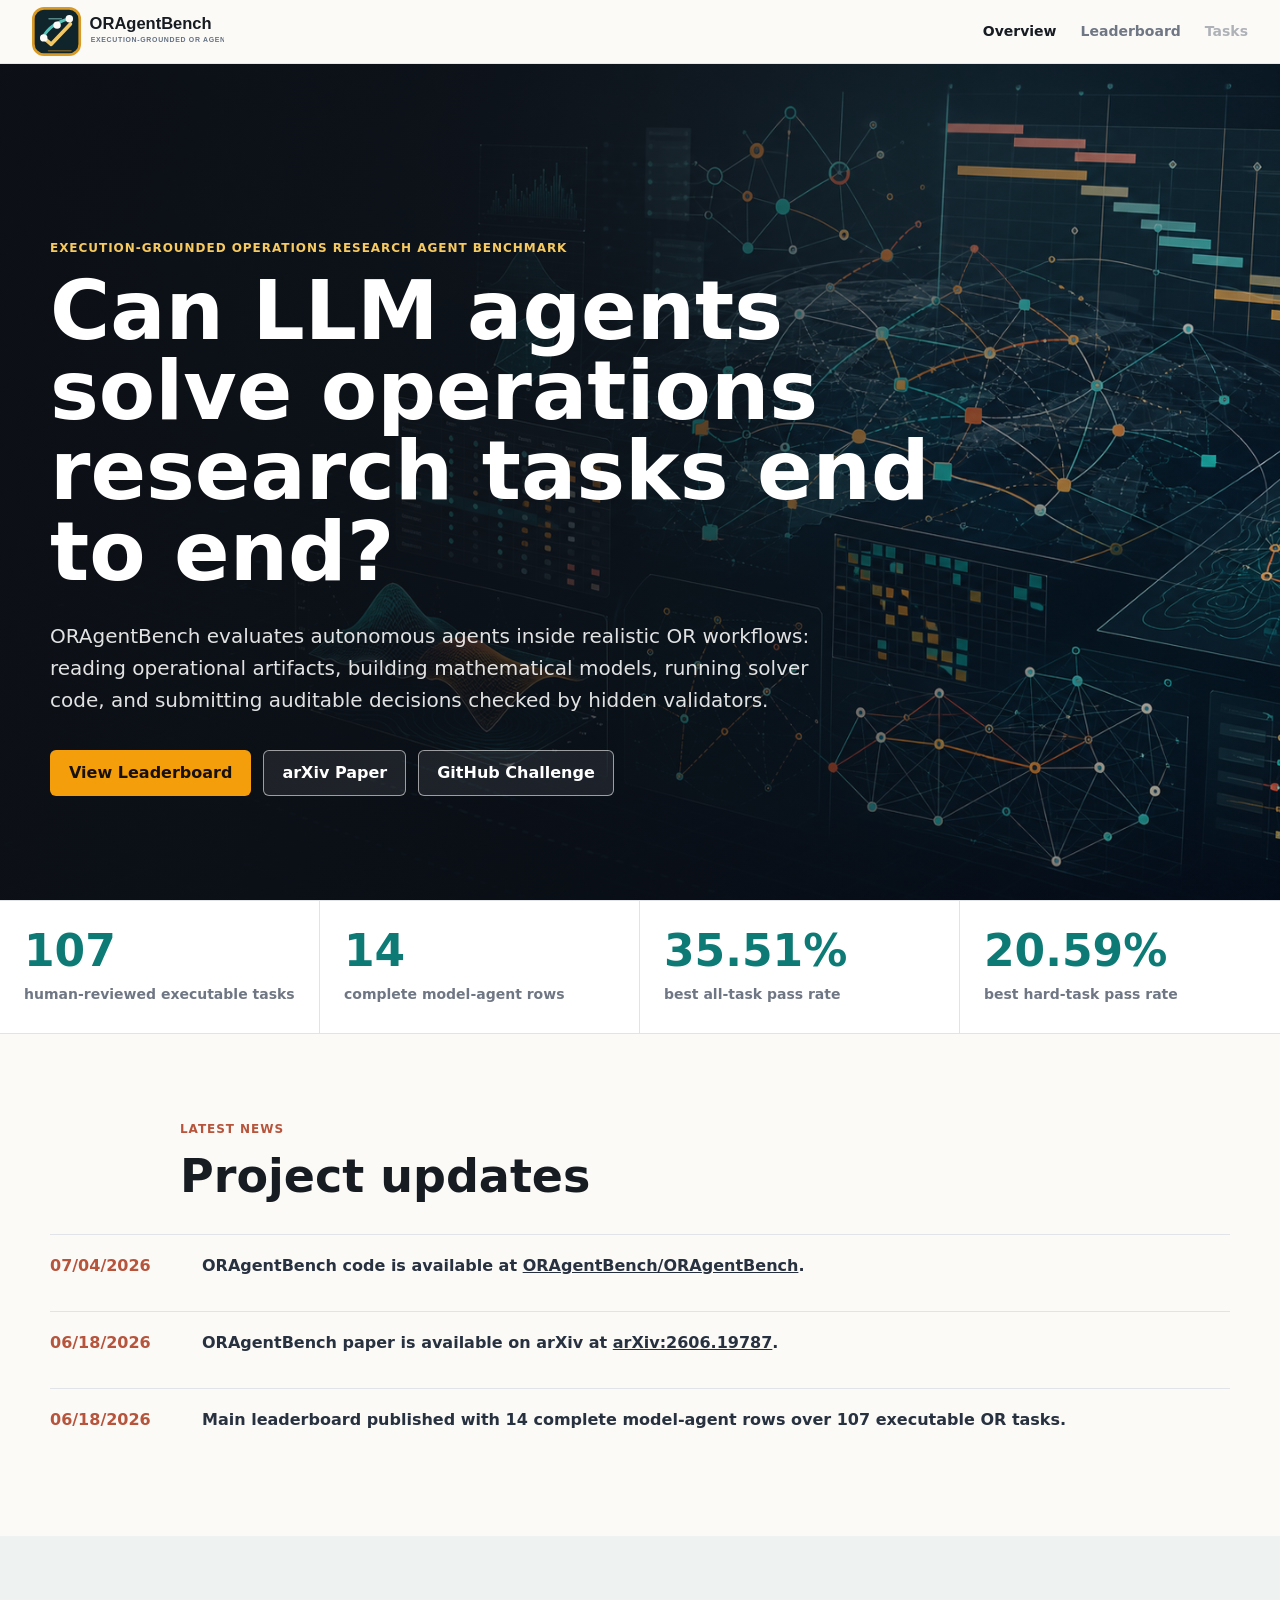
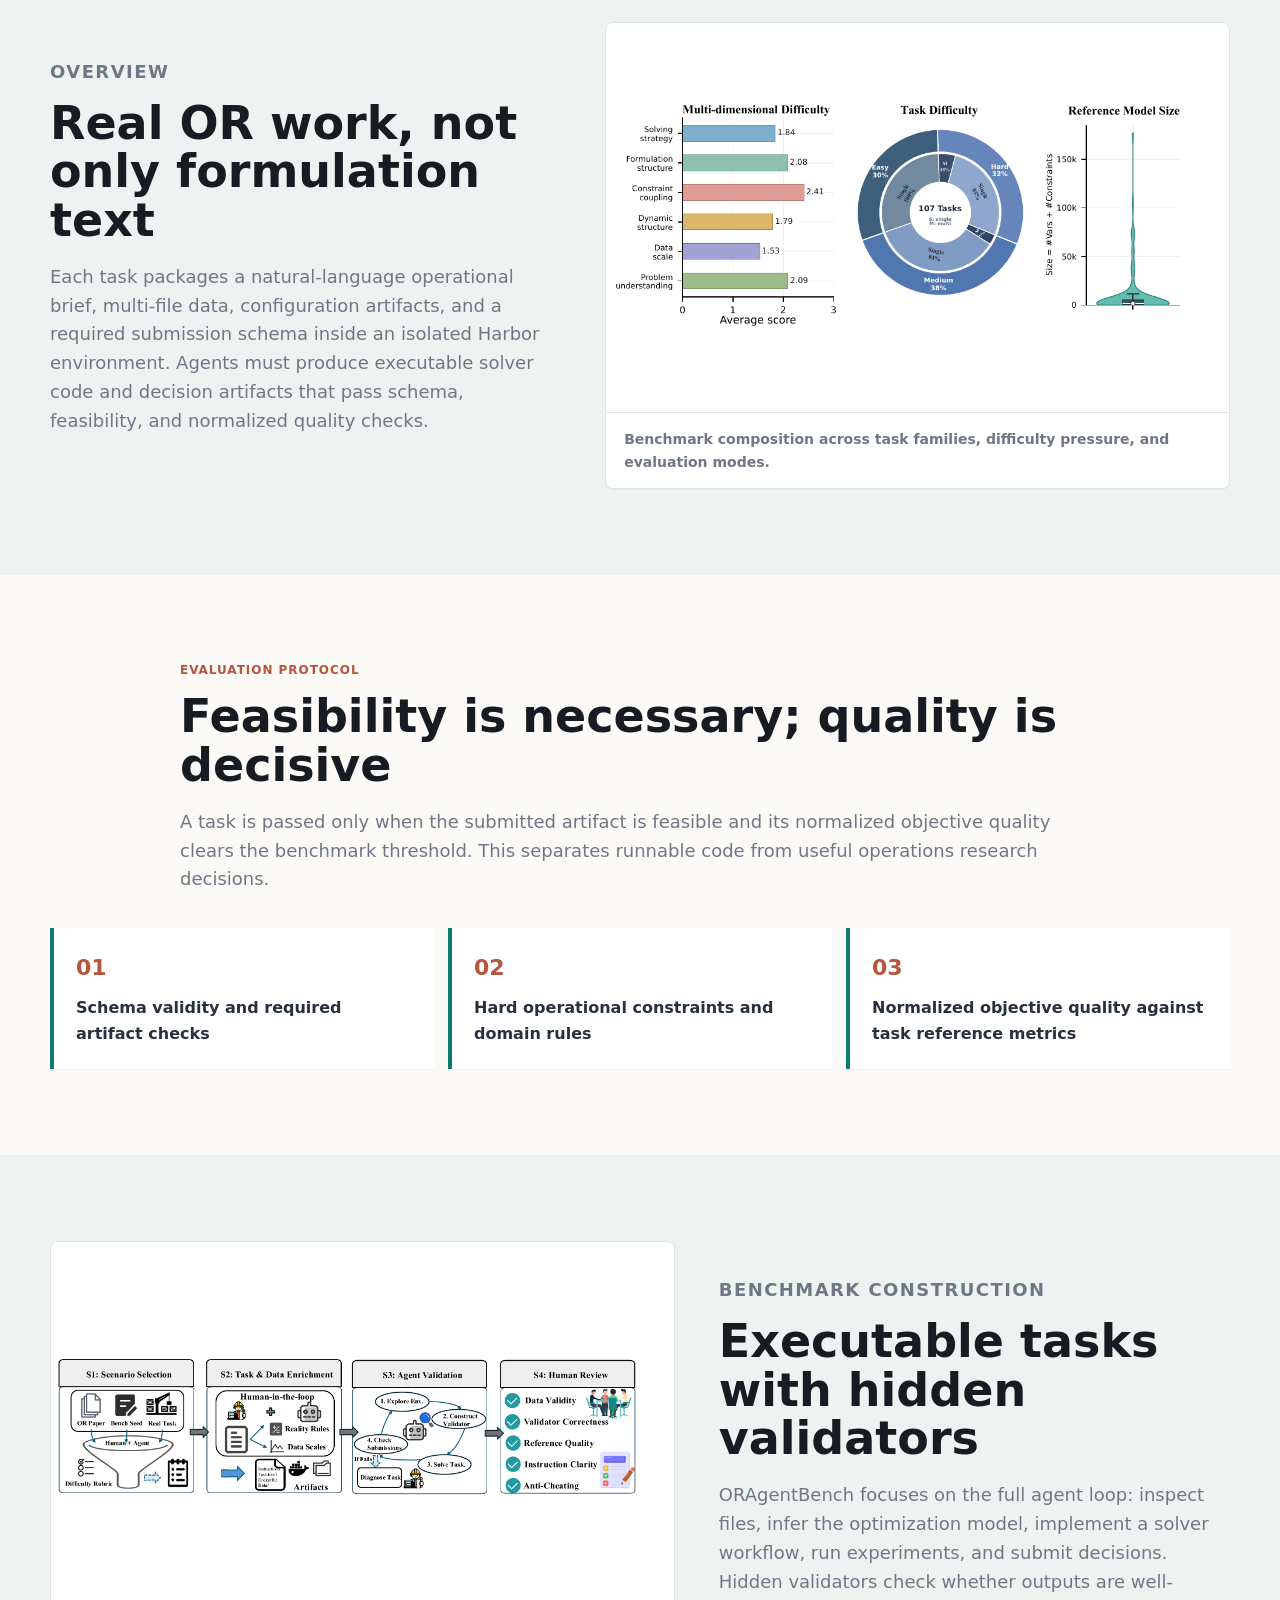
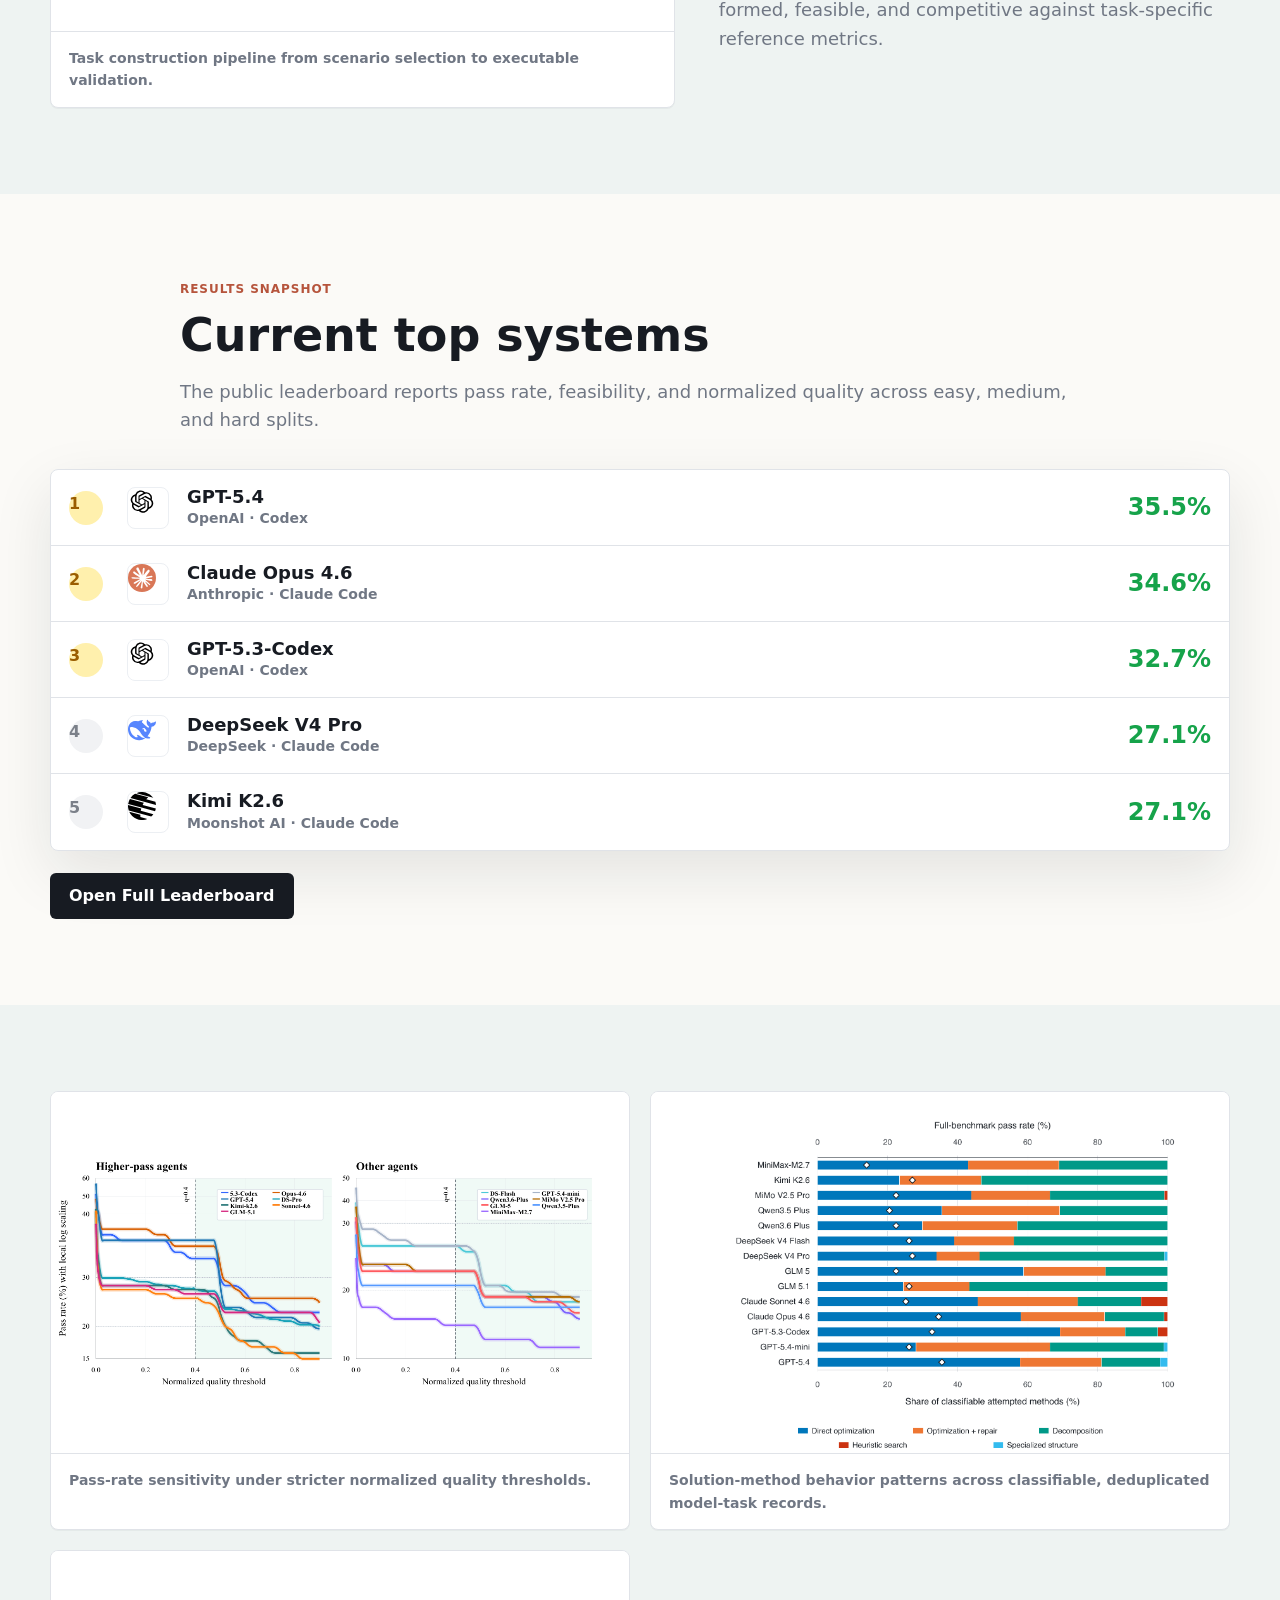
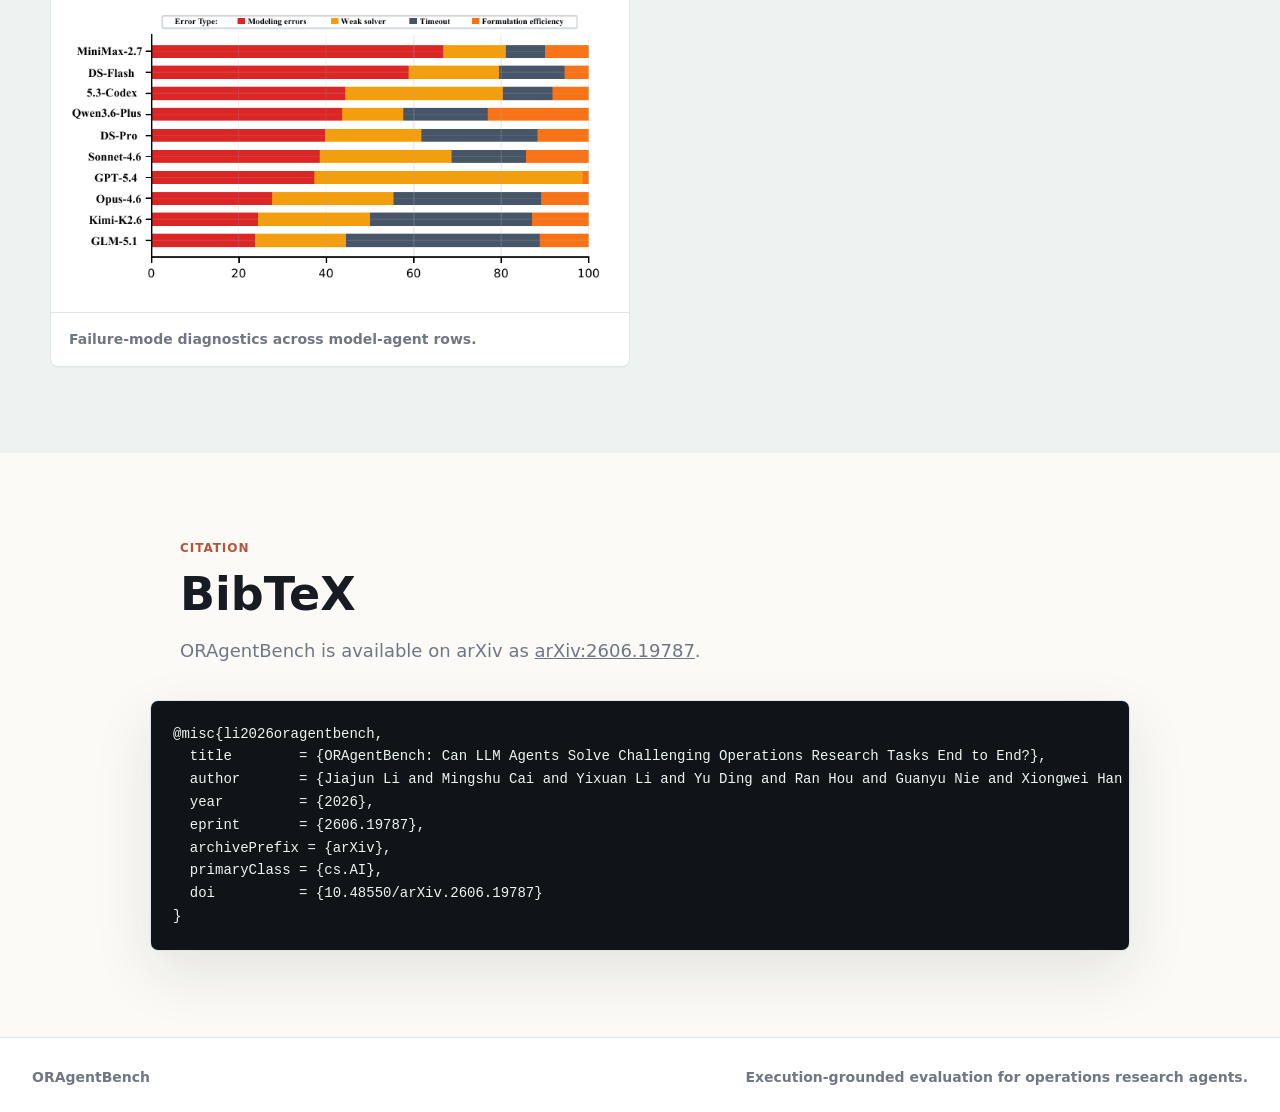
==== commit 4fe6d8c1: "1" ====
--- a/index.html
+++ b/index.html
@@ -8,13 +8,13 @@
       name="description"
       content="ORAgentBench is an execution-grounded benchmark for evaluating autonomous agents on challenging end-to-end operations research tasks."
     >
-    <meta name="oragentbench-site-version" content="2026-06-16-overview-leaderboard-v1">
-    <link rel="stylesheet" href="styles.css?v=2026-06-16-overview-leaderboard-v1">
+    <meta name="oragentbench-site-version" content="2026-07-04-arxiv-figures-v1">
+    <link rel="stylesheet" href="styles.css?v=2026-07-04-arxiv-figures-v1">
   </head>
   <body data-page="overview">
     <header class="site-header" aria-label="Primary navigation">
       <a class="brand" href="index.html" aria-label="ORAgentBench home">
-        <img src="assets/brand/oragentbench-logo.svg?v=2026-06-16-overview-leaderboard-v1" alt="ORAgentBench">
+        <img src="assets/brand/oragentbench-logo.svg?v=2026-07-04-arxiv-figures-v1" alt="ORAgentBench">
       </a>
       <nav class="nav-links">
         <a class="active" href="index.html">Overview</a>
@@ -35,7 +35,7 @@
           </p>
           <div class="hero-actions" aria-label="Project links">
             <a class="button primary" href="leaderboard.html">View Leaderboard</a>
-            <a class="button secondary is-disabled" href="#" aria-disabled="true">arXiv Coming Soon</a>
+            <a class="button secondary" href="https://arxiv.org/abs/2606.19787" rel="noreferrer">arXiv Paper</a>
             <a class="button secondary" href="https://github.com/ORAgentBench/ORAgentBench" rel="noreferrer">GitHub Challenge</a>
           </div>
         </div>
@@ -67,16 +67,16 @@
         </div>
         <div class="news-list">
           <article>
-            <time datetime="2026-06-16">06/16/2026</time>
-            <p>ORAgentBench project page refreshed with an overview page and a dedicated leaderboard.</p>
+            <time datetime="2026-07-04">07/04/2026</time>
+            <p>ORAgentBench code is available at <a href="https://github.com/ORAgentBench/ORAgentBench" rel="noreferrer">ORAgentBench/ORAgentBench</a>.</p>
           </article>
           <article>
-            <time datetime="2026-06-09">06/09/2026</time>
-            <p>Main leaderboard published with 14 complete model-agent rows over 107 executable OR tasks.</p>
+            <time datetime="2026-06-18">06/18/2026</time>
+            <p>ORAgentBench paper is available on arXiv at <a href="https://arxiv.org/abs/2606.19787" rel="noreferrer">arXiv:2606.19787</a>.</p>
           </article>
           <article>
-            <time datetime="2026-06-09">06/09/2026</time>
-            <p>Benchmark figures released for task composition, construction, pass-threshold curves, and failure modes.</p>
+            <time datetime="2026-06-18">06/18/2026</time>
+            <p>Main leaderboard published with 14 complete model-agent rows over 107 executable OR tasks.</p>
           </article>
         </div>
       </section>
@@ -169,6 +169,10 @@
             <figcaption>Pass-rate sensitivity under stricter normalized quality thresholds.</figcaption>
           </figure>
           <figure>
+            <img src="assets/figures/solution-methods.png" alt="Solution-method behavior patterns across model-task trajectories">
+            <figcaption>Solution-method behavior patterns across classifiable, deduplicated model-task records.</figcaption>
+          </figure>
+          <figure>
             <img src="assets/figures/failure-distribution.png" alt="Failure-mode distribution across non-passing trajectories">
             <figcaption>Failure-mode diagnostics across model-agent rows.</figcaption>
           </figure>
@@ -179,13 +183,16 @@
         <div class="section-heading compact">
           <p class="eyebrow">Citation</p>
           <h2>BibTeX</h2>
-          <p>Formal arXiv metadata will replace this placeholder after release.</p>
-        </div>
-        <pre class="citation-block"><code>@misc{oragentbench2026,
+          <p>ORAgentBench is available on arXiv as <a href="https://arxiv.org/abs/2606.19787" rel="noreferrer">arXiv:2606.19787</a>.</p>
+        </div>
+        <pre class="citation-block"><code>@misc{li2026oragentbench,
   title        = {ORAgentBench: Can LLM Agents Solve Challenging Operations Research Tasks End to End?},
-  author       = {Jiajun Li},
+  author       = {Jiajun Li and Mingshu Cai and Yixuan Li and Yu Ding and Ran Hou and Guanyu Nie and Xiongwei Han and Wanyuan Wang},
   year         = {2026},
-  note         = {arXiv coming soon}
+  eprint       = {2606.19787},
+  archivePrefix = {arXiv},
+  primaryClass = {cs.AI},
+  doi          = {10.48550/arXiv.2606.19787}
 }</code></pre>
       </section>
     </main>
@@ -195,6 +202,6 @@
       <span>Execution-grounded evaluation for operations research agents.</span>
     </footer>
 
-    <script src="script.js?v=2026-06-16-overview-leaderboard-v1"></script>
+    <script src="script.js?v=2026-07-04-arxiv-figures-v1"></script>
   </body>
 </html>
--- a/styles.css
+++ b/styles.css
@@ -98,7 +98,7 @@
   overflow: hidden;
   background:
     linear-gradient(90deg, rgba(13, 17, 23, 0.92), rgba(13, 17, 23, 0.70), rgba(13, 17, 23, 0.22)),
-    url("assets/brand/hero-background.png?v=2026-06-16-overview-leaderboard-v1") center / cover no-repeat;
+    url("assets/brand/hero-background.png?v=2026-07-04-arxiv-figures-v1") center / cover no-repeat;
 }
 
 .hero-content {
@@ -631,11 +631,23 @@
   width: 42px;
   height: 42px;
   border-radius: 8px;
-  background: var(--avatar-bg, var(--ink));
-  color: var(--avatar-fg, var(--white));
+  border: 1px solid #eceff3;
+  background: var(--white);
+  color: var(--ink);
   font-size: 13px;
   font-weight: 950;
   letter-spacing: 0;
+}
+
+.model-avatar img {
+  width: 28px;
+  height: 28px;
+  object-fit: contain;
+}
+
+.model-avatar.logo-qwen img {
+  width: 36px;
+  height: 18px;
 }
 
 .score-bar-cell {
